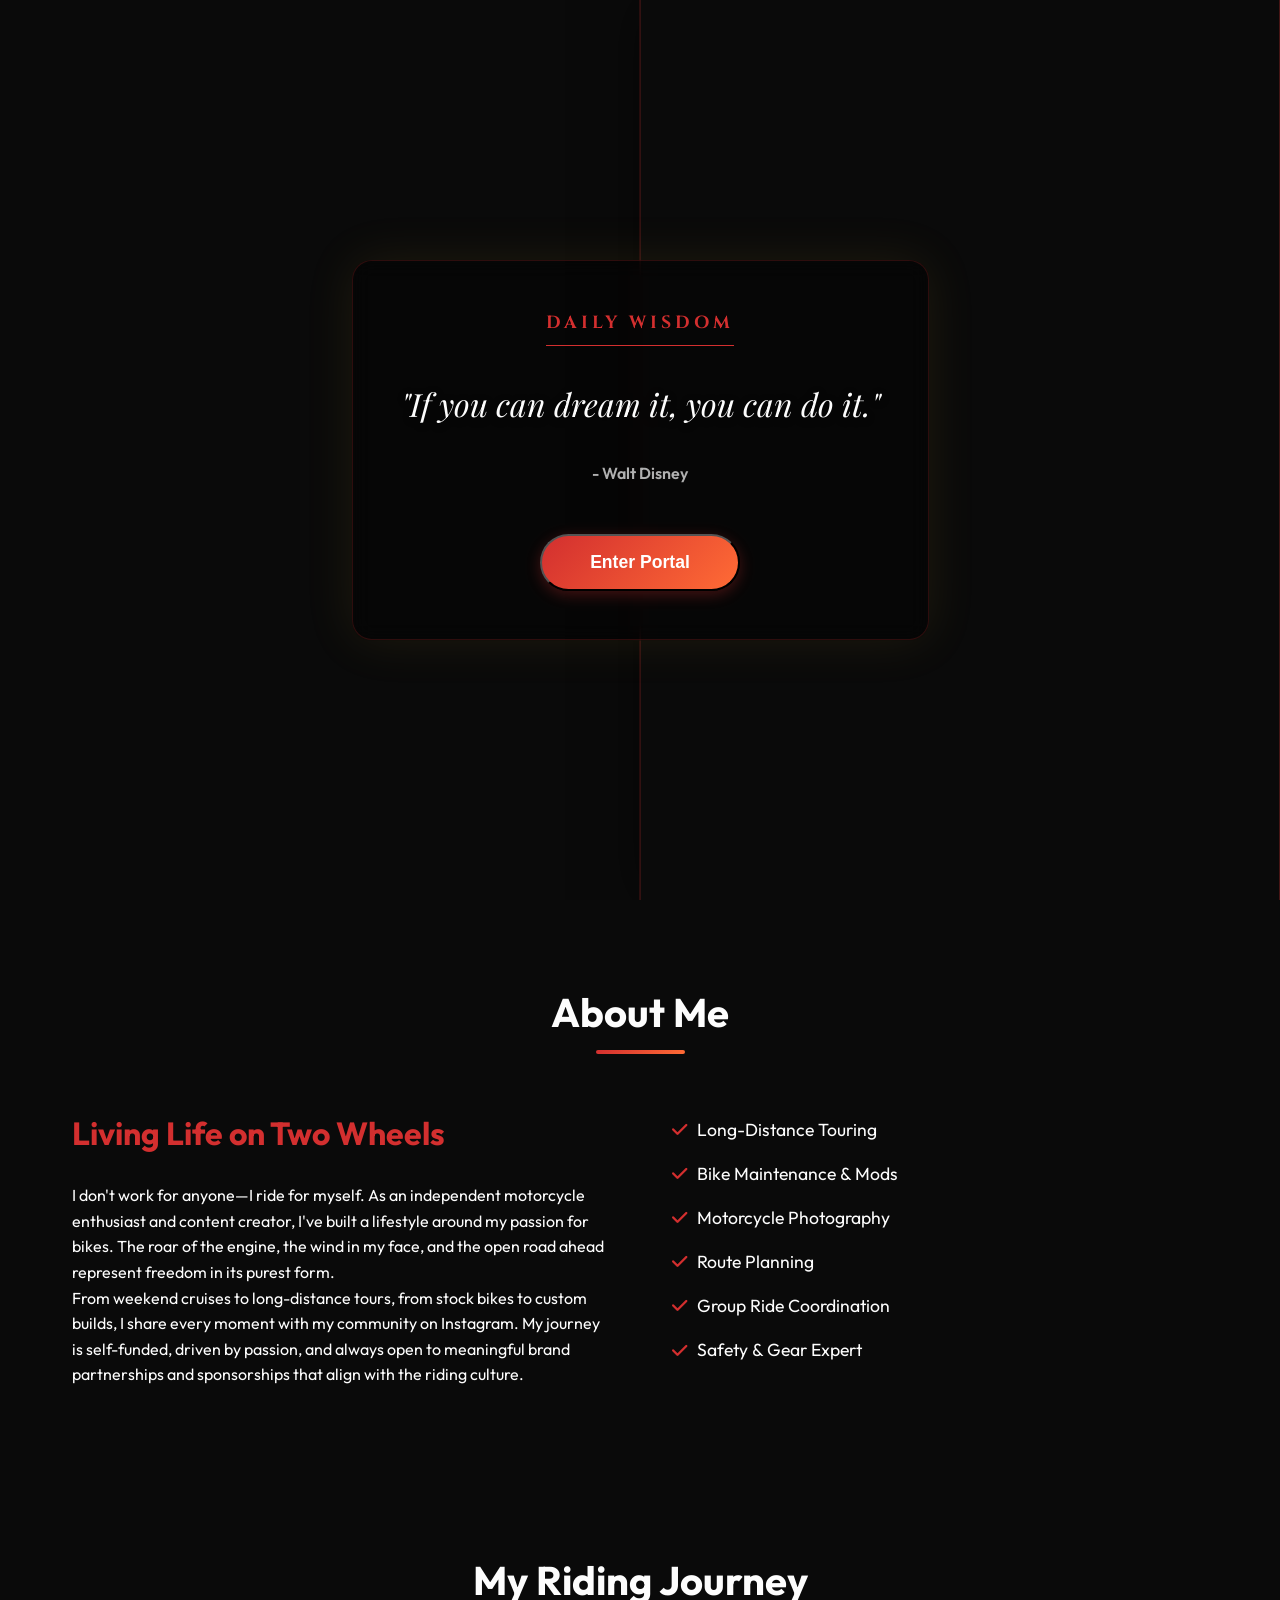
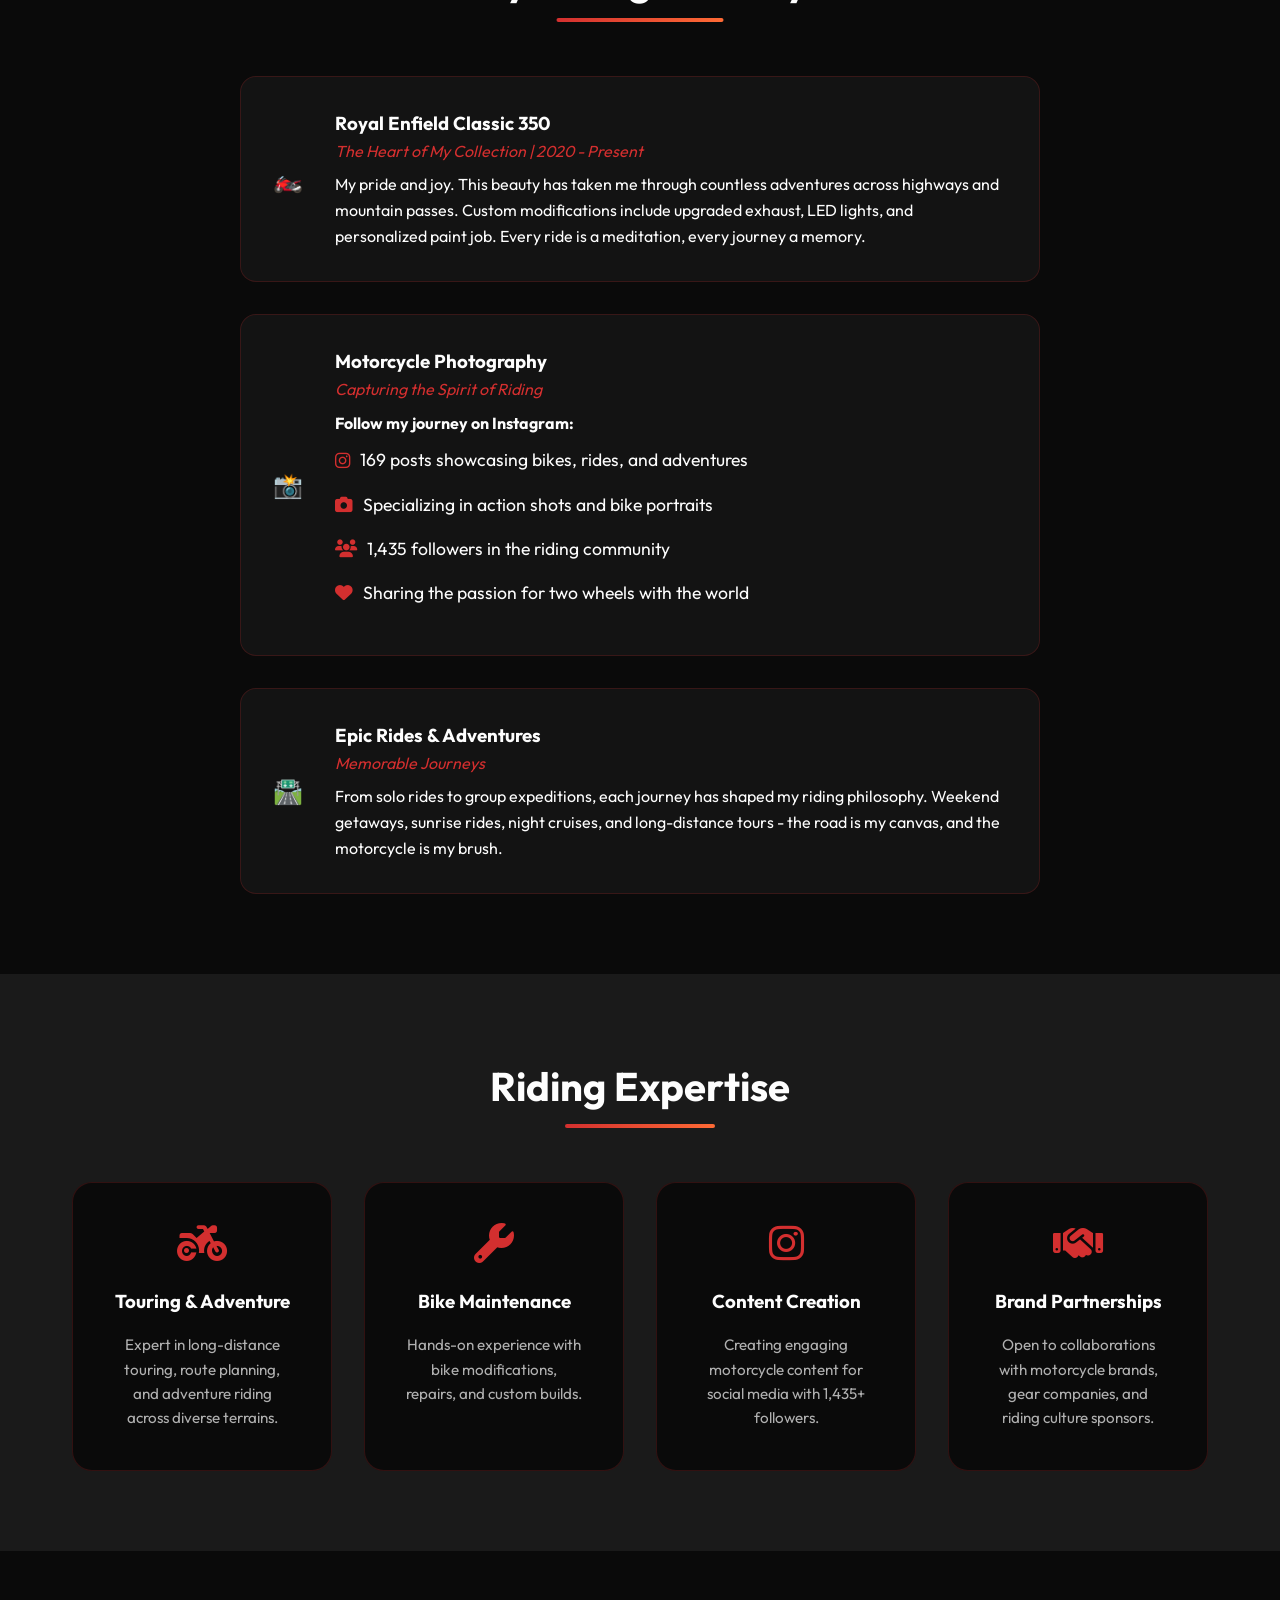
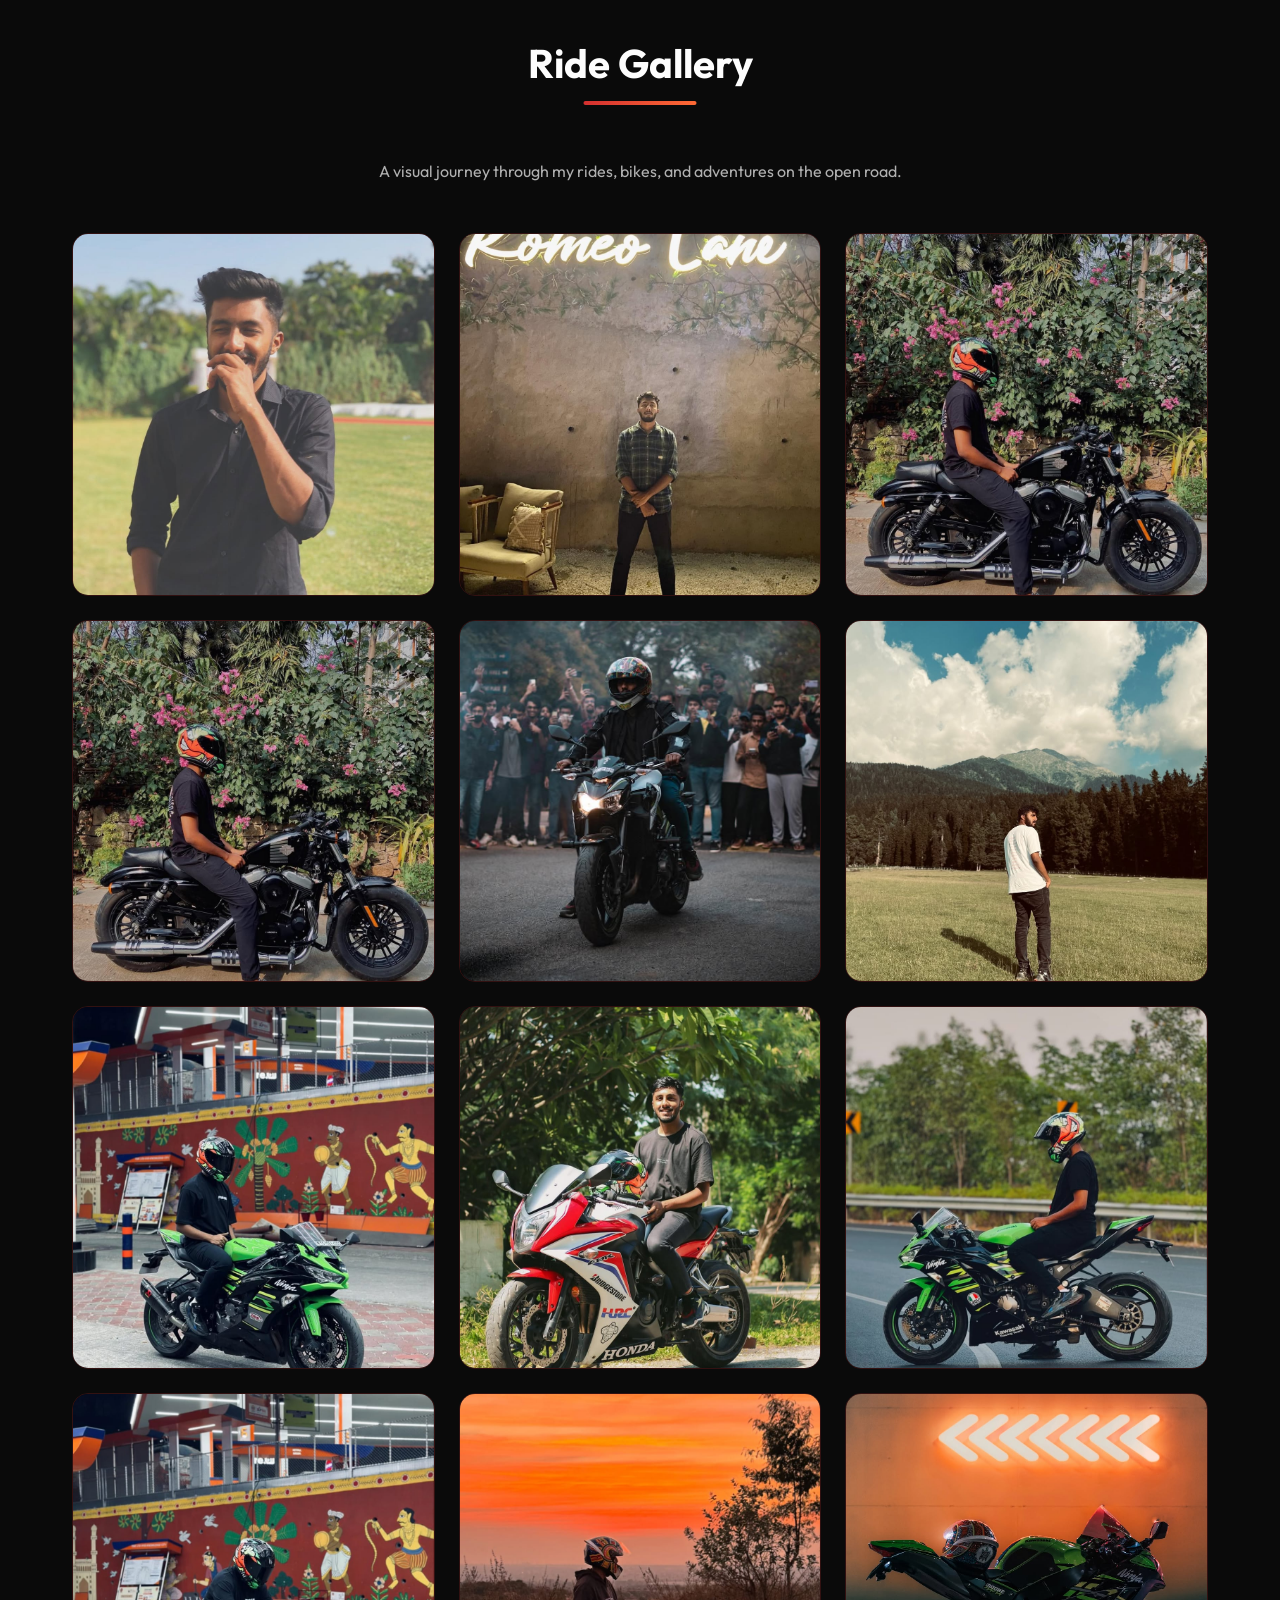
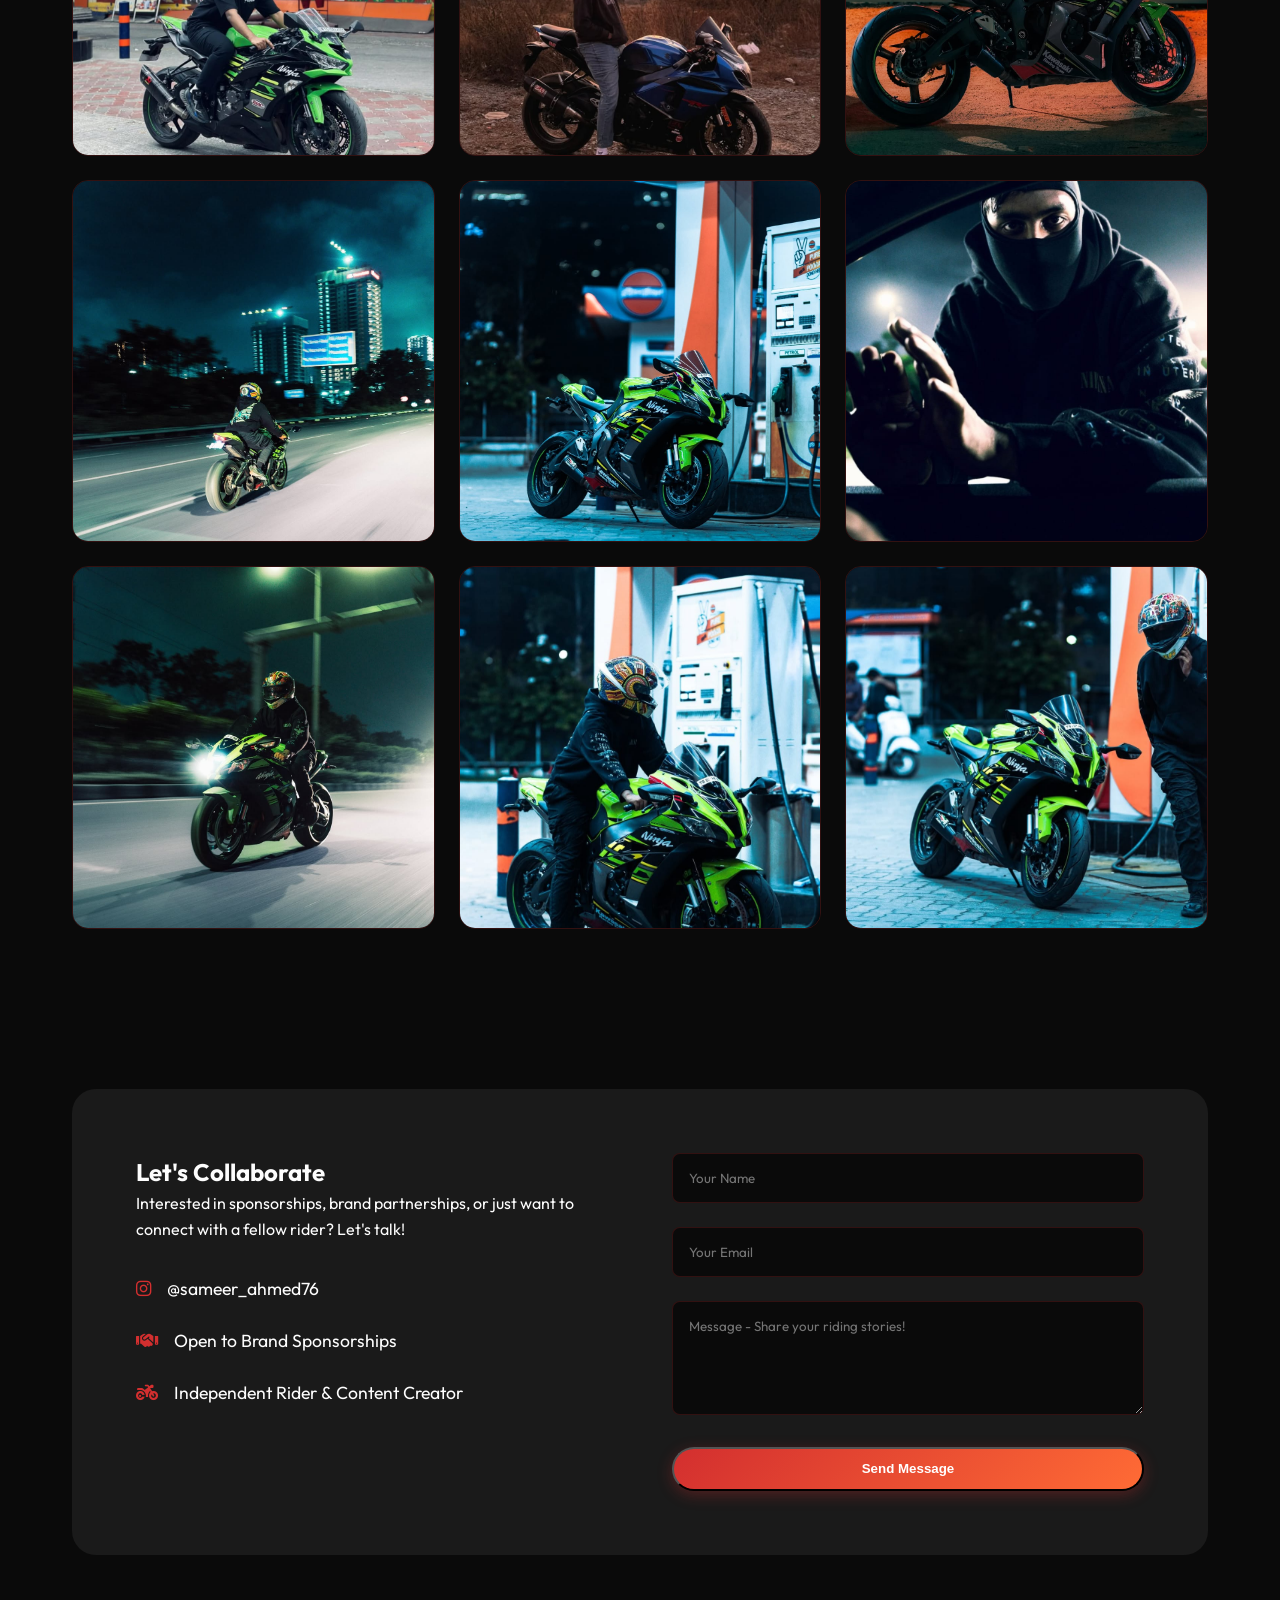
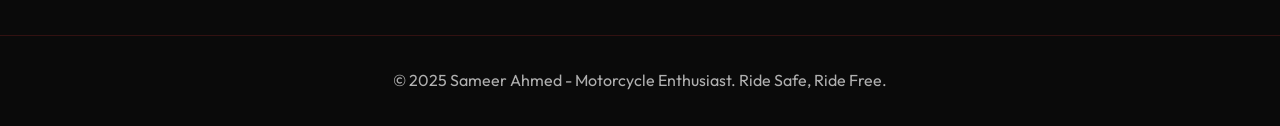
==== index.html @ d1349ab8 "Add bike photo gallery and emphasize independent rider with sponsorship opportunities" ====
<!DOCTYPE html>
<html lang="en">

<head>
    <meta charset="UTF-8">
    <meta name="viewport" content="width=device-width, initial-scale=1.0">
    <meta name="description" content="Sameer Ahmed - Motorcycle Enthusiast | Royal Enfield Lover | Road Warrior">
    <title>Sameer Ahmed | Motorcycle Enthusiast Portfolio</title>
    <link rel="stylesheet" href="style.css">
    <link rel="stylesheet" href="portal.css">
    <link rel="preconnect" href="https://fonts.googleapis.com">
    <link rel="preconnect" href="https://fonts.gstatic.com" crossorigin>
    <link
        href="https://fonts.googleapis.com/css2?family=Outfit:wght@300;400;500;600;700&family=Playfair+Display:ital,wght@0,400;0,700;1,400&family=Cinzel:wght@400;700&display=swap"
        rel="stylesheet">
    <link rel="stylesheet" href="https://cdnjs.cloudflare.com/ajax/libs/font-awesome/6.4.0/css/all.min.css">
</head>

<body>
    <!-- Background Music -->
    <audio id="theme-audio" src="https://www.soundhelix.com/examples/mp3/SoundHelix-Song-3.mp3" preload="auto"></audio>
    <!-- Note: Swapped to a calmer/piano-style track. User can replace 'src' with any specific MP3 file. -->

    <!-- Portal Entry Overlay -->
    <div id="portal-overlay">
        <div class="portal-door left"></div>
        <div class="portal-door right"></div>
        <div class="quote-container">
            <div class="quote-header">Daily Wisdom</div>
            <blockquote id="daily-quote">"Loading inspiration..."</blockquote>
            <p id="quote-author" class="quote-author"></p>
            <button id="enter-btn" class="btn-primary">Enter Portal</button>
        </div>
    </div>
    <div class="portal-container">
        <!-- 3D Live Clock -->
        <div id="live-clock-container">
            <div class="clock-time">
                <span id="clock-hours">12</span>:<span id="clock-minutes">00</span>:<span id="clock-seconds">00</span>
                <span id="clock-ampm">AM</span>
            </div>
        </div>

        <nav class="navbar">
            <div class="logo">SAMEER AHMED</div>
            <ul class="nav-links">
                <li><a href="#home">Home</a></li>
                <li><a href="#about">About</a></li>
                <li><a href="#bikes">My Rides</a></li>
                <li><a href="#gallery">Gallery</a></li>
                <li><a href="#contact" class="btn-primary">Sponsor Me</a></li>
            </ul>
        </nav>

        <section id="home" class="hero-section">
            <div class="hero-content">
                <span class="badge">🏍️ Independent Rider & Content Creator</span>
                <h1>BORN TO RIDE</h1>
                <h2>Sameer Ahmed - Road Warrior</h2>
                <p>Living life on my own terms, one ride at a time. Independent motorcycle enthusiast sharing the
                    passion for bikes, freedom, and the open road. From Royal Enfield classics to modern beasts,
                    every journey is an adventure worth sharing. Open to brand collaborations and sponsorships.
                </p>
                <div class="cta-group">
                    <a href="#contact" class="btn-primary">Let's Ride Together</a>
                    <a href="#bikes" class="btn-secondary">My Rides</a>
                </div>
            </div>
            <div class="hero-visual">
                <div class="profile-container">
                    <div class="profile-glow"></div>
                    <img src="assets/bikes/bike-1.jpg" alt="SAMEER AHMED" class="profile-img">

                    <div class="glass-card stat-float stat-1">
                        <i class="fa-solid fa-motorcycle"></i>
                        <div>
                            <span class="stat-value">5+ Years</span>
                            <span class="stat-label">Riding</span>
                        </div>
                    </div>
                    <div class="glass-card stat-float stat-2">
                        <i class="fa-solid fa-road"></i>
                        <div>
                            <span class="stat-value">50K+</span>
                            <span class="stat-label">KMs</span>
                        </div>
                    </div>
                    <div class="glass-card stat-float stat-3">
                        <i class="fa-solid fa-heart"></i>
                        <div>
                            <span class="stat-value">∞</span>
                            <span class="stat-label">Passion</span>
                        </div>
                    </div>
                </div>
            </div>
        </section>

        <section id="about" class="section">
            <div class="container">
                <h2 class="section-title">About Me</h2>
                <div class="about-grid">
                    <div class="about-text">
                        <h3>Living Life on Two Wheels</h3>
                        <p>I don't work for anyone—I ride for myself. As an independent motorcycle enthusiast and
                            content creator, I've built a lifestyle around my passion for bikes. The roar of the engine,
                            the wind in my face, and the open road ahead represent freedom in its purest form.</p>
                        <p>From weekend cruises to long-distance tours, from stock bikes to custom builds, I share
                            every moment with my community on Instagram. My journey is self-funded, driven by passion,
                            and always open to meaningful brand partnerships and sponsorships that align with the
                            riding culture.</p>
                    </div>
                    <div class="about-highlight">
                        <ul class="custom-list">
                            <li><i class="fa-solid fa-check"></i> Long-Distance Touring</li>
                            <li><i class="fa-solid fa-check"></i> Bike Maintenance & Mods</li>
                            <li><i class="fa-solid fa-check"></i> Motorcycle Photography</li>
                            <li><i class="fa-solid fa-check"></i> Route Planning</li>
                            <li><i class="fa-solid fa-check"></i> Group Ride Coordination</li>
                            <li><i class="fa-solid fa-check"></i> Safety & Gear Expert</li>
                        </ul>
                    </div>
                </div>
            </div>
        </section>

        <section id="bikes" class="section">
            <div class="container">
                <h2 class="section-title">My Riding Journey</h2>
                <div class="services-list">
                    <div class="service-item">
                        <span class="service-number text-accent">🏍️</span>
                        <div class="service-content">
                            <h3>Royal Enfield Classic 350</h3>
                            <p class="role-title">The Heart of My Collection | 2020 - Present</p>
                            <p>My pride and joy. This beauty has taken me through countless adventures across highways
                                and mountain passes. Custom modifications include upgraded exhaust, LED lights, and
                                personalized paint job. Every ride is a meditation, every journey a memory.</p>
                        </div>
                    </div>
                    <div class="service-item">
                        <span class="service-number text-accent">📸</span>
                        <div class="service-content">
                            <h3>Motorcycle Photography</h3>
                            <p class="role-title">Capturing the Spirit of Riding</p>
                            <p><strong>Follow my journey on Instagram:</strong></p>
                            <ul class="custom-list" style="margin-top: 10px;">
                                <li><i class="fa-brands fa-instagram"></i> 169 posts showcasing bikes, rides, and
                                    adventures</li>
                                <li><i class="fa-solid fa-camera"></i> Specializing in action shots and bike portraits
                                </li>
                                <li><i class="fa-solid fa-users"></i> 1,435 followers in the riding community</li>
                                <li><i class="fa-solid fa-heart"></i> Sharing the passion for two wheels with the world
                                </li>
                            </ul>
                        </div>
                    </div>
                    <div class="service-item">
                        <span class="service-number text-accent">🛣️</span>
                        <div class="service-content">
                            <h3>Epic Rides & Adventures</h3>
                            <p class="role-title">Memorable Journeys</p>
                            <p>From solo rides to group expeditions, each journey has shaped my riding philosophy.
                                Weekend getaways, sunrise rides, night cruises, and long-distance tours - the road
                                is my canvas, and the motorcycle is my brush.</p>
                        </div>
                    </div>
                </div>
            </div>
        </section>

        <section id="expertise" class="section alt-bg">
            <div class="container">
                <h2 class="section-title">Riding Expertise</h2>
                <div class="skills-grid">
                    <div class="skill-card">
                        <i class="fa-solid fa-motorcycle"></i>
                        <h3>Touring & Adventure</h3>
                        <p>Expert in long-distance touring, route planning, and adventure riding across diverse
                            terrains.</p>
                    </div>
                    <div class="skill-card">
                        <i class="fa-solid fa-wrench"></i>
                        <h3>Bike Maintenance</h3>
                        <p>Hands-on experience with bike modifications, repairs, and custom builds.</p>
                    </div>
                    <div class="skill-card">
                        <i class="fa-brands fa-instagram"></i>
                        <h3>Content Creation</h3>
                        <p>Creating engaging motorcycle content for social media with 1,435+ followers.</p>
                    </div>
                    <div class="skill-card">
                        <i class="fa-solid fa-handshake"></i>
                        <h3>Brand Partnerships</h3>
                        <p>Open to collaborations with motorcycle brands, gear companies, and riding culture sponsors.
                        </p>
                    </div>
                </div>
            </div>
        </section>

        <section id="gallery" class="section">
            <div class="container">
                <h2 class="section-title">Ride Gallery</h2>
                <p style="text-align: center; color: var(--text-secondary); margin-bottom: 3rem;">
                    A visual journey through my rides, bikes, and adventures on the open road.
                </p>
                <div class="gallery-grid">
                    <div class="gallery-item">
                        <img src="assets/bikes/bike-1.jpg" alt="Bike Photo 1">
                    </div>
                    <div class="gallery-item">
                        <img src="assets/bikes/bike-2.jpg" alt="Bike Photo 2">
                    </div>
                    <div class="gallery-item">
                        <img src="assets/bikes/bike-3.jpg" alt="Bike Photo 3">
                    </div>
                    <div class="gallery-item">
                        <img src="assets/bikes/bike-4.jpg" alt="Bike Photo 4">
                    </div>
                    <div class="gallery-item">
                        <img src="assets/bikes/bike-5.jpg" alt="Bike Photo 5">
                    </div>
                    <div class="gallery-item">
                        <img src="assets/bikes/bike-6.jpg" alt="Bike Photo 6">
                    </div>
                    <div class="gallery-item">
                        <img src="assets/bikes/bike-7.jpg" alt="Bike Photo 7">
                    </div>
                    <div class="gallery-item">
                        <img src="assets/bikes/bike-8.jpg" alt="Bike Photo 8">
                    </div>
                    <div class="gallery-item">
                        <img src="assets/bikes/bike-9.jpg" alt="Bike Photo 9">
                    </div>
                    <div class="gallery-item">
                        <img src="assets/bikes/bike-10.jpg" alt="Bike Photo 10">
                    </div>
                    <div class="gallery-item">
                        <img src="assets/bikes/bike-11.jpg" alt="Bike Photo 11">
                    </div>
                    <div class="gallery-item">
                        <img src="assets/bikes/bike-12.jpg" alt="Bike Photo 12">
                    </div>
                    <div class="gallery-item">
                        <img src="assets/bikes/bike-13.jpg" alt="Bike Photo 13">
                    </div>
                    <div class="gallery-item">
                        <img src="assets/bikes/bike-14.jpg" alt="Bike Photo 14">
                    </div>
                    <div class="gallery-item">
                        <img src="assets/bikes/bike-15.jpg" alt="Bike Photo 15">
                    </div>
                    <div class="gallery-item">
                        <img src="assets/bikes/bike-16.jpg" alt="Bike Photo 16">
                    </div>
                    <div class="gallery-item">
                        <img src="assets/bikes/bike-17.jpg" alt="Bike Photo 17">
                    </div>
                    <div class="gallery-item">
                        <img src="assets/bikes/bike-18.jpg" alt="Bike Photo 18">
                    </div>
                </div>
            </div>
        </section>

        <section id="contact" class="section contact-section">
            <div class="container">
                <div class="contact-wrapper">
                    <div class="contact-info">
                        <h2>Let's Collaborate</h2>
                        <p>Interested in sponsorships, brand partnerships, or just want to connect with a fellow rider?
                            Let's talk!</p>
                        <ul class="contact-details">
                            <li><i class="fa-brands fa-instagram"></i> <a
                                    href="https://www.instagram.com/sameer_ahmed76/" target="_blank">@sameer_ahmed76</a>
                            </li>
                            <li><i class="fa-solid fa-handshake"></i> Open to Brand Sponsorships</li>
                            <li><i class="fa-solid fa-motorcycle"></i> Independent Rider & Content Creator</li>
                        </ul>
                    </div>
                    <form class="contact-form">
                        <div class="form-group">
                            <input type="text" placeholder="Your Name" required>
                        </div>
                        <div class="form-group">
                            <input type="email" placeholder="Your Email" required>
                        </div>
                        <div class="form-group">
                            <textarea placeholder="Message - Share your riding stories!" rows="5" required></textarea>
                        </div>
                        <button type="submit" class="btn-primary full-width">Send Message</button>
                    </form>
                </div>
            </div>
        </section>

        <footer>
            <div class="container">
                <p>&copy; 2025 Sameer Ahmed - Motorcycle Enthusiast. Ride Safe, Ride Free.</p>
                <!-- Version: 2.2-Final-Fix -->
            </div>
        </footer>
    </div>
    <script src="script.js"></script>
</body>

</html>
---- style.css ----
:root {
    --bg-primary: #0a0a0a;
    --bg-secondary: #1a1a1a;
    --text-primary: #FDFDFD;
    --text-secondary: #b0b0b0;
    --accent: #d32f2f;
    --accent-secondary: #ff6b35;
    --accent-glow: rgba(211, 47, 47, 0.3);
    --glass-bg: rgba(20, 20, 20, 0.9);
    --glass-border: rgba(211, 47, 47, 0.2);
    --gradient-primary: linear-gradient(135deg, #d32f2f 0%, #ff6b35 100%);
    --chrome-silver: #c0c0c0;
}

* {
    margin: 0;
    padding: 0;
    box-sizing: border-box;
}

body {
    font-family: 'Outfit', sans-serif;
    background-color: var(--bg-primary);
    color: var(--text-primary);
    line-height: 1.6;
    overflow-x: hidden;
}

a {
    text-decoration: none;
    color: inherit;
    transition: all 0.3s ease;
}

ul {
    list-style: none;
}

.container {
    max-width: 1200px;
    margin: 0 auto;
    padding: 0 2rem;
}

/* Navbar */
.navbar {
    display: flex;
    justify-content: space-between;
    align-items: center;
    padding: 1.5rem 3rem;
    position: fixed;
    width: 100%;
    top: 0;
    z-index: 1000;
    background: rgba(15, 23, 42, 0.8);
    backdrop-filter: blur(10px);
    border-bottom: 1px solid var(--glass-border);
}

.logo {
    font-size: 1.5rem;
    font-weight: 700;
    background: var(--gradient-primary);
    background-clip: text;
    -webkit-background-clip: text;
    -webkit-text-fill-color: transparent;
}

.nav-links {
    display: flex;
    gap: 2rem;
    align-items: center;
}

.nav-links a {
    font-weight: 500;
    color: var(--text-secondary);
}

.nav-links a:hover {
    color: var(--accent);
}

/* Buttons */
.btn-primary {
    background: var(--gradient-primary);
    color: white !important;
    padding: 0.8rem 1.5rem;
    border-radius: 50px;
    font-weight: 600;
    box-shadow: 0 4px 15px var(--accent-glow);
}

.btn-primary:hover {
    transform: translateY(-2px);
    box-shadow: 0 6px 20px var(--accent-glow);
}

.btn-secondary {
    background: transparent;
    border: 2px solid var(--accent);
    color: var(--accent) !important;
    padding: 0.8rem 1.5rem;
    border-radius: 50px;
    font-weight: 600;
}

.btn-secondary:hover {
    background: rgba(56, 189, 248, 0.1);
}

/* Sections */
section {
    padding: 5rem 0;
}

.section-title {
    font-size: 2.5rem;
    text-align: center;
    margin-bottom: 4rem;
    position: relative;
    display: inline-block;
    left: 50%;
    transform: translateX(-50%);
}

.section-title::after {
    content: '';
    position: absolute;
    bottom: -10px;
    left: 25%;
    width: 50%;
    height: 4px;
    background: var(--gradient-primary);
    border-radius: 2px;
}

/* Hero Section */
.hero-section {
    min-height: 100vh;
    display: flex;
    align-items: center;
    justify-content: space-between;
    padding: 0 5%;
    background: radial-gradient(circle at top right, rgba(56, 189, 248, 0.1), transparent);
}

.hero-content {
    max-width: 600px;
}

.badge {
    background: rgba(59, 130, 246, 0.1);
    color: var(--accent);
    padding: 0.5rem 1rem;
    border-radius: 20px;
    font-size: 0.9rem;
    font-weight: 600;
    border: 1px solid rgba(56, 189, 248, 0.2);
    display: inline-block;
    margin-bottom: 1.5rem;
}

.hero-content h1 {
    font-size: 4rem;
    line-height: 1.1;
    margin-bottom: 1rem;
    background: linear-gradient(to right, #fff, #94a3b8);
    background-clip: text;
    -webkit-background-clip: text;
    -webkit-text-fill-color: transparent;
}

.hero-content h2 {
    font-size: 1.5rem;
    color: var(--text-secondary);
    margin-bottom: 2rem;
    font-weight: 400;
}

.hero-content p {
    color: var(--text-secondary);
    margin-bottom: 2.5rem;
    font-size: 1.1rem;
}

.cta-group {
    display: flex;
    gap: 1rem;
}

.hero-visual {
    position: relative;
}

/* 3D Tilt Hover Effects */
.glass-card,
.skill-card,
.service-item,
.highlight-box {
    transition: all 0.4s cubic-bezier(0.175, 0.885, 0.32, 1.275);
    backface-visibility: hidden;
}

.glass-card:hover,
.skill-card:hover,
.service-item:hover,
.highlight-box:hover {
    transform: translateY(-10px) perspective(1000px) rotateX(4deg) scale(1.02);
    box-shadow: 0 20px 40px rgba(212, 175, 55, 0.15);
    /* Gold Glow */
    border: 1px solid var(--accent);
    z-index: 10;
}

/* 3D Live Clock Styles */
#live-clock-container {
    position: fixed;
    top: 50%;
    left: 20px;
    transform: translateY(-50%);
    z-index: 100;
    writing-mode: vertical-rl;
    /* Vertical orientation for stylish look */
    text-orientation: mixed;
    padding: 15px 10px;
    background: rgba(20, 20, 20, 0.4);
    backdrop-filter: blur(8px);
    border: 1px solid var(--glass-border);
    border-radius: 50px;
    box-shadow: 0 10px 30px rgba(0, 0, 0, 0.3);
    transition: all 0.3s ease;
}

#live-clock-container:hover {
    transform: translateY(-50%) scale(1.05) perspective(1000px) rotateY(10deg);
    border-color: var(--accent);
    box-shadow: 0 0 20px var(--accent-glow);
}

.clock-time {
    font-family: 'Cinzel', serif;
    /* Matching the Quote font */
    font-size: 1.2rem;
    font-weight: 700;
    color: var(--accent);
    text-shadow: 2px 2px 4px rgba(0, 0, 0, 0.8), 0 0 10px var(--accent-glow);
    letter-spacing: 2px;
    text-align: center;
    white-space: nowrap;
}

/* Make it horizontal on mobile */
@media (max-width: 768px) {
    #live-clock-container {
        top: auto;
        bottom: 20px;
        left: 50%;
        transform: translateX(-50%);
        writing-mode: horizontal-tb;
        border-radius: 30px;
        padding: 5px 20px;
    }

    #live-clock-container:hover {
        transform: translateX(-50%) scale(1.05);
    }
}

/* Specific tilt for Floating Stats to prevent them from moving too much */
.stat-float:hover {
    transform: translateY(-5px) scale(1.1);
    animation-play-state: paused;
    /* Stop floating when hovered to focus */
}

.profile-container {
    position: relative;
    width: 400px;
    height: 500px;
    display: flex;
    justify-content: center;
    align-items: center;
}

.profile-img {
    width: 320px;
    height: 420px;
    object-fit: cover;
    border-radius: 20px;
    position: relative;
    z-index: 2;
    border: 2px solid var(--accent);
    box-shadow: 0 0 50px rgba(212, 175, 55, 0.15);
}

.profile-glow {
    position: absolute;
    width: 100%;
    height: 100%;
    background: radial-gradient(circle, var(--accent-glow) 0%, transparent 70%);
    z-index: 1;
    animation: pulse 4s infinite ease-in-out;
}

.stat-float {
    position: absolute;
    z-index: 3;
    padding: 1rem 1.5rem;
    min-width: 160px;
    flex-direction: row;
    gap: 1rem;
    animation: float 6s ease-in-out infinite;
    background: rgba(15, 23, 42, 0.9);
}

.stat-1 {
    top: 40px;
    right: -40px;
    animation-delay: 0s;
}

.stat-2 {
    bottom: 80px;
    left: -40px;
    animation-delay: 2s;
}

.stat-3 {
    top: 50%;
    right: -50px;
    animation-delay: 1s;
}

.stat-value {
    display: block;
    font-size: 1.2rem;
    font-weight: 700;
    color: white;
}

.stat-label {
    font-size: 0.8rem;
    color: var(--text-secondary);
}

@keyframes float {
    0% {
        transform: translateY(0);
    }

    50% {
        transform: translateY(-15px);
    }

    100% {
        transform: translateY(0);
    }
}

@keyframes pulse {
    0% {
        opacity: 0.5;
        transform: scale(0.95);
    }

    50% {
        opacity: 0.8;
        transform: scale(1.05);
    }

    100% {
        opacity: 0.5;
        transform: scale(0.95);
    }
}

.stat-item {
    display: flex;
    align-items: center;
    gap: 1rem;
}

.stat-item i {
    font-size: 2rem;
    color: var(--accent);
    background: rgba(56, 189, 248, 0.1);
    padding: 1rem;
    border-radius: 12px;
}

.stat-item span {
    font-weight: 600;
    font-size: 1.1rem;
}

/* About Section */
.about-grid {
    display: grid;
    grid-template-columns: 1fr 1fr;
    gap: 4rem;
    align-items: center;
}

.about-text h3 {
    font-size: 2rem;
    margin-bottom: 1.5rem;
    color: var(--accent);
}

/* Custom List */
.custom-list {
    list-style: none;
    padding: 0;
}

.custom-list li {
    margin-bottom: 1rem;
    font-size: 1.1rem;
    display: flex;
    align-items: center;
    gap: 10px;
}

.custom-list i {
    color: var(--accent);
}

.text-accent {
    color: var(--accent) !important;
    font-size: 1.5rem !important;
}

.role-title {
    font-style: italic;
    color: var(--accent);
    margin-bottom: 0.5rem;
}

.highlight-box {
    background: var(--bg-secondary);
    padding: 2rem;
    border-radius: 16px;
    margin-bottom: 1.5rem;
    border-left: 4px solid var(--accent);
}

/* Skills Section */
.alt-bg {
    background: var(--bg-secondary);
}

.skills-grid {
    display: grid;
    grid-template-columns: repeat(auto-fit, minmax(250px, 1fr));
    gap: 2rem;
}

.skill-card {
    background: var(--bg-primary);
    padding: 2.5rem;
    border-radius: 20px;
    text-align: center;
    transition: transform 0.3s ease;
    border: 1px solid var(--glass-border);
}

.skill-card:hover {
    transform: translateY(-10px);
    border-color: var(--accent);
}

.skill-card i {
    font-size: 2.5rem;
    color: var(--accent);
    margin-bottom: 1.5rem;
}

.skill-card h3 {
    margin-bottom: 1rem;
}

.skill-card p {
    color: var(--text-secondary);
    font-size: 0.95rem;
}

/* Services Section */
.services-list {
    display: flex;
    flex-direction: column;
    gap: 2rem;
    max-width: 800px;
    margin: 0 auto;
}

.service-item {
    display: flex;
    gap: 2rem;
    background: var(--glass-bg);
    padding: 2rem;
    border-radius: 16px;
    align-items: center;
    border: 1px solid var(--glass-border);
    transition: 0.3s;
}

.service-item:hover {
    background: var(--bg-secondary);
}

.service-number {
    font-size: 3rem;
    font-weight: 700;
    color: rgba(255, 255, 255, 0.05);
}

/* Contact Section */
.contact-wrapper {
    display: grid;
    grid-template-columns: 1fr 1fr;
    gap: 4rem;
    background: var(--bg-secondary);
    padding: 4rem;
    border-radius: 24px;
}

.contact-details {
    margin-top: 2rem;
}

.contact-details li {
    display: flex;
    align-items: center;
    gap: 1rem;
    margin-bottom: 1.5rem;
    font-size: 1.1rem;
}

.contact-details i {
    color: var(--accent);
}

.form-group {
    margin-bottom: 1.5rem;
}

.contact-form input,
.contact-form textarea {
    width: 100%;
    padding: 1rem;
    background: var(--bg-primary);
    border: 1px solid var(--glass-border);
    border-radius: 8px;
    color: white;
    font-family: inherit;
}

.contact-form input:focus,
.contact-form textarea:focus {
    outline: none;
    border-color: var(--accent);
}

.full-width {
    width: 100%;
}

footer {
    text-align: center;
    padding: 2rem;
    color: var(--text-secondary);
    background: var(--bg-primary);
    border-top: 1px solid var(--glass-border);
}

/* Gallery Section */
.gallery-grid {
    display: grid;
    grid-template-columns: repeat(auto-fit, minmax(280px, 1fr));
    gap: 1.5rem;
    margin-top: 2rem;
}

.gallery-item {
    position: relative;
    overflow: hidden;
    border-radius: 16px;
    aspect-ratio: 1;
    cursor: pointer;
    transition: transform 0.3s ease;
    border: 1px solid var(--glass-border);
}

.gallery-item:hover {
    transform: scale(1.05);
    border-color: var(--accent);
    box-shadow: 0 10px 30px var(--accent-glow);
}

.gallery-item img {
    width: 100%;
    height: 100%;
    object-fit: cover;
    transition: transform 0.3s ease;
}

.gallery-item:hover img {
    transform: scale(1.1);
}

.gallery-overlay {
    position: absolute;
    bottom: 0;
    left: 0;
    right: 0;
    background: linear-gradient(to top, rgba(0, 0, 0, 0.8), transparent);
    padding: 1rem;
    transform: translateY(100%);
    transition: transform 0.3s ease;
}

.gallery-item:hover .gallery-overlay {
    transform: translateY(0);
}

.gallery-overlay p {
    color: white;
    font-size: 0.9rem;
    margin: 0;
}


/* Responsive */
@media (max-width: 768px) {
    .hero-section {
        flex-direction: column-reverse;
        justify-content: center;
        text-align: center;
        gap: 3rem;
        padding-top: 8rem;
    }

    .cta-group {
        justify-content: center;
    }

    .about-grid,
    .contact-wrapper {
        grid-template-columns: 1fr;
        padding: 2rem;
    }

    .nav-links {
        display: none;
    }
}
---- portal.css ----
/* Portal Entry Animation */
#portal-overlay {
    position: fixed;
    top: 0;
    left: 0;
    width: 100%;
    height: 100%;
    z-index: 9999;
    display: flex;
    justify-content: center;
    align-items: center;
    overflow: hidden;
}

.portal-door {
    position: absolute;
    top: 0;
    width: 50%;
    height: 100%;
    background: var(--bg-primary);
    z-index: 1;
    transition: transform 1.5s cubic-bezier(0.77, 0, 0.175, 1);
    box-shadow: 0 0 50px rgba(0, 0, 0, 0.5);
    border-right: 1px solid var(--accent-glow);
}

.portal-door.left {
    left: 0;
    transform-origin: left;
    border-right: 1px solid var(--glass-border);
}

.portal-door.right {
    right: 0;
    transform-origin: right;
    border-left: 1px solid var(--glass-border);
}

.quote-container {
    position: relative;
    z-index: 2;
    text-align: center;
    max-width: 600px;
    padding: 3rem;
    color: var(--text-primary);
    background: rgba(0, 0, 0, 0.4);
    backdrop-filter: blur(10px);
    border: 1px solid var(--glass-border);
    border-radius: 20px;
    box-shadow: 0 0 50px rgba(212, 175, 55, 0.1);
    transform: scale(1);
    transition: all 0.5s ease;
    opacity: 1;
}

#daily-quote {
    font-size: 2rem;
    font-family: 'Playfair Display', serif;
    font-weight: 400;
    font-style: italic;
    margin-bottom: 2rem;
    line-height: 1.6;
    color: #FDFDFD;
    text-shadow: 0 2px 10px rgba(0, 0, 0, 0.5);
}

.quote-header {
    font-family: 'Cinzel', serif;
    font-weight: 700;
    font-size: 1.1rem;
    text-transform: uppercase;
    letter-spacing: 4px;
    color: var(--accent);
    margin-bottom: 2rem;
    border-bottom: 1px solid var(--accent);
    display: inline-block;
    padding-bottom: 0.5rem;
}

.quote-author {
    font-size: 1rem;
    color: var(--text-secondary);
    margin-bottom: 3rem;
    font-weight: 600;
}

#enter-btn {
    font-size: 1.1rem;
    padding: 1rem 3rem;
    transition: all 0.3s ease;
    cursor: pointer;
}

/* Animation States */
#portal-overlay.open .portal-door.left {
    transform: translateX(-100%);
}

#portal-overlay.open .portal-door.right {
    transform: translateX(100%);
}

#portal-overlay.open .quote-container {
    opacity: 0;
    transform: scale(0.8);
}

#portal-overlay.open {
    pointer-events: none;
}
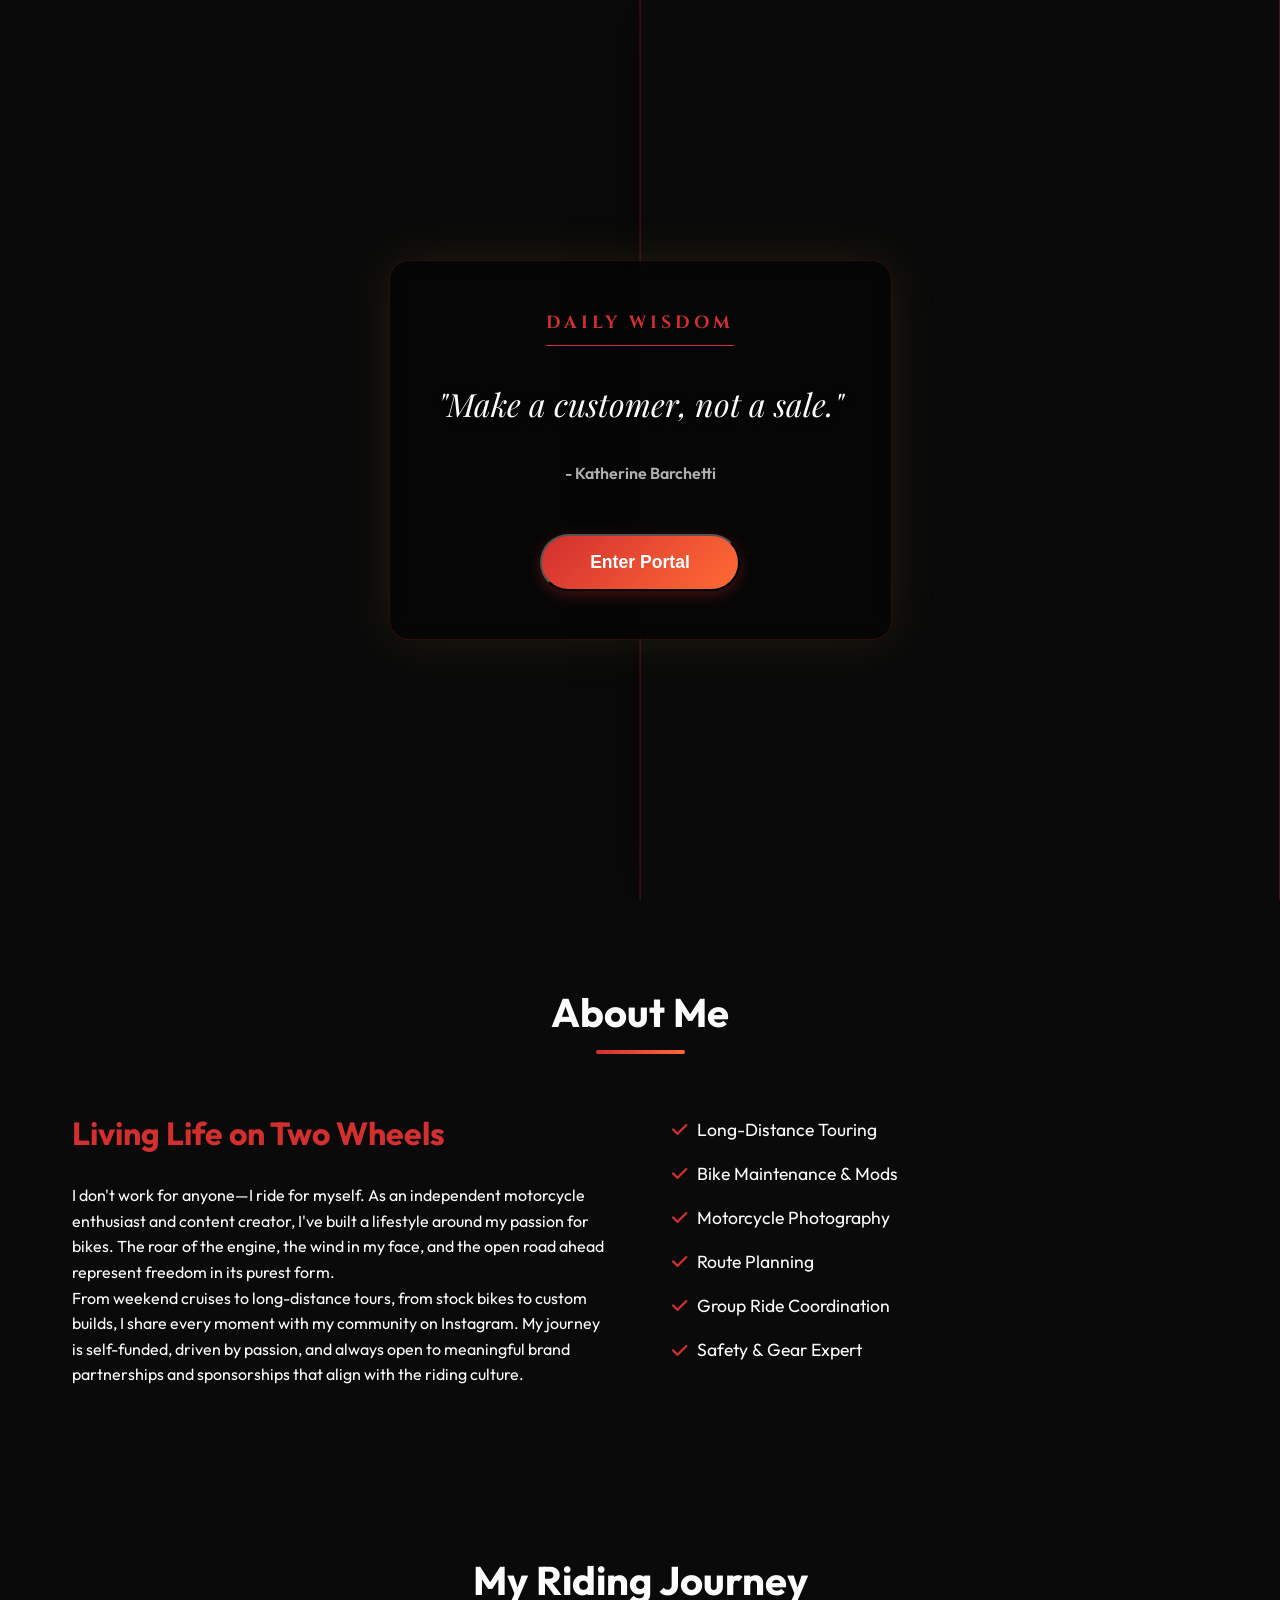
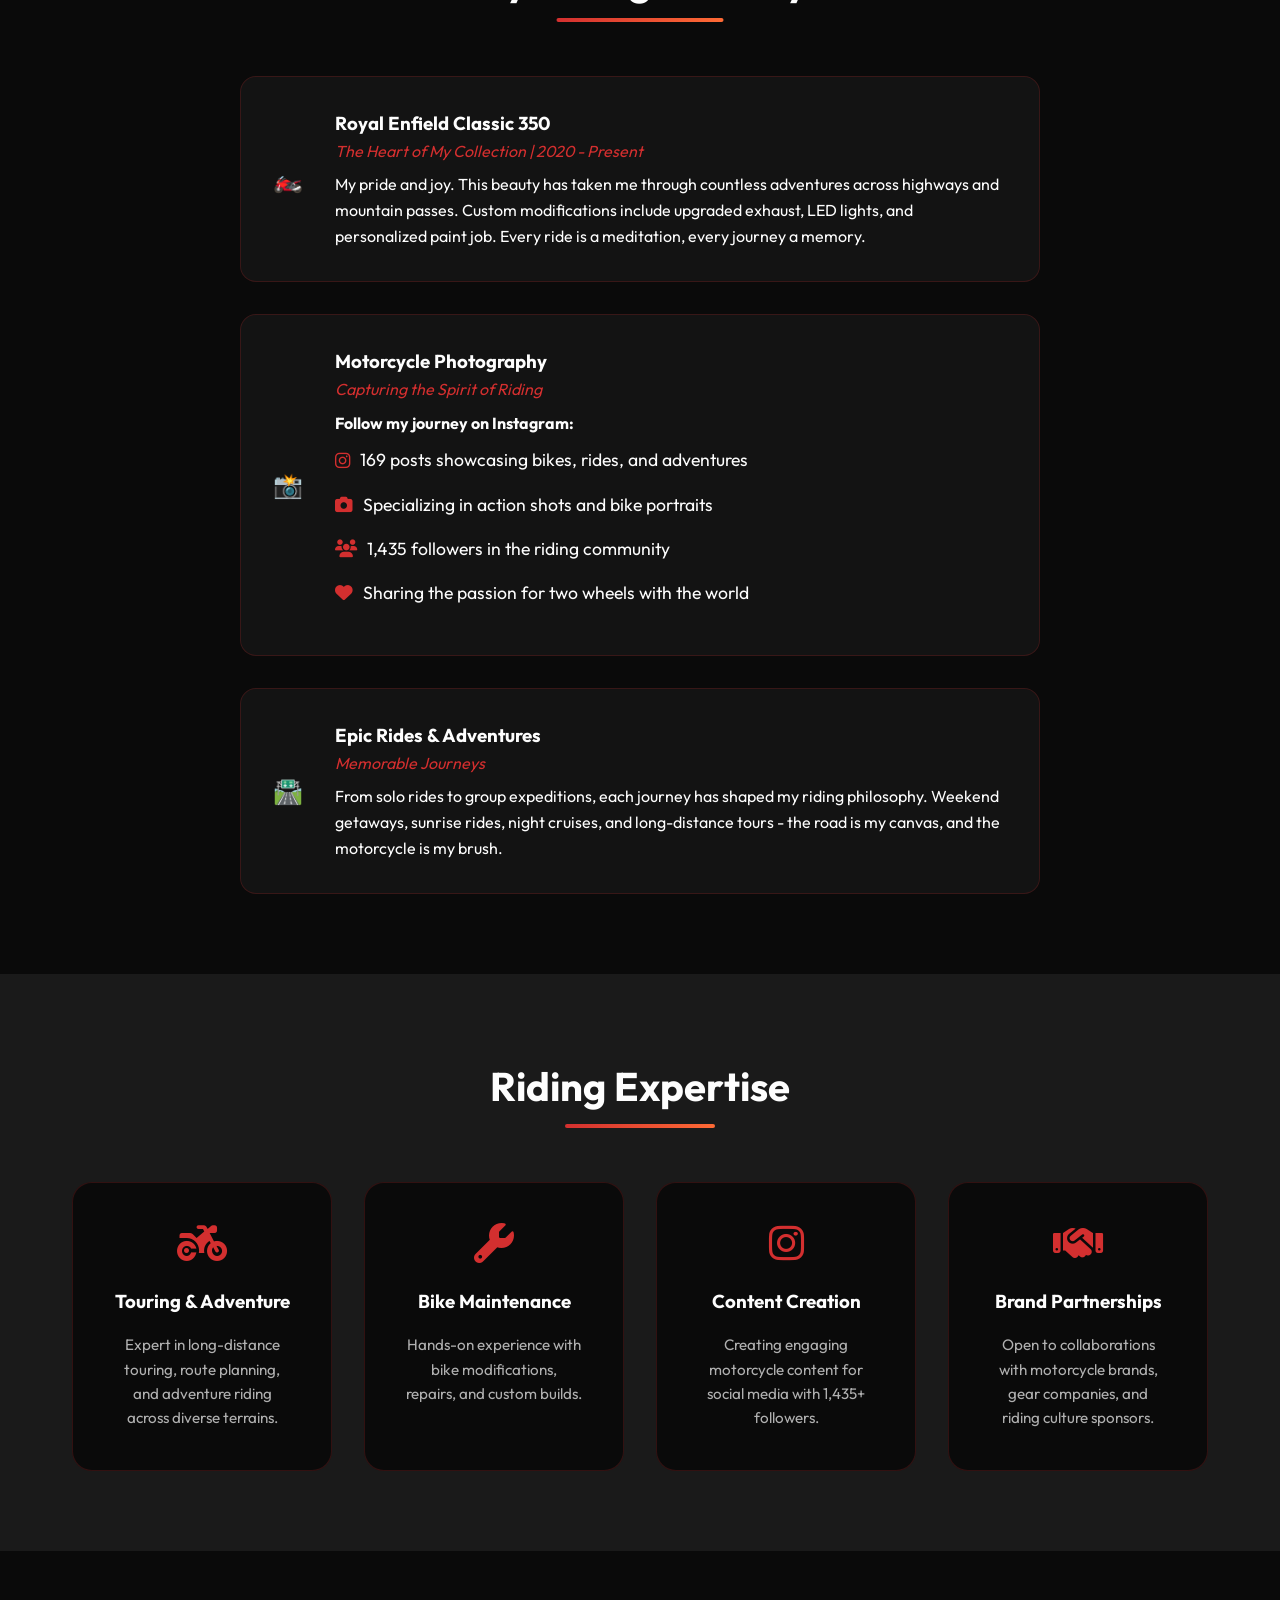
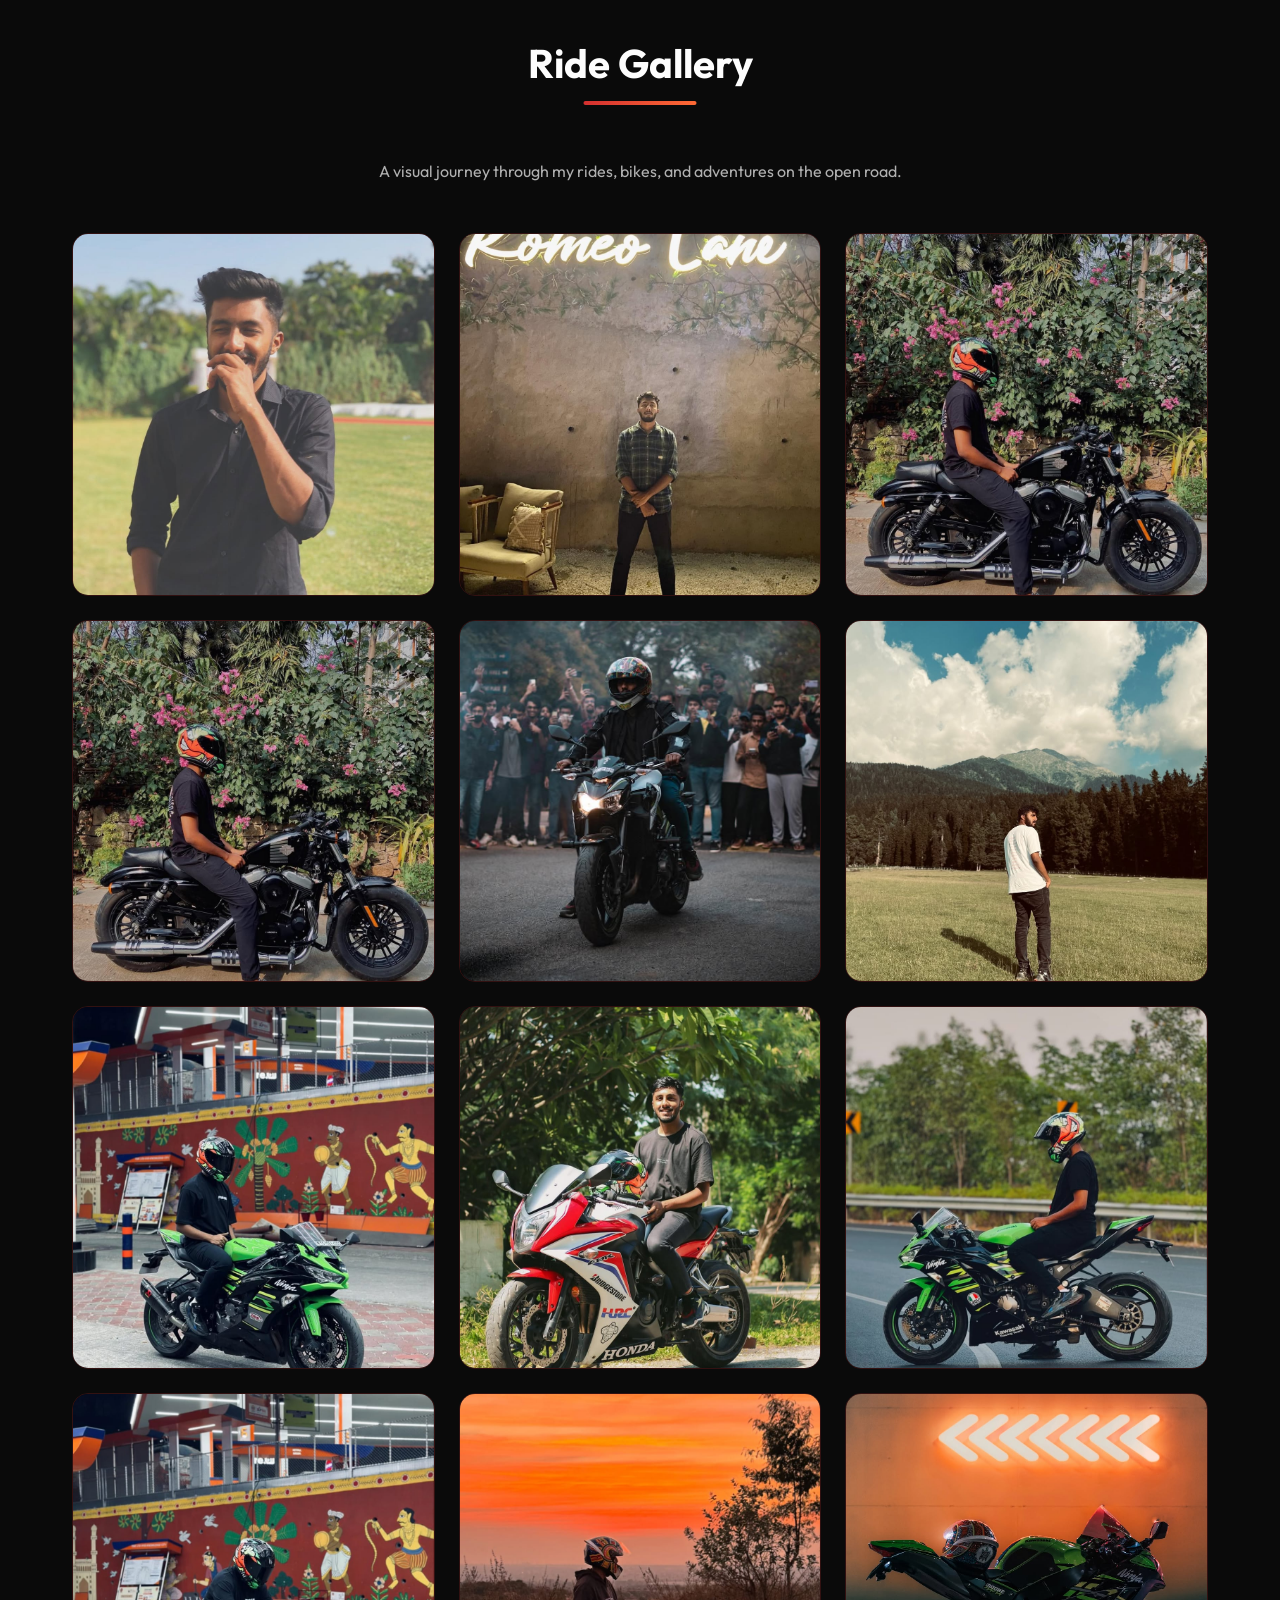
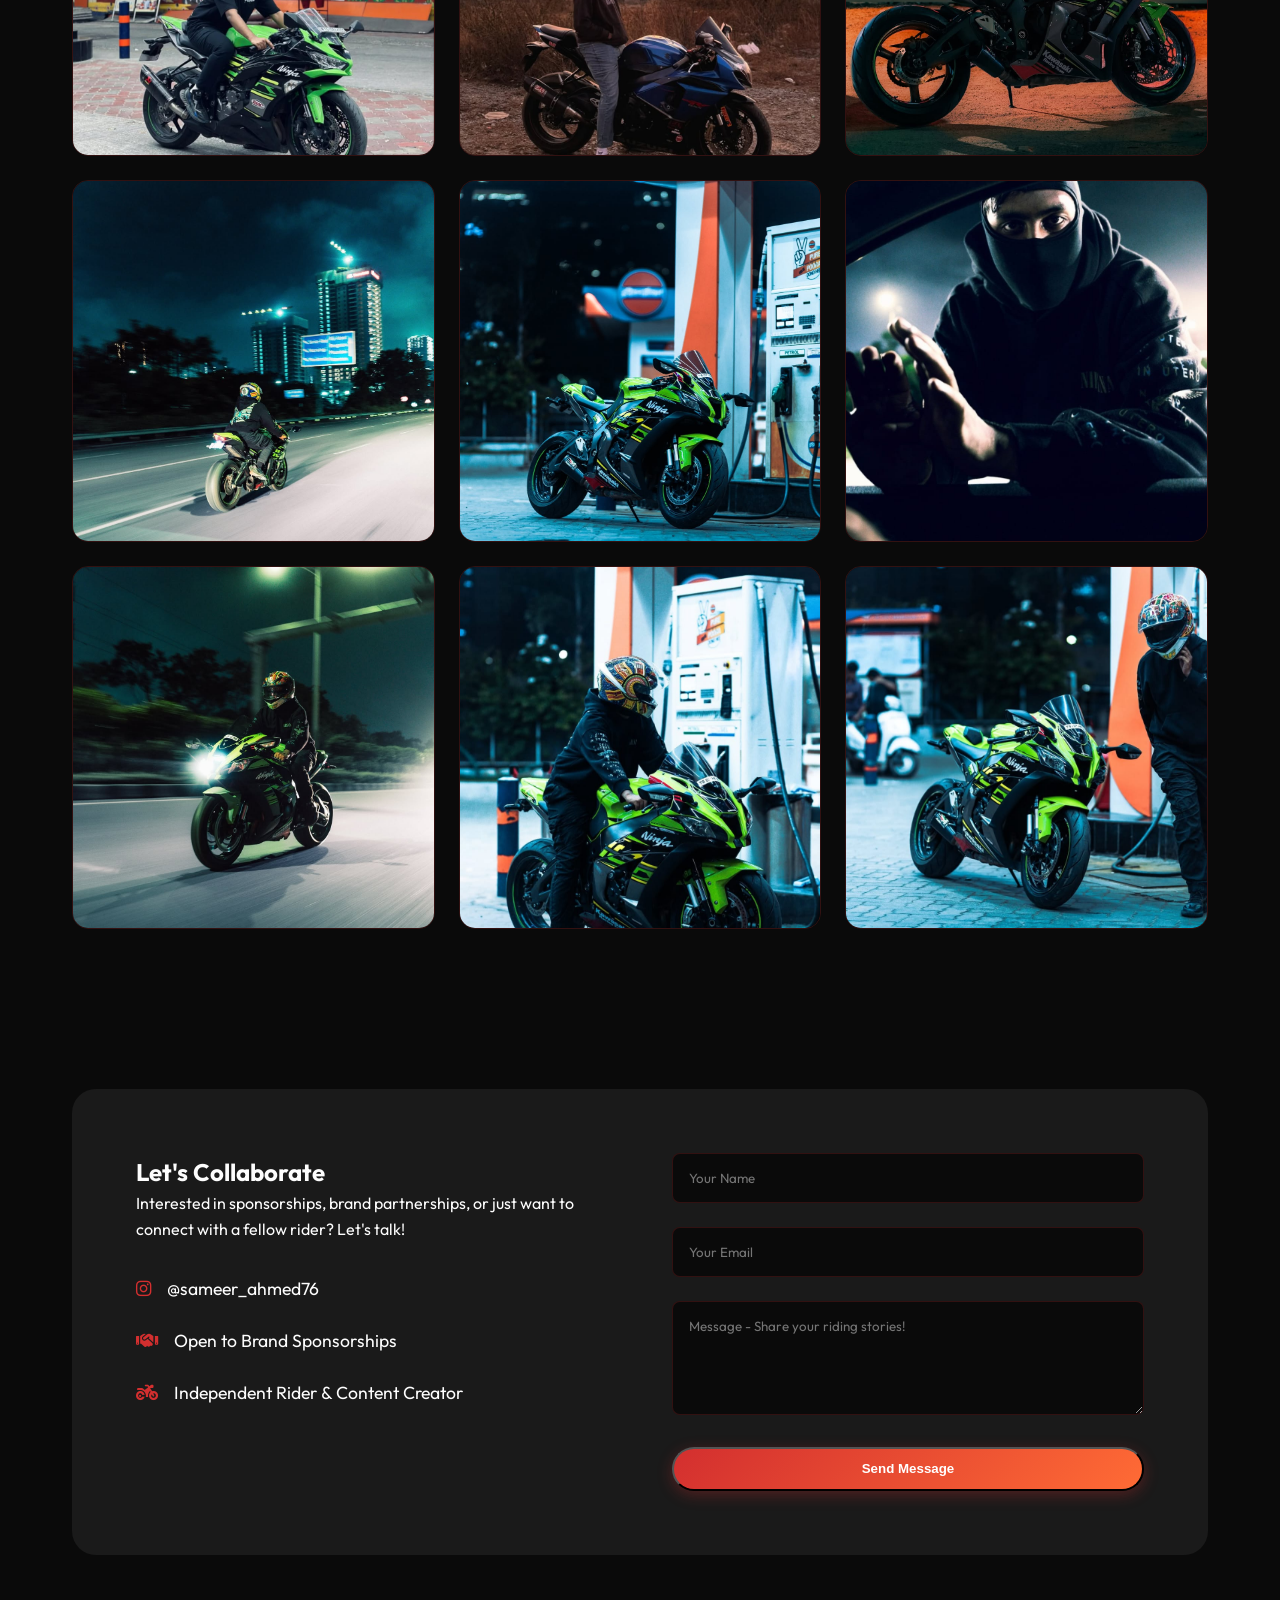
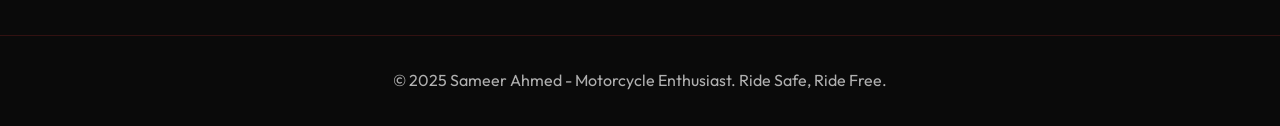
==== commit 634a3ee7: "Add badass hero profile image with animated fire glow effect" ====
--- a/index.html
+++ b/index.html
@@ -69,7 +69,7 @@
             <div class="hero-visual">
                 <div class="profile-container">
                     <div class="profile-glow"></div>
-                    <img src="assets/bikes/bike-1.jpg" alt="SAMEER AHMED" class="profile-img">
+                    <img src="assets/bikes/hero-profile.jpg" alt="SAMEER AHMED" class="profile-img">
 
                     <div class="glass-card stat-float stat-1">
                         <i class="fa-solid fa-motorcycle"></i>
--- a/style.css
+++ b/style.css
@@ -290,17 +290,78 @@
     border-radius: 20px;
     position: relative;
     z-index: 2;
-    border: 2px solid var(--accent);
-    box-shadow: 0 0 50px rgba(212, 175, 55, 0.15);
+    border: 3px solid var(--accent);
+    box-shadow:
+        0 0 20px rgba(211, 47, 47, 0.6),
+        0 0 40px rgba(211, 47, 47, 0.4),
+        0 0 60px rgba(255, 107, 53, 0.3),
+        0 0 80px rgba(211, 47, 47, 0.2),
+        inset 0 0 20px rgba(211, 47, 47, 0.1);
+    animation: fireGlow 2s ease-in-out infinite;
+}
+
+@keyframes fireGlow {
+
+    0%,
+    100% {
+        box-shadow:
+            0 0 20px rgba(211, 47, 47, 0.8),
+            0 0 40px rgba(211, 47, 47, 0.6),
+            0 0 60px rgba(255, 107, 53, 0.4),
+            0 0 80px rgba(211, 47, 47, 0.3),
+            0 0 100px rgba(255, 107, 53, 0.2),
+            inset 0 0 20px rgba(211, 47, 47, 0.15);
+        filter: brightness(1.05);
+    }
+
+    50% {
+        box-shadow:
+            0 0 30px rgba(211, 47, 47, 1),
+            0 0 60px rgba(211, 47, 47, 0.8),
+            0 0 90px rgba(255, 107, 53, 0.6),
+            0 0 120px rgba(211, 47, 47, 0.4),
+            0 0 150px rgba(255, 107, 53, 0.3),
+            inset 0 0 30px rgba(211, 47, 47, 0.2);
+        filter: brightness(1.1);
+    }
 }
 
 .profile-glow {
     position: absolute;
     width: 100%;
     height: 100%;
-    background: radial-gradient(circle, var(--accent-glow) 0%, transparent 70%);
+    background: radial-gradient(circle,
+            rgba(211, 47, 47, 0.4) 0%,
+            rgba(255, 107, 53, 0.3) 30%,
+            rgba(211, 47, 47, 0.2) 50%,
+            transparent 70%);
     z-index: 1;
-    animation: pulse 4s infinite ease-in-out;
+    animation: fireFlicker 3s infinite ease-in-out;
+    filter: blur(20px);
+}
+
+@keyframes fireFlicker {
+
+    0%,
+    100% {
+        opacity: 0.6;
+        transform: scale(0.95);
+    }
+
+    25% {
+        opacity: 0.8;
+        transform: scale(1.05);
+    }
+
+    50% {
+        opacity: 0.7;
+        transform: scale(1);
+    }
+
+    75% {
+        opacity: 0.9;
+        transform: scale(1.08);
+    }
 }
 
 .stat-float {
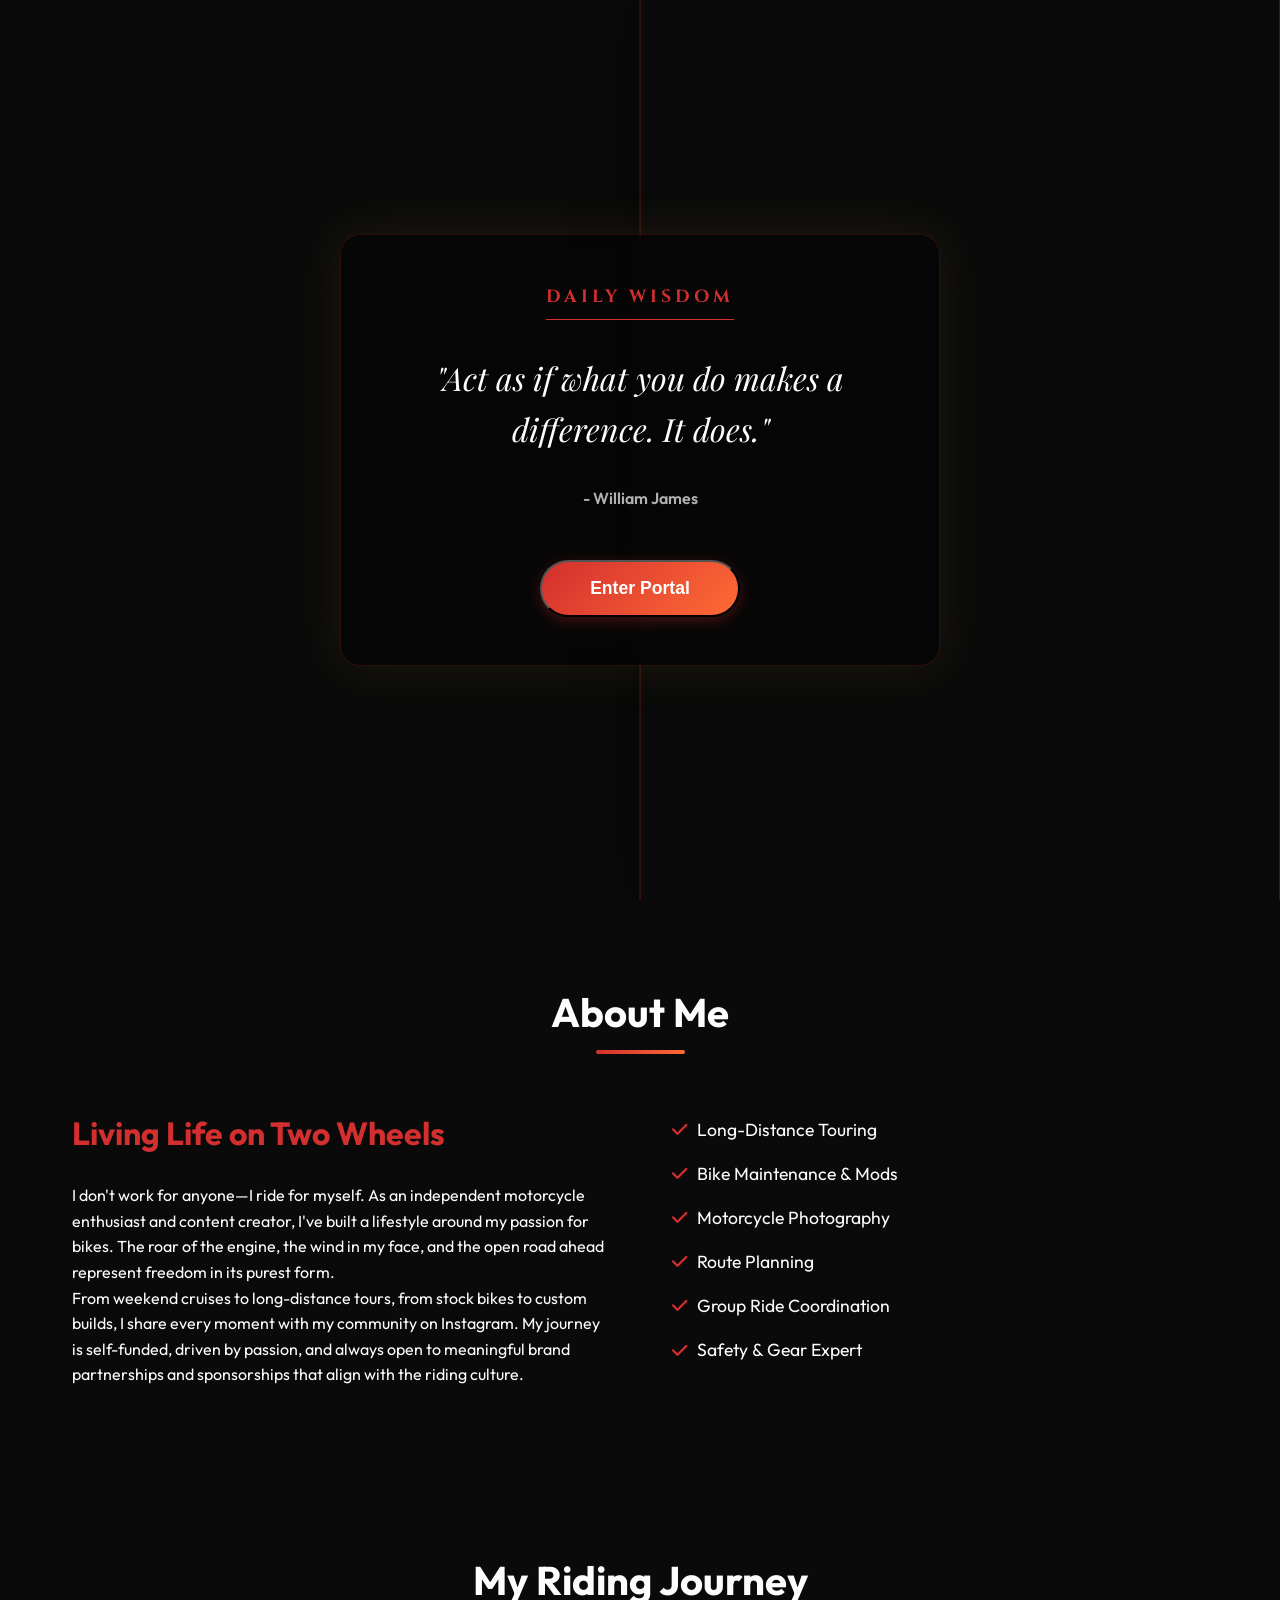
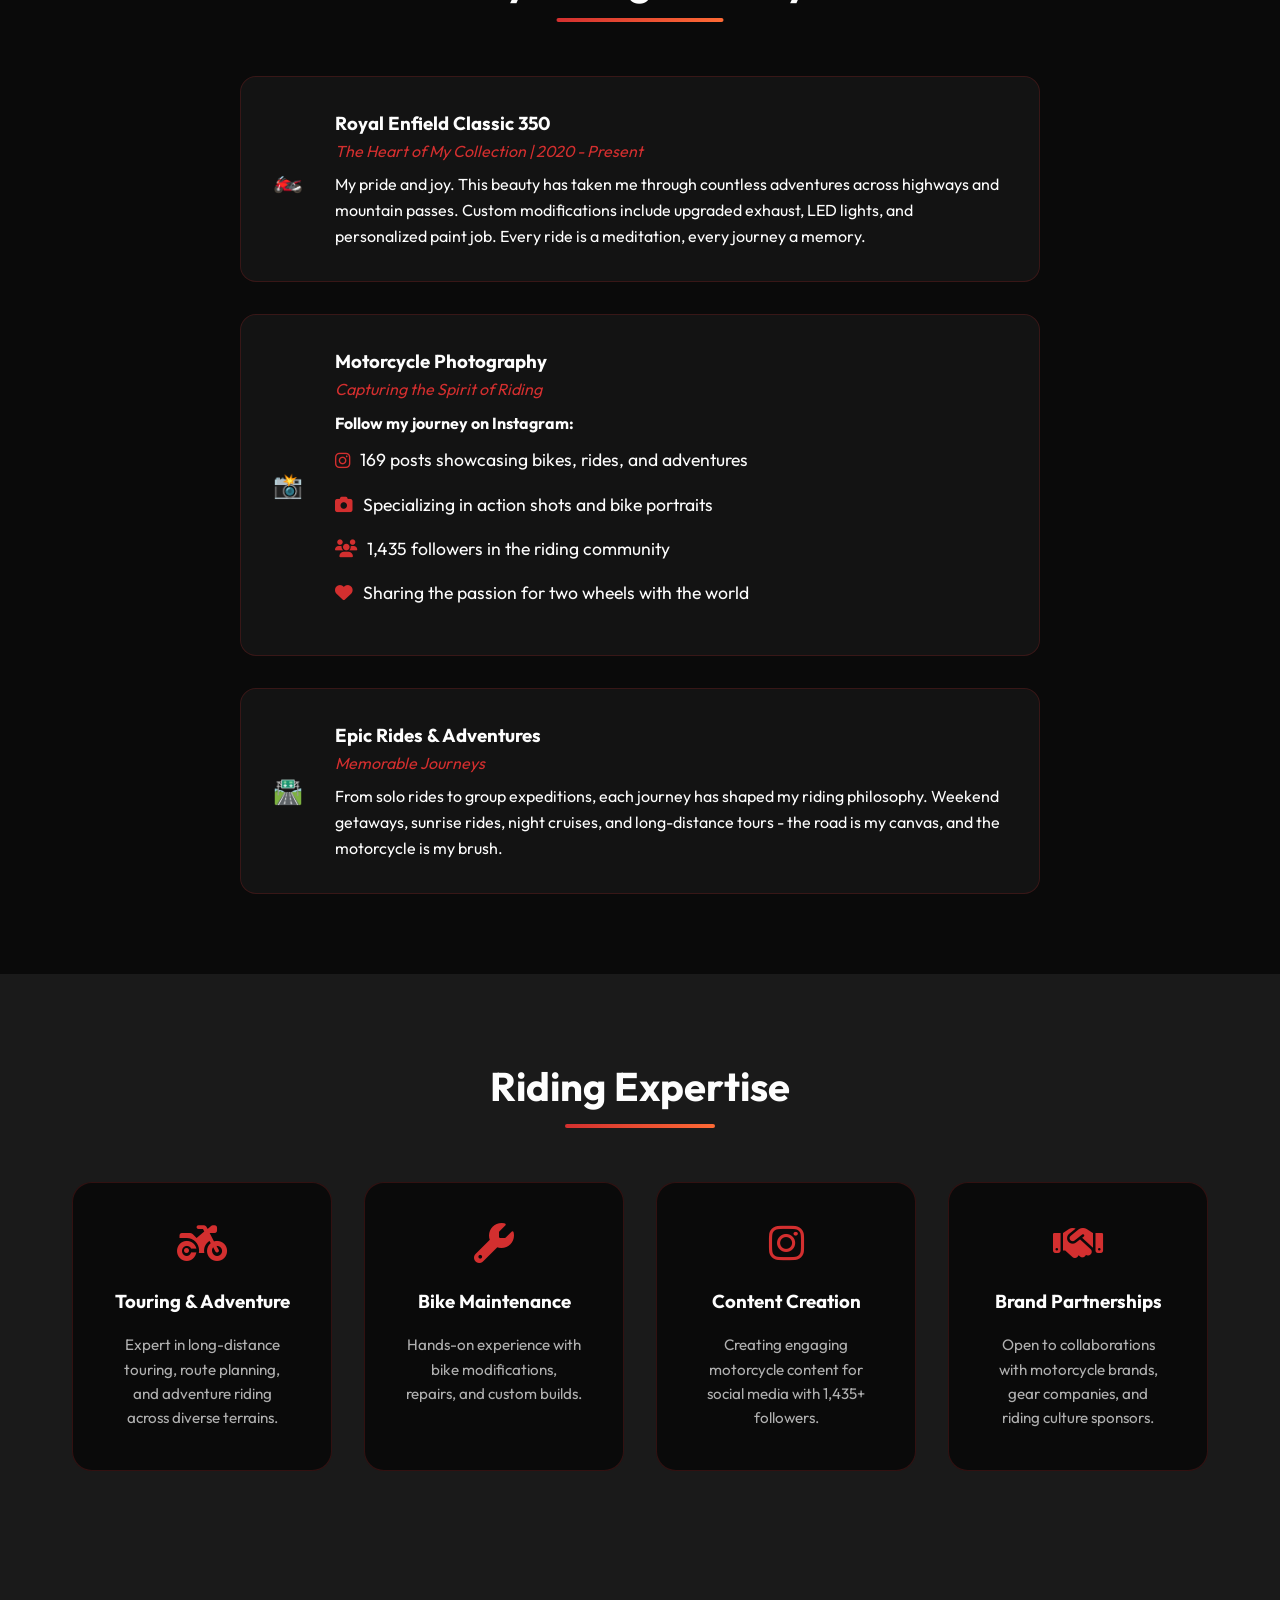
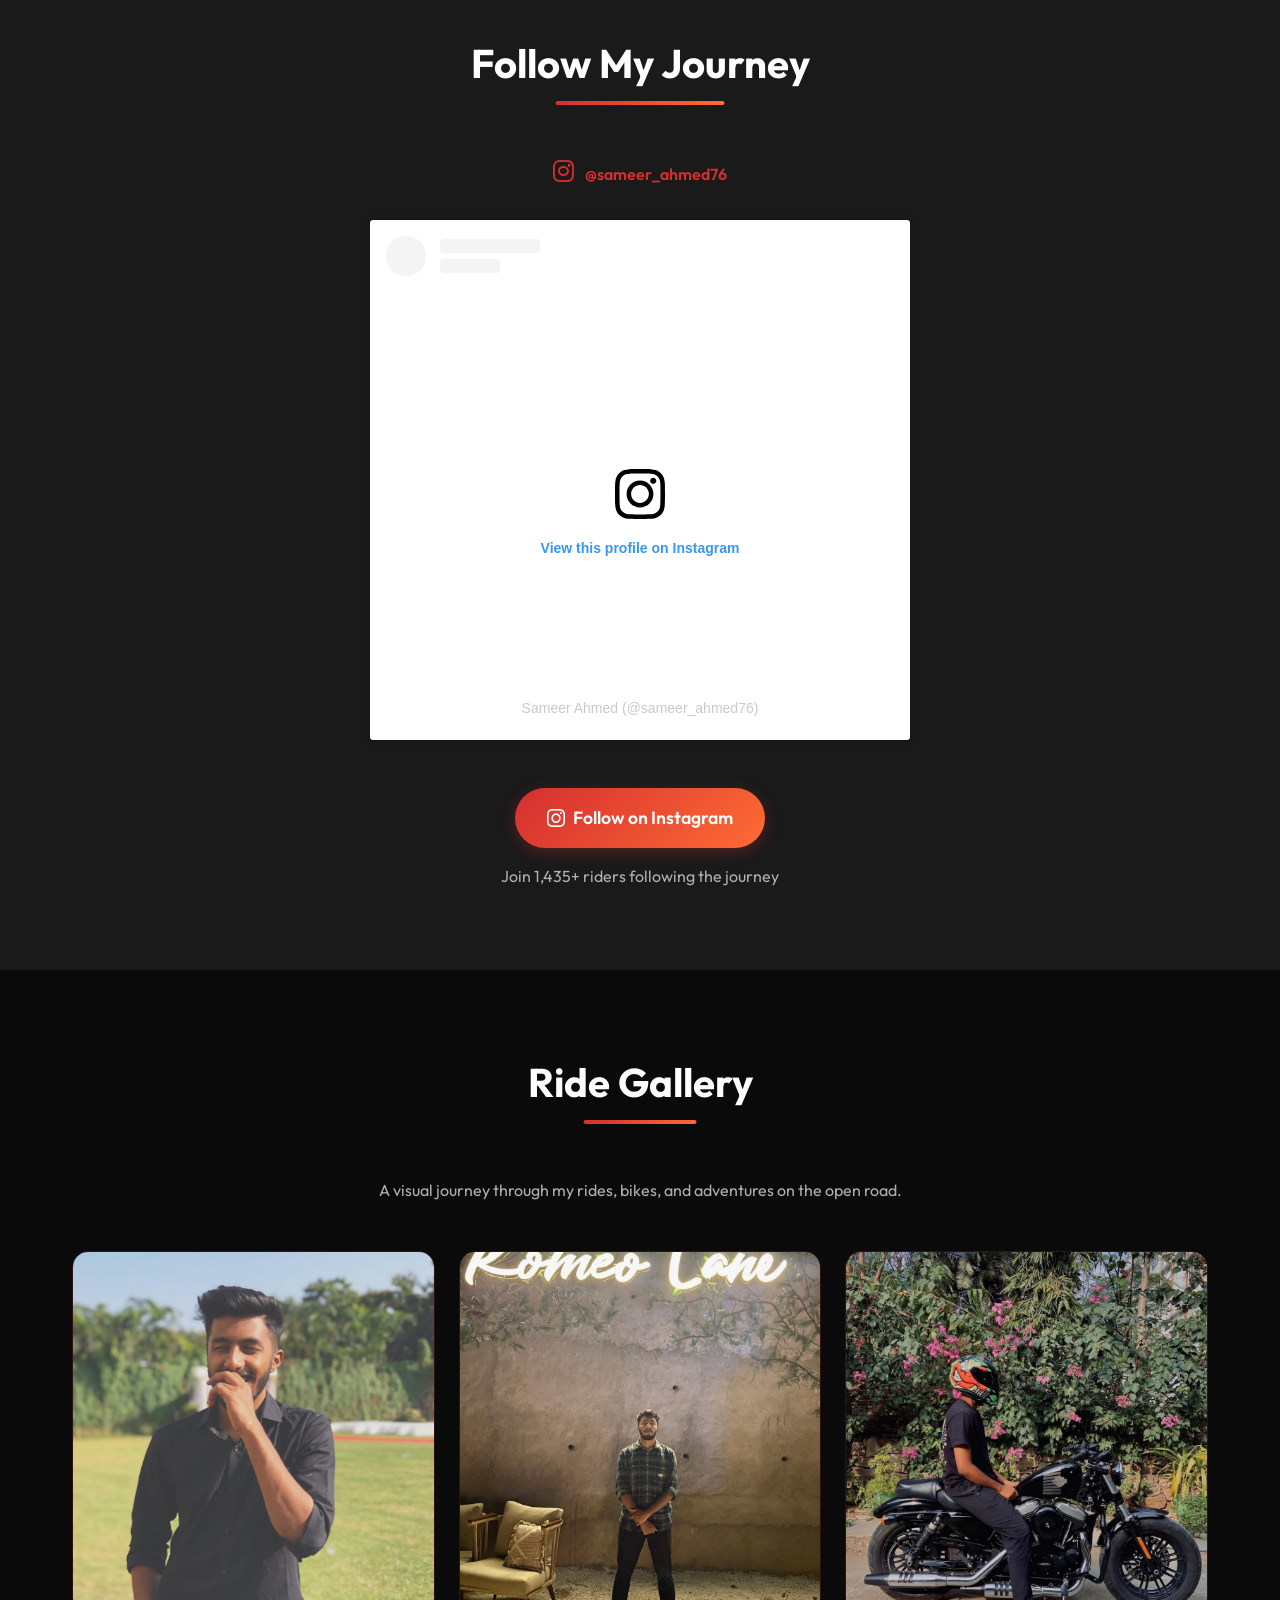
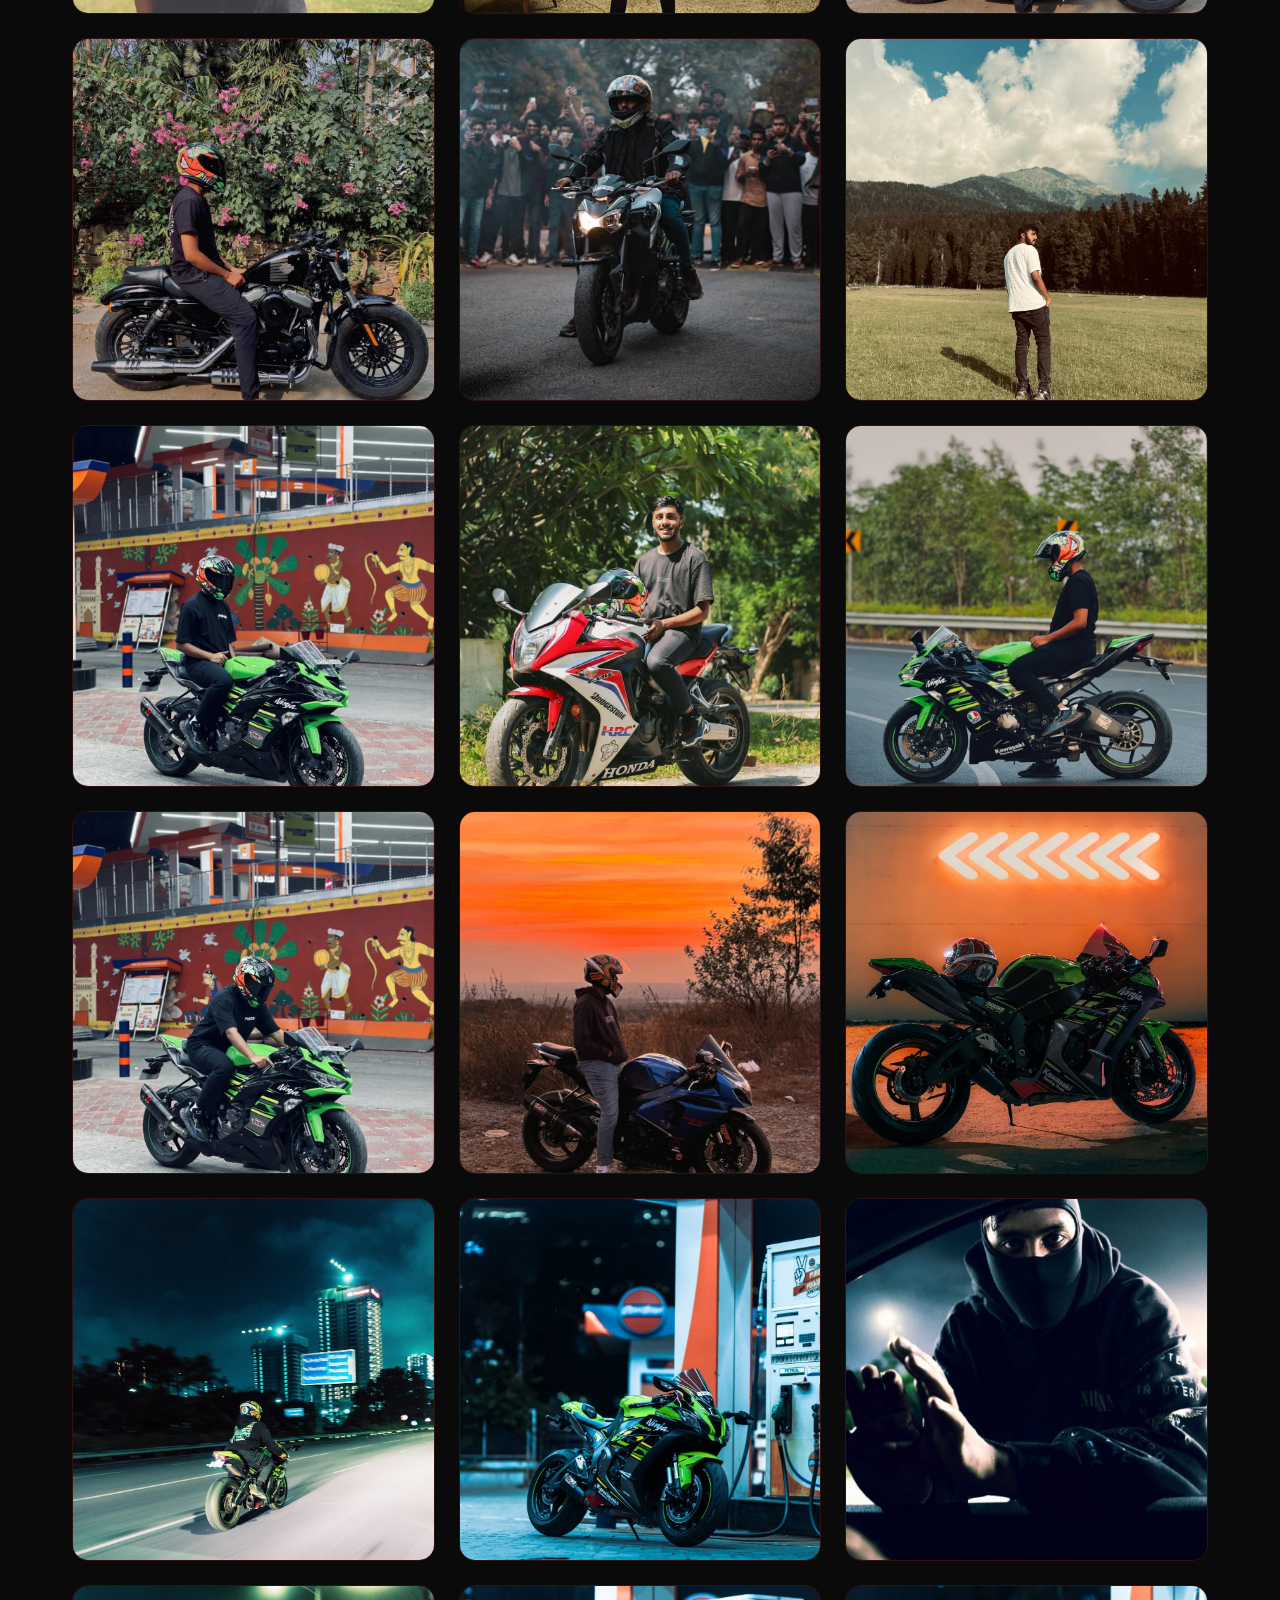
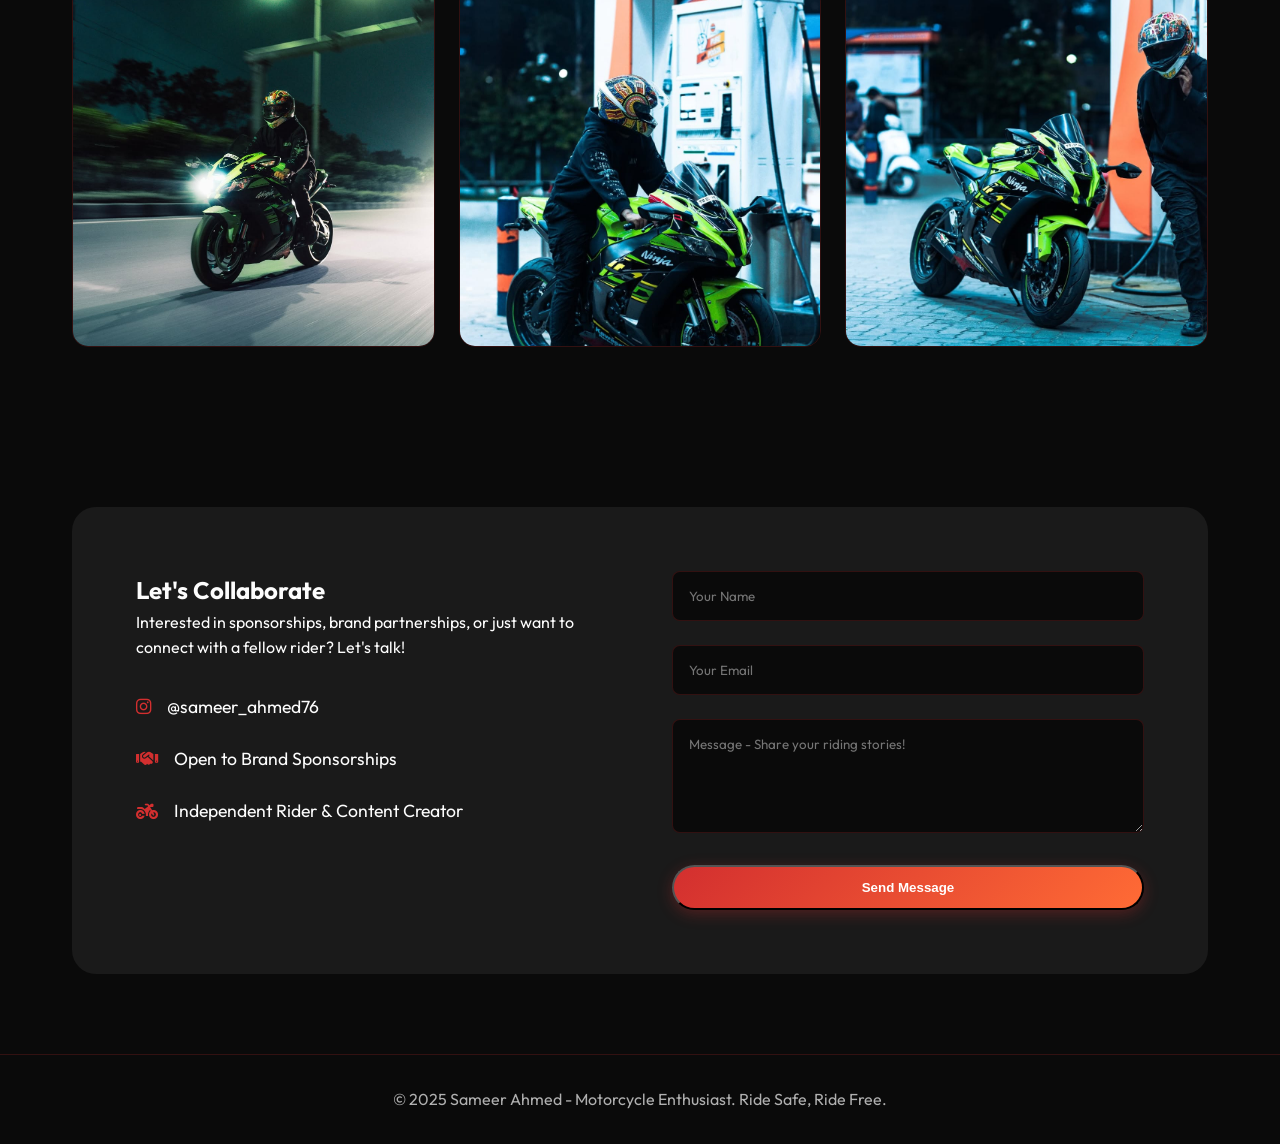
==== commit c754d77b: "Add Instagram feed integration with embed widget" ====
--- a/index.html
+++ b/index.html
@@ -199,6 +199,84 @@
             </div>
         </section>
 
+        <section id="instagram" class="section alt-bg">
+            <div class="container">
+                <h2 class="section-title">Follow My Journey</h2>
+                <p style="text-align: center; color: var(--text-secondary); margin-bottom: 2rem;">
+                    <i class="fa-brands fa-instagram" style="color: var(--accent); font-size: 1.5rem;"></i>
+                    <a href="https://www.instagram.com/sameer_ahmed76/" target="_blank"
+                        style="color: var(--accent); font-weight: 600; margin-left: 0.5rem;">@sameer_ahmed76</a>
+                </p>
+                <div class="instagram-feed-container">
+                    <!-- Instagram Embed Widget -->
+                    <div class="instagram-embed-wrapper">
+                        <blockquote class="instagram-media"
+                            data-instgrm-permalink="https://www.instagram.com/sameer_ahmed76/" data-instgrm-version="14"
+                            style="background:#FFF; border:0; border-radius:3px; box-shadow:0 0 1px 0 rgba(0,0,0,0.5),0 1px 10px 0 rgba(0,0,0,0.15); margin: 1px auto; max-width:540px; min-width:326px; padding:0; width:99.375%; width:-webkit-calc(100% - 2px); width:calc(100% - 2px);">
+                            <div style="padding:16px;">
+                                <a href="https://www.instagram.com/sameer_ahmed76/"
+                                    style="background:#FFFFFF; line-height:0; padding:0 0; text-align:center; text-decoration:none; width:100%;"
+                                    target="_blank">
+                                    <div style="display: flex; flex-direction: row; align-items: center;">
+                                        <div
+                                            style="background-color: #F4F4F4; border-radius: 50%; flex-grow: 0; height: 40px; margin-right: 14px; width: 40px;">
+                                        </div>
+                                        <div
+                                            style="display: flex; flex-direction: column; flex-grow: 1; justify-content: center;">
+                                            <div
+                                                style="background-color: #F4F4F4; border-radius: 4px; flex-grow: 0; height: 14px; margin-bottom: 6px; width: 100px;">
+                                            </div>
+                                            <div
+                                                style="background-color: #F4F4F4; border-radius: 4px; flex-grow: 0; height: 14px; width: 60px;">
+                                            </div>
+                                        </div>
+                                    </div>
+                                    <div style="padding: 19% 0;"></div>
+                                    <div style="display:block; height:50px; margin:0 auto 12px; width:50px;">
+                                        <svg width="50px" height="50px" viewBox="0 0 60 60" version="1.1"
+                                            xmlns="https://www.w3.org/2000/svg">
+                                            <g stroke="none" stroke-width="1" fill="none" fill-rule="evenodd">
+                                                <g transform="translate(-511.000000, -20.000000)" fill="#000000">
+                                                    <g>
+                                                        <path
+                                                            d="M556.869,30.41 C554.814,30.41 553.148,32.076 553.148,34.131 C553.148,36.186 554.814,37.852 556.869,37.852 C558.924,37.852 560.59,36.186 560.59,34.131 C560.59,32.076 558.924,30.41 556.869,30.41 M541,60.657 C535.114,60.657 530.342,55.887 530.342,50 C530.342,44.114 535.114,39.342 541,39.342 C546.887,39.342 551.658,44.114 551.658,50 C551.658,55.887 546.887,60.657 541,60.657 M541,33.886 C532.1,33.886 524.886,41.1 524.886,50 C524.886,58.899 532.1,66.113 541,66.113 C549.9,66.113 557.115,58.899 557.115,50 C557.115,41.1 549.9,33.886 541,33.886 M565.378,62.101 C565.244,65.022 564.756,66.606 564.346,67.663 C563.803,69.06 563.154,70.057 562.106,71.106 C561.058,72.155 560.06,72.803 558.662,73.347 C557.607,73.757 556.021,74.244 553.102,74.378 C549.944,74.521 548.997,74.552 541,74.552 C533.003,74.552 532.056,74.521 528.898,74.378 C525.979,74.244 524.393,73.757 523.338,73.347 C521.94,72.803 520.942,72.155 519.894,71.106 C518.846,70.057 518.197,69.06 517.654,67.663 C517.244,66.606 516.755,65.022 516.623,62.101 C516.479,58.943 516.448,57.996 516.448,50 C516.448,42.003 516.479,41.056 516.623,37.899 C516.755,34.978 517.244,33.391 517.654,32.338 C518.197,30.938 518.846,29.942 519.894,28.894 C520.942,27.846 521.94,27.196 523.338,26.654 C524.393,26.244 525.979,25.756 528.898,25.623 C532.057,25.479 533.004,25.448 541,25.448 C548.997,25.448 549.943,25.479 553.102,25.623 C556.021,25.756 557.607,26.244 558.662,26.654 C560.06,27.196 561.058,27.846 562.106,28.894 C563.154,29.942 563.803,30.938 564.346,32.338 C564.756,33.391 565.244,34.978 565.378,37.899 C565.522,41.056 565.552,42.003 565.552,50 C565.552,57.996 565.522,58.943 565.378,62.101 M570.82,37.631 C570.674,34.438 570.167,32.258 569.425,30.349 C568.659,28.377 567.633,26.702 565.965,25.035 C564.297,23.368 562.623,22.342 560.652,21.575 C558.743,20.834 556.562,20.326 553.369,20.18 C550.169,20.033 549.148,20 541,20 C532.853,20 531.831,20.033 528.631,20.18 C525.438,20.326 523.257,20.834 521.349,21.575 C519.376,22.342 517.703,23.368 516.035,25.035 C514.368,26.702 513.342,28.377 512.574,30.349 C511.834,32.258 511.326,34.438 511.181,37.631 C511.035,40.831 511,41.851 511,50 C511,58.147 511.035,59.17 511.181,62.369 C511.326,65.562 511.834,67.743 512.574,69.651 C513.342,71.625 514.368,73.296 516.035,74.965 C517.703,76.634 519.376,77.658 521.349,78.425 C523.257,79.167 525.438,79.673 528.631,79.82 C531.831,79.965 532.853,80.001 541,80.001 C549.148,80.001 550.169,79.965 553.369,79.82 C556.562,79.673 558.743,79.167 560.652,78.425 C562.623,77.658 564.297,76.634 565.965,74.965 C567.633,73.296 568.659,71.625 569.425,69.651 C570.167,67.743 570.674,65.562 570.82,62.369 C570.966,59.17 571,58.147 571,50 C571,41.851 570.966,40.831 570.82,37.631">
+                                                        </path>
+                                                    </g>
+                                                </g>
+                                            </g>
+                                        </svg>
+                                    </div>
+                                    <div style="padding-top: 8px;">
+                                        <div
+                                            style="color:#3897f0; font-family:Arial,sans-serif; font-size:14px; font-style:normal; font-weight:550; line-height:18px;">
+                                            View this profile on Instagram</div>
+                                    </div>
+                                    <div style="padding: 12.5% 0;"></div>
+                                </a>
+                                <p
+                                    style="color:#c9c8cd; font-family:Arial,sans-serif; font-size:14px; line-height:17px; margin-bottom:0; margin-top:8px; overflow:hidden; padding:8px 0 7px; text-align:center; text-overflow:ellipsis; white-space:nowrap;">
+                                    <a href="https://www.instagram.com/sameer_ahmed76/"
+                                        style="color:#c9c8cd; font-family:Arial,sans-serif; font-size:14px; font-style:normal; font-weight:normal; line-height:17px; text-decoration:none;"
+                                        target="_blank">
+                                        Sameer Ahmed (@sameer_ahmed76)
+                                    </a>
+                                </p>
+                            </div>
+                        </blockquote>
+                    </div>
+
+                    <div class="instagram-cta">
+                        <a href="https://www.instagram.com/sameer_ahmed76/" target="_blank" class="btn-primary">
+                            <i class="fa-brands fa-instagram"></i> Follow on Instagram
+                        </a>
+                        <p style="margin-top: 1rem; color: var(--text-secondary);">
+                            Join 1,435+ riders following the journey
+                        </p>
+                    </div>
+                </div>
+            </div>
+        </section>
+
         <section id="gallery" class="section">
             <div class="container">
                 <h2 class="section-title">Ride Gallery</h2>
@@ -302,6 +380,7 @@
             </div>
         </footer>
     </div>
+    <script async src="//www.instagram.com/embed.js"></script>
     <script src="script.js"></script>
 </body>
 
--- a/style.css
+++ b/style.css
@@ -627,6 +627,43 @@
     width: 100%;
 }
 
+/* Instagram Feed Section */
+.instagram-feed-container {
+    display: flex;
+    flex-direction: column;
+    align-items: center;
+    gap: 3rem;
+    max-width: 800px;
+    margin: 0 auto;
+}
+
+.instagram-embed-wrapper {
+    width: 100%;
+    display: flex;
+    justify-content: center;
+}
+
+.instagram-media {
+    margin: 0 auto !important;
+}
+
+.instagram-cta {
+    text-align: center;
+}
+
+.instagram-cta .btn-primary {
+    display: inline-flex;
+    align-items: center;
+    gap: 0.5rem;
+    font-size: 1.1rem;
+    padding: 1rem 2rem;
+}
+
+.instagram-cta .btn-primary i {
+    font-size: 1.3rem;
+}
+
+
 footer {
     text-align: center;
     padding: 2rem;
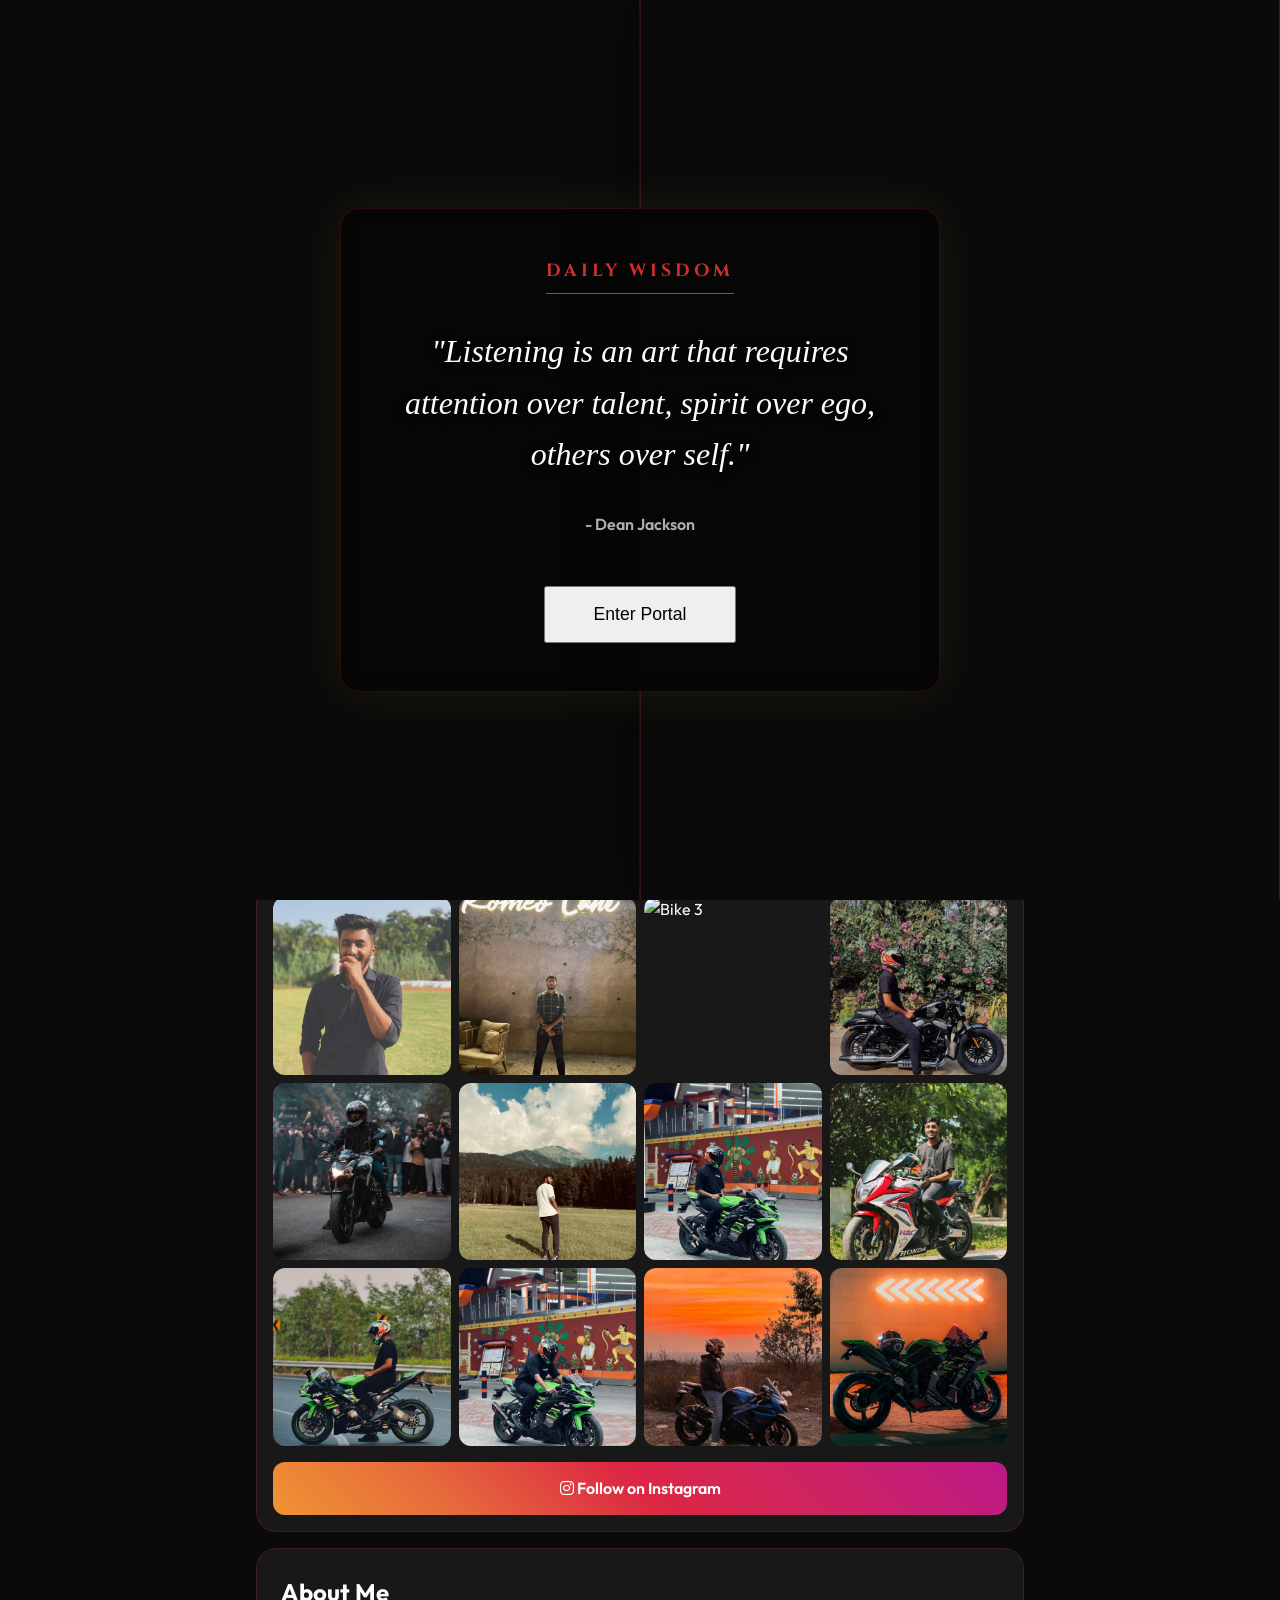
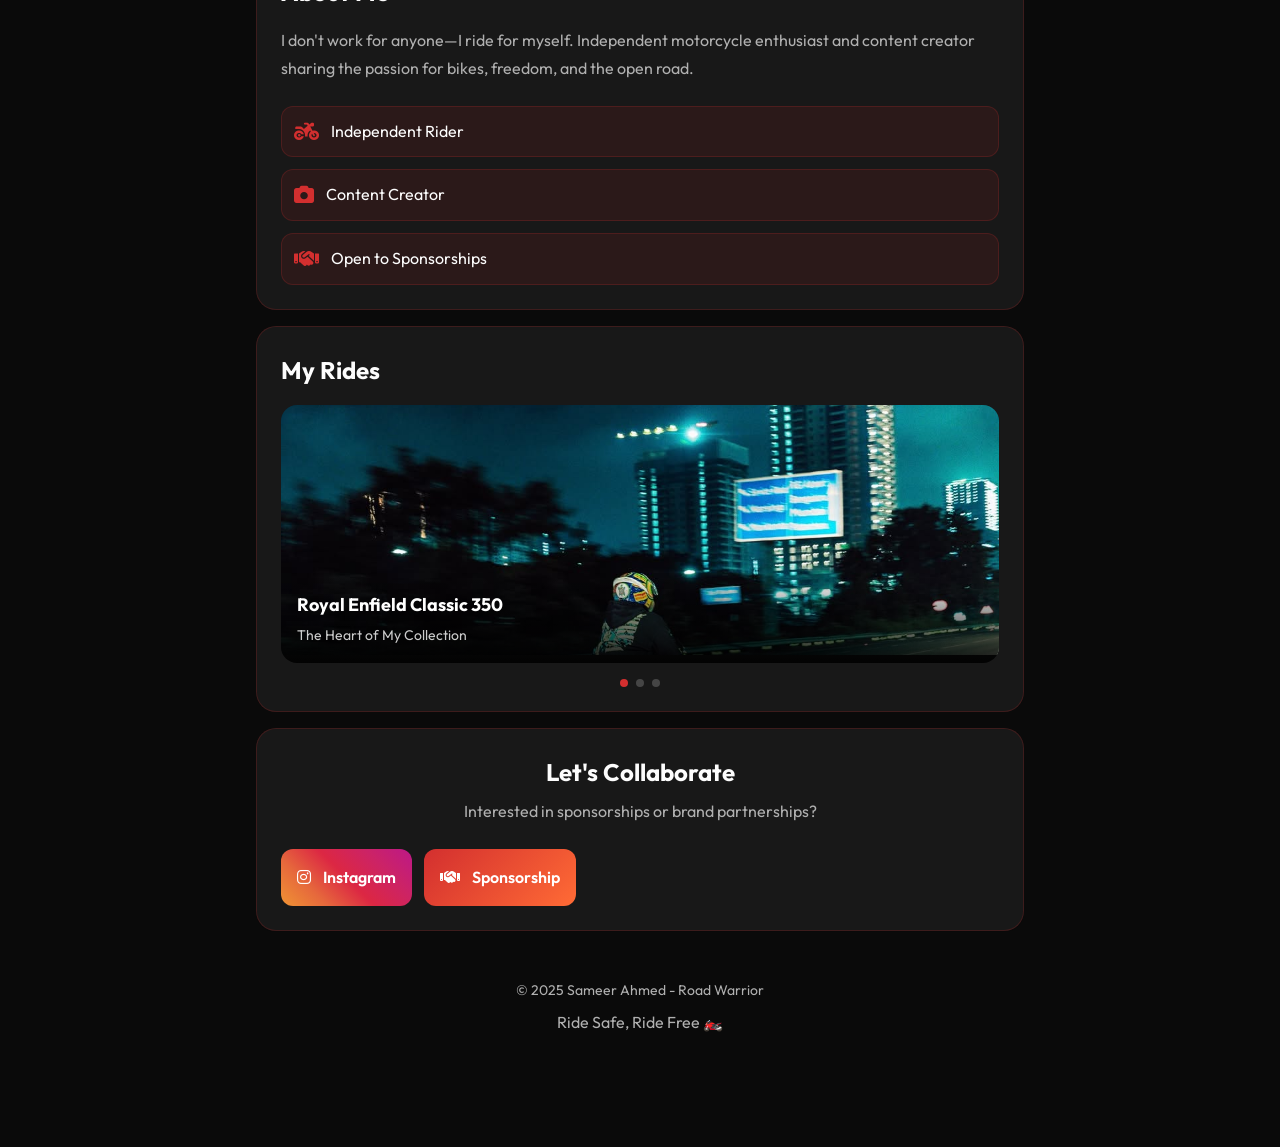
==== commit 854bc15e: "Complete mobile-first redesign with Instagram feed and bottom navigation" ====
--- a/index.html
+++ b/index.html
@@ -3,23 +3,23 @@
 
 <head>
     <meta charset="UTF-8">
-    <meta name="viewport" content="width=device-width, initial-scale=1.0">
-    <meta name="description" content="Sameer Ahmed - Motorcycle Enthusiast | Royal Enfield Lover | Road Warrior">
-    <title>Sameer Ahmed | Motorcycle Enthusiast Portfolio</title>
+    <meta name="viewport" content="width=device-width, initial-scale=1.0, maximum-scale=1.0, user-scalable=no">
+    <meta name="description" content="Sameer Ahmed - Independent Rider & Content Creator | Open to Brand Sponsorships">
+    <meta name="theme-color" content="#0a0a0a">
+    <title>Sameer Ahmed | Road Warrior</title>
     <link rel="stylesheet" href="style.css">
     <link rel="stylesheet" href="portal.css">
     <link rel="preconnect" href="https://fonts.googleapis.com">
     <link rel="preconnect" href="https://fonts.gstatic.com" crossorigin>
     <link
-        href="https://fonts.googleapis.com/css2?family=Outfit:wght@300;400;500;600;700&family=Playfair+Display:ital,wght@0,400;0,700;1,400&family=Cinzel:wght@400;700&display=swap"
+        href="https://fonts.googleapis.com/css2?family=Outfit:wght@300;400;500;600;700&family=Cinzel:wght@400;700&display=swap"
         rel="stylesheet">
     <link rel="stylesheet" href="https://cdnjs.cloudflare.com/ajax/libs/font-awesome/6.4.0/css/all.min.css">
 </head>
 
-<body>
+<body class="mobile-first">
     <!-- Background Music -->
     <audio id="theme-audio" src="https://www.soundhelix.com/examples/mp3/SoundHelix-Song-3.mp3" preload="auto"></audio>
-    <!-- Note: Swapped to a calmer/piano-style track. User can replace 'src' with any specific MP3 file. -->
 
     <!-- Portal Entry Overlay -->
     <div id="portal-overlay">
@@ -32,356 +32,224 @@
             <button id="enter-btn" class="btn-primary">Enter Portal</button>
         </div>
     </div>
-    <div class="portal-container">
-        <!-- 3D Live Clock -->
-        <div id="live-clock-container">
-            <div class="clock-time">
-                <span id="clock-hours">12</span>:<span id="clock-minutes">00</span>:<span id="clock-seconds">00</span>
-                <span id="clock-ampm">AM</span>
-            </div>
-        </div>
-
-        <nav class="navbar">
-            <div class="logo">SAMEER AHMED</div>
-            <ul class="nav-links">
-                <li><a href="#home">Home</a></li>
-                <li><a href="#about">About</a></li>
-                <li><a href="#bikes">My Rides</a></li>
-                <li><a href="#gallery">Gallery</a></li>
-                <li><a href="#contact" class="btn-primary">Sponsor Me</a></li>
-            </ul>
-        </nav>
-
-        <section id="home" class="hero-section">
-            <div class="hero-content">
-                <span class="badge">🏍️ Independent Rider & Content Creator</span>
-                <h1>BORN TO RIDE</h1>
-                <h2>Sameer Ahmed - Road Warrior</h2>
-                <p>Living life on my own terms, one ride at a time. Independent motorcycle enthusiast sharing the
-                    passion for bikes, freedom, and the open road. From Royal Enfield classics to modern beasts,
-                    every journey is an adventure worth sharing. Open to brand collaborations and sponsorships.
-                </p>
-                <div class="cta-group">
-                    <a href="#contact" class="btn-primary">Let's Ride Together</a>
-                    <a href="#bikes" class="btn-secondary">My Rides</a>
-                </div>
-            </div>
-            <div class="hero-visual">
-                <div class="profile-container">
-                    <div class="profile-glow"></div>
-                    <img src="assets/bikes/hero-profile.jpg" alt="SAMEER AHMED" class="profile-img">
-
-                    <div class="glass-card stat-float stat-1">
-                        <i class="fa-solid fa-motorcycle"></i>
-                        <div>
-                            <span class="stat-value">5+ Years</span>
-                            <span class="stat-label">Riding</span>
-                        </div>
-                    </div>
-                    <div class="glass-card stat-float stat-2">
-                        <i class="fa-solid fa-road"></i>
-                        <div>
-                            <span class="stat-value">50K+</span>
-                            <span class="stat-label">KMs</span>
-                        </div>
-                    </div>
-                    <div class="glass-card stat-float stat-3">
-                        <i class="fa-solid fa-heart"></i>
-                        <div>
-                            <span class="stat-value">∞</span>
-                            <span class="stat-label">Passion</span>
-                        </div>
-                    </div>
-                </div>
-            </div>
-        </section>
-
-        <section id="about" class="section">
-            <div class="container">
-                <h2 class="section-title">About Me</h2>
-                <div class="about-grid">
-                    <div class="about-text">
-                        <h3>Living Life on Two Wheels</h3>
-                        <p>I don't work for anyone—I ride for myself. As an independent motorcycle enthusiast and
-                            content creator, I've built a lifestyle around my passion for bikes. The roar of the engine,
-                            the wind in my face, and the open road ahead represent freedom in its purest form.</p>
-                        <p>From weekend cruises to long-distance tours, from stock bikes to custom builds, I share
-                            every moment with my community on Instagram. My journey is self-funded, driven by passion,
-                            and always open to meaningful brand partnerships and sponsorships that align with the
-                            riding culture.</p>
-                    </div>
-                    <div class="about-highlight">
-                        <ul class="custom-list">
-                            <li><i class="fa-solid fa-check"></i> Long-Distance Touring</li>
-                            <li><i class="fa-solid fa-check"></i> Bike Maintenance & Mods</li>
-                            <li><i class="fa-solid fa-check"></i> Motorcycle Photography</li>
-                            <li><i class="fa-solid fa-check"></i> Route Planning</li>
-                            <li><i class="fa-solid fa-check"></i> Group Ride Coordination</li>
-                            <li><i class="fa-solid fa-check"></i> Safety & Gear Expert</li>
-                        </ul>
-                    </div>
-                </div>
-            </div>
-        </section>
-
-        <section id="bikes" class="section">
-            <div class="container">
-                <h2 class="section-title">My Riding Journey</h2>
-                <div class="services-list">
-                    <div class="service-item">
-                        <span class="service-number text-accent">🏍️</span>
-                        <div class="service-content">
-                            <h3>Royal Enfield Classic 350</h3>
-                            <p class="role-title">The Heart of My Collection | 2020 - Present</p>
-                            <p>My pride and joy. This beauty has taken me through countless adventures across highways
-                                and mountain passes. Custom modifications include upgraded exhaust, LED lights, and
-                                personalized paint job. Every ride is a meditation, every journey a memory.</p>
-                        </div>
-                    </div>
-                    <div class="service-item">
-                        <span class="service-number text-accent">📸</span>
-                        <div class="service-content">
-                            <h3>Motorcycle Photography</h3>
-                            <p class="role-title">Capturing the Spirit of Riding</p>
-                            <p><strong>Follow my journey on Instagram:</strong></p>
-                            <ul class="custom-list" style="margin-top: 10px;">
-                                <li><i class="fa-brands fa-instagram"></i> 169 posts showcasing bikes, rides, and
-                                    adventures</li>
-                                <li><i class="fa-solid fa-camera"></i> Specializing in action shots and bike portraits
-                                </li>
-                                <li><i class="fa-solid fa-users"></i> 1,435 followers in the riding community</li>
-                                <li><i class="fa-solid fa-heart"></i> Sharing the passion for two wheels with the world
-                                </li>
-                            </ul>
-                        </div>
-                    </div>
-                    <div class="service-item">
-                        <span class="service-number text-accent">🛣️</span>
-                        <div class="service-content">
-                            <h3>Epic Rides & Adventures</h3>
-                            <p class="role-title">Memorable Journeys</p>
-                            <p>From solo rides to group expeditions, each journey has shaped my riding philosophy.
-                                Weekend getaways, sunrise rides, night cruises, and long-distance tours - the road
-                                is my canvas, and the motorcycle is my brush.</p>
-                        </div>
-                    </div>
-                </div>
-            </div>
-        </section>
-
-        <section id="expertise" class="section alt-bg">
-            <div class="container">
-                <h2 class="section-title">Riding Expertise</h2>
-                <div class="skills-grid">
-                    <div class="skill-card">
-                        <i class="fa-solid fa-motorcycle"></i>
-                        <h3>Touring & Adventure</h3>
-                        <p>Expert in long-distance touring, route planning, and adventure riding across diverse
-                            terrains.</p>
-                    </div>
-                    <div class="skill-card">
-                        <i class="fa-solid fa-wrench"></i>
-                        <h3>Bike Maintenance</h3>
-                        <p>Hands-on experience with bike modifications, repairs, and custom builds.</p>
-                    </div>
-                    <div class="skill-card">
-                        <i class="fa-brands fa-instagram"></i>
-                        <h3>Content Creation</h3>
-                        <p>Creating engaging motorcycle content for social media with 1,435+ followers.</p>
-                    </div>
-                    <div class="skill-card">
-                        <i class="fa-solid fa-handshake"></i>
-                        <h3>Brand Partnerships</h3>
-                        <p>Open to collaborations with motorcycle brands, gear companies, and riding culture sponsors.
-                        </p>
-                    </div>
-                </div>
-            </div>
-        </section>
-
-        <section id="instagram" class="section alt-bg">
-            <div class="container">
-                <h2 class="section-title">Follow My Journey</h2>
-                <p style="text-align: center; color: var(--text-secondary); margin-bottom: 2rem;">
-                    <i class="fa-brands fa-instagram" style="color: var(--accent); font-size: 1.5rem;"></i>
-                    <a href="https://www.instagram.com/sameer_ahmed76/" target="_blank"
-                        style="color: var(--accent); font-weight: 600; margin-left: 0.5rem;">@sameer_ahmed76</a>
-                </p>
-                <div class="instagram-feed-container">
-                    <!-- Instagram Embed Widget -->
-                    <div class="instagram-embed-wrapper">
-                        <blockquote class="instagram-media"
-                            data-instgrm-permalink="https://www.instagram.com/sameer_ahmed76/" data-instgrm-version="14"
-                            style="background:#FFF; border:0; border-radius:3px; box-shadow:0 0 1px 0 rgba(0,0,0,0.5),0 1px 10px 0 rgba(0,0,0,0.15); margin: 1px auto; max-width:540px; min-width:326px; padding:0; width:99.375%; width:-webkit-calc(100% - 2px); width:calc(100% - 2px);">
-                            <div style="padding:16px;">
-                                <a href="https://www.instagram.com/sameer_ahmed76/"
-                                    style="background:#FFFFFF; line-height:0; padding:0 0; text-align:center; text-decoration:none; width:100%;"
-                                    target="_blank">
-                                    <div style="display: flex; flex-direction: row; align-items: center;">
-                                        <div
-                                            style="background-color: #F4F4F4; border-radius: 50%; flex-grow: 0; height: 40px; margin-right: 14px; width: 40px;">
-                                        </div>
-                                        <div
-                                            style="display: flex; flex-direction: column; flex-grow: 1; justify-content: center;">
-                                            <div
-                                                style="background-color: #F4F4F4; border-radius: 4px; flex-grow: 0; height: 14px; margin-bottom: 6px; width: 100px;">
-                                            </div>
-                                            <div
-                                                style="background-color: #F4F4F4; border-radius: 4px; flex-grow: 0; height: 14px; width: 60px;">
-                                            </div>
-                                        </div>
-                                    </div>
-                                    <div style="padding: 19% 0;"></div>
-                                    <div style="display:block; height:50px; margin:0 auto 12px; width:50px;">
-                                        <svg width="50px" height="50px" viewBox="0 0 60 60" version="1.1"
-                                            xmlns="https://www.w3.org/2000/svg">
-                                            <g stroke="none" stroke-width="1" fill="none" fill-rule="evenodd">
-                                                <g transform="translate(-511.000000, -20.000000)" fill="#000000">
-                                                    <g>
-                                                        <path
-                                                            d="M556.869,30.41 C554.814,30.41 553.148,32.076 553.148,34.131 C553.148,36.186 554.814,37.852 556.869,37.852 C558.924,37.852 560.59,36.186 560.59,34.131 C560.59,32.076 558.924,30.41 556.869,30.41 M541,60.657 C535.114,60.657 530.342,55.887 530.342,50 C530.342,44.114 535.114,39.342 541,39.342 C546.887,39.342 551.658,44.114 551.658,50 C551.658,55.887 546.887,60.657 541,60.657 M541,33.886 C532.1,33.886 524.886,41.1 524.886,50 C524.886,58.899 532.1,66.113 541,66.113 C549.9,66.113 557.115,58.899 557.115,50 C557.115,41.1 549.9,33.886 541,33.886 M565.378,62.101 C565.244,65.022 564.756,66.606 564.346,67.663 C563.803,69.06 563.154,70.057 562.106,71.106 C561.058,72.155 560.06,72.803 558.662,73.347 C557.607,73.757 556.021,74.244 553.102,74.378 C549.944,74.521 548.997,74.552 541,74.552 C533.003,74.552 532.056,74.521 528.898,74.378 C525.979,74.244 524.393,73.757 523.338,73.347 C521.94,72.803 520.942,72.155 519.894,71.106 C518.846,70.057 518.197,69.06 517.654,67.663 C517.244,66.606 516.755,65.022 516.623,62.101 C516.479,58.943 516.448,57.996 516.448,50 C516.448,42.003 516.479,41.056 516.623,37.899 C516.755,34.978 517.244,33.391 517.654,32.338 C518.197,30.938 518.846,29.942 519.894,28.894 C520.942,27.846 521.94,27.196 523.338,26.654 C524.393,26.244 525.979,25.756 528.898,25.623 C532.057,25.479 533.004,25.448 541,25.448 C548.997,25.448 549.943,25.479 553.102,25.623 C556.021,25.756 557.607,26.244 558.662,26.654 C560.06,27.196 561.058,27.846 562.106,28.894 C563.154,29.942 563.803,30.938 564.346,32.338 C564.756,33.391 565.244,34.978 565.378,37.899 C565.522,41.056 565.552,42.003 565.552,50 C565.552,57.996 565.522,58.943 565.378,62.101 M570.82,37.631 C570.674,34.438 570.167,32.258 569.425,30.349 C568.659,28.377 567.633,26.702 565.965,25.035 C564.297,23.368 562.623,22.342 560.652,21.575 C558.743,20.834 556.562,20.326 553.369,20.18 C550.169,20.033 549.148,20 541,20 C532.853,20 531.831,20.033 528.631,20.18 C525.438,20.326 523.257,20.834 521.349,21.575 C519.376,22.342 517.703,23.368 516.035,25.035 C514.368,26.702 513.342,28.377 512.574,30.349 C511.834,32.258 511.326,34.438 511.181,37.631 C511.035,40.831 511,41.851 511,50 C511,58.147 511.035,59.17 511.181,62.369 C511.326,65.562 511.834,67.743 512.574,69.651 C513.342,71.625 514.368,73.296 516.035,74.965 C517.703,76.634 519.376,77.658 521.349,78.425 C523.257,79.167 525.438,79.673 528.631,79.82 C531.831,79.965 532.853,80.001 541,80.001 C549.148,80.001 550.169,79.965 553.369,79.82 C556.562,79.673 558.743,79.167 560.652,78.425 C562.623,77.658 564.297,76.634 565.965,74.965 C567.633,73.296 568.659,71.625 569.425,69.651 C570.167,67.743 570.674,65.562 570.82,62.369 C570.966,59.17 571,58.147 571,50 C571,41.851 570.966,40.831 570.82,37.631">
-                                                        </path>
-                                                    </g>
-                                                </g>
-                                            </g>
-                                        </svg>
-                                    </div>
-                                    <div style="padding-top: 8px;">
-                                        <div
-                                            style="color:#3897f0; font-family:Arial,sans-serif; font-size:14px; font-style:normal; font-weight:550; line-height:18px;">
-                                            View this profile on Instagram</div>
-                                    </div>
-                                    <div style="padding: 12.5% 0;"></div>
-                                </a>
-                                <p
-                                    style="color:#c9c8cd; font-family:Arial,sans-serif; font-size:14px; line-height:17px; margin-bottom:0; margin-top:8px; overflow:hidden; padding:8px 0 7px; text-align:center; text-overflow:ellipsis; white-space:nowrap;">
-                                    <a href="https://www.instagram.com/sameer_ahmed76/"
-                                        style="color:#c9c8cd; font-family:Arial,sans-serif; font-size:14px; font-style:normal; font-weight:normal; line-height:17px; text-decoration:none;"
-                                        target="_blank">
-                                        Sameer Ahmed (@sameer_ahmed76)
-                                    </a>
-                                </p>
-                            </div>
-                        </blockquote>
-                    </div>
-
-                    <div class="instagram-cta">
-                        <a href="https://www.instagram.com/sameer_ahmed76/" target="_blank" class="btn-primary">
-                            <i class="fa-brands fa-instagram"></i> Follow on Instagram
-                        </a>
-                        <p style="margin-top: 1rem; color: var(--text-secondary);">
-                            Join 1,435+ riders following the journey
-                        </p>
-                    </div>
-                </div>
-            </div>
-        </section>
-
-        <section id="gallery" class="section">
-            <div class="container">
-                <h2 class="section-title">Ride Gallery</h2>
-                <p style="text-align: center; color: var(--text-secondary); margin-bottom: 3rem;">
-                    A visual journey through my rides, bikes, and adventures on the open road.
-                </p>
-                <div class="gallery-grid">
-                    <div class="gallery-item">
-                        <img src="assets/bikes/bike-1.jpg" alt="Bike Photo 1">
-                    </div>
-                    <div class="gallery-item">
-                        <img src="assets/bikes/bike-2.jpg" alt="Bike Photo 2">
-                    </div>
-                    <div class="gallery-item">
-                        <img src="assets/bikes/bike-3.jpg" alt="Bike Photo 3">
-                    </div>
-                    <div class="gallery-item">
-                        <img src="assets/bikes/bike-4.jpg" alt="Bike Photo 4">
-                    </div>
-                    <div class="gallery-item">
-                        <img src="assets/bikes/bike-5.jpg" alt="Bike Photo 5">
-                    </div>
-                    <div class="gallery-item">
-                        <img src="assets/bikes/bike-6.jpg" alt="Bike Photo 6">
-                    </div>
-                    <div class="gallery-item">
-                        <img src="assets/bikes/bike-7.jpg" alt="Bike Photo 7">
-                    </div>
-                    <div class="gallery-item">
-                        <img src="assets/bikes/bike-8.jpg" alt="Bike Photo 8">
-                    </div>
-                    <div class="gallery-item">
-                        <img src="assets/bikes/bike-9.jpg" alt="Bike Photo 9">
-                    </div>
-                    <div class="gallery-item">
-                        <img src="assets/bikes/bike-10.jpg" alt="Bike Photo 10">
-                    </div>
-                    <div class="gallery-item">
-                        <img src="assets/bikes/bike-11.jpg" alt="Bike Photo 11">
-                    </div>
-                    <div class="gallery-item">
-                        <img src="assets/bikes/bike-12.jpg" alt="Bike Photo 12">
-                    </div>
-                    <div class="gallery-item">
-                        <img src="assets/bikes/bike-13.jpg" alt="Bike Photo 13">
-                    </div>
-                    <div class="gallery-item">
-                        <img src="assets/bikes/bike-14.jpg" alt="Bike Photo 14">
-                    </div>
-                    <div class="gallery-item">
-                        <img src="assets/bikes/bike-15.jpg" alt="Bike Photo 15">
-                    </div>
-                    <div class="gallery-item">
-                        <img src="assets/bikes/bike-16.jpg" alt="Bike Photo 16">
-                    </div>
-                    <div class="gallery-item">
-                        <img src="assets/bikes/bike-17.jpg" alt="Bike Photo 17">
-                    </div>
-                    <div class="gallery-item">
-                        <img src="assets/bikes/bike-18.jpg" alt="Bike Photo 18">
-                    </div>
-                </div>
-            </div>
-        </section>
-
-        <section id="contact" class="section contact-section">
-            <div class="container">
-                <div class="contact-wrapper">
-                    <div class="contact-info">
-                        <h2>Let's Collaborate</h2>
-                        <p>Interested in sponsorships, brand partnerships, or just want to connect with a fellow rider?
-                            Let's talk!</p>
-                        <ul class="contact-details">
-                            <li><i class="fa-brands fa-instagram"></i> <a
-                                    href="https://www.instagram.com/sameer_ahmed76/" target="_blank">@sameer_ahmed76</a>
-                            </li>
-                            <li><i class="fa-solid fa-handshake"></i> Open to Brand Sponsorships</li>
-                            <li><i class="fa-solid fa-motorcycle"></i> Independent Rider & Content Creator</li>
-                        </ul>
-                    </div>
-                    <form class="contact-form">
-                        <div class="form-group">
-                            <input type="text" placeholder="Your Name" required>
-                        </div>
-                        <div class="form-group">
-                            <input type="email" placeholder="Your Email" required>
-                        </div>
-                        <div class="form-group">
-                            <textarea placeholder="Message - Share your riding stories!" rows="5" required></textarea>
-                        </div>
-                        <button type="submit" class="btn-primary full-width">Send Message</button>
-                    </form>
-                </div>
-            </div>
-        </section>
-
-        <footer>
-            <div class="container">
-                <p>&copy; 2025 Sameer Ahmed - Motorcycle Enthusiast. Ride Safe, Ride Free.</p>
-                <!-- Version: 2.2-Final-Fix -->
-            </div>
+
+    <!-- Main Mobile Container -->
+    <div class="mobile-container">
+
+        <!-- Hero Card -->
+        <section id="home" class="mobile-card hero-card">
+            <div class="fire-profile-container">
+                <div class="profile-glow"></div>
+                <img src="assets/bikes/hero-profile.jpg" alt="SAMEER AHMED" class="mobile-profile-img">
+            </div>
+            <h1 class="mobile-hero-title">SAMEER AHMED</h1>
+            <p class="mobile-hero-subtitle">Road Warrior | Content Creator</p>
+            <div class="mobile-stats">
+                <div class="stat-pill">
+                    <i class="fa-solid fa-motorcycle"></i>
+                    <span>5+ Years</span>
+                </div>
+                <div class="stat-pill">
+                    <i class="fa-brands fa-instagram"></i>
+                    <span>1.4K+</span>
+                </div>
+                <div class="stat-pill">
+                    <i class="fa-solid fa-fire"></i>
+                    <span>Passion</span>
+                </div>
+            </div>
+            <a href="#contact" class="mobile-cta-btn">
+                <i class="fa-solid fa-handshake"></i> Sponsor Me
+            </a>
+        </section>
+
+        <!-- Instagram Feed Card -->
+        <section id="gallery" class="mobile-card instagram-card">
+            <div class="card-header">
+                <i class="fa-brands fa-instagram"></i>
+                <h2>@sameer_ahmed76</h2>
+            </div>
+            <div class="insta-grid">
+                <div class="insta-post" data-index="1">
+                    <img src="assets/bikes/bike-1.jpg" alt="Bike 1" loading="lazy">
+                    <div class="insta-overlay">
+                        <i class="fa-solid fa-heart"></i> 234
+                    </div>
+                </div>
+                <div class="insta-post" data-index="2">
+                    <img src="assets/bikes/bike-2.jpg" alt="Bike 2" loading="lazy">
+                    <div class="insta-overlay">
+                        <i class="fa-solid fa-heart"></i> 189
+                    </div>
+                </div>
+                <div class="insta-post" data-index="3">
+                    <img src="assets/bikes/bike-3.jpg" alt="Bike 3" loading="lazy">
+                    <div class="insta-overlay">
+                        <i class="fa-solid fa-heart"></i> 312
+                    </div>
+                </div>
+                <div class="insta-post" data-index="4">
+                    <img src="assets/bikes/bike-4.jpg" alt="Bike 4" loading="lazy">
+                    <div class="insta-overlay">
+                        <i class="fa-solid fa-heart"></i> 267
+                    </div>
+                </div>
+                <div class="insta-post" data-index="5">
+                    <img src="assets/bikes/bike-5.jpg" alt="Bike 5" loading="lazy">
+                    <div class="insta-overlay">
+                        <i class="fa-solid fa-heart"></i> 198
+                    </div>
+                </div>
+                <div class="insta-post" data-index="6">
+                    <img src="assets/bikes/bike-6.jpg" alt="Bike 6" loading="lazy">
+                    <div class="insta-overlay">
+                        <i class="fa-solid fa-heart"></i> 245
+                    </div>
+                </div>
+                <div class="insta-post" data-index="7">
+                    <img src="assets/bikes/bike-7.jpg" alt="Bike 7" loading="lazy">
+                    <div class="insta-overlay">
+                        <i class="fa-solid fa-heart"></i> 221
+                    </div>
+                </div>
+                <div class="insta-post" data-index="8">
+                    <img src="assets/bikes/bike-8.jpg" alt="Bike 8" loading="lazy">
+                    <div class="insta-overlay">
+                        <i class="fa-solid fa-heart"></i> 276
+                    </div>
+                </div>
+                <div class="insta-post" data-index="9">
+                    <img src="assets/bikes/bike-9.jpg" alt="Bike 9" loading="lazy">
+                    <div class="insta-overlay">
+                        <i class="fa-solid fa-heart"></i> 203
+                    </div>
+                </div>
+                <div class="insta-post" data-index="10">
+                    <img src="assets/bikes/bike-10.jpg" alt="Bike 10" loading="lazy">
+                    <div class="insta-overlay">
+                        <i class="fa-solid fa-heart"></i> 189
+                    </div>
+                </div>
+                <div class="insta-post" data-index="11">
+                    <img src="assets/bikes/bike-11.jpg" alt="Bike 11" loading="lazy">
+                    <div class="insta-overlay">
+                        <i class="fa-solid fa-heart"></i> 254
+                    </div>
+                </div>
+                <div class="insta-post" data-index="12">
+                    <img src="assets/bikes/bike-12.jpg" alt="Bike 12" loading="lazy">
+                    <div class="insta-overlay">
+                        <i class="fa-solid fa-heart"></i> 298
+                    </div>
+                </div>
+            </div>
+            <a href="https://www.instagram.com/sameer_ahmed76/" target="_blank" class="follow-instagram-btn">
+                <i class="fa-brands fa-instagram"></i> Follow on Instagram
+            </a>
+        </section>
+
+        <!-- About Card -->
+        <section id="about" class="mobile-card about-card">
+            <h2>About Me</h2>
+            <p class="about-text">
+                I don't work for anyone—I ride for myself. Independent motorcycle enthusiast and content creator
+                sharing the passion for bikes, freedom, and the open road.
+            </p>
+            <div class="about-highlights">
+                <div class="highlight-item">
+                    <i class="fa-solid fa-motorcycle"></i>
+                    <span>Independent Rider</span>
+                </div>
+                <div class="highlight-item">
+                    <i class="fa-solid fa-camera"></i>
+                    <span>Content Creator</span>
+                </div>
+                <div class="highlight-item">
+                    <i class="fa-solid fa-handshake"></i>
+                    <span>Open to Sponsorships</span>
+                </div>
+            </div>
+        </section>
+
+        <!-- Bikes Carousel Card -->
+        <section class="mobile-card bikes-card">
+            <h2>My Rides</h2>
+            <div class="bikes-carousel">
+                <div class="bike-slide">
+                    <img src="assets/bikes/bike-13.jpg" alt="Royal Enfield" loading="lazy">
+                    <div class="bike-info">
+                        <h3>Royal Enfield Classic 350</h3>
+                        <p>The Heart of My Collection</p>
+                    </div>
+                </div>
+                <div class="bike-slide">
+                    <img src="assets/bikes/bike-14.jpg" alt="Ride 2" loading="lazy">
+                    <div class="bike-info">
+                        <h3>Epic Adventures</h3>
+                        <p>Every Journey Tells a Story</p>
+                    </div>
+                </div>
+                <div class="bike-slide">
+                    <img src="assets/bikes/bike-15.jpg" alt="Ride 3" loading="lazy">
+                    <div class="bike-info">
+                        <h3>Weekend Rides</h3>
+                        <p>Freedom on Two Wheels</p>
+                    </div>
+                </div>
+            </div>
+            <div class="carousel-dots">
+                <span class="dot active"></span>
+                <span class="dot"></span>
+                <span class="dot"></span>
+            </div>
+        </section>
+
+        <!-- Contact Card -->
+        <section id="contact" class="mobile-card contact-card">
+            <h2>Let's Collaborate</h2>
+            <p>Interested in sponsorships or brand partnerships?</p>
+            <div class="contact-actions">
+                <a href="https://www.instagram.com/sameer_ahmed76/" target="_blank" class="contact-btn instagram-btn">
+                    <i class="fa-brands fa-instagram"></i>
+                    <span>Instagram</span>
+                </a>
+                <a href="#contact" class="contact-btn sponsor-btn">
+                    <i class="fa-solid fa-handshake"></i>
+                    <span>Sponsorship</span>
+                </a>
+            </div>
+        </section>
+
+        <!-- Footer -->
+        <footer class="mobile-footer">
+            <p>&copy; 2025 Sameer Ahmed - Road Warrior</p>
+            <p class="footer-tagline">Ride Safe, Ride Free 🏍️</p>
         </footer>
+
     </div>
-    <script async src="//www.instagram.com/embed.js"></script>
+
+    <!-- Bottom Navigation -->
+    <nav class="bottom-nav">
+        <a href="#home" class="nav-item active">
+            <i class="fa-solid fa-home"></i>
+            <span>Home</span>
+        </a>
+        <a href="#gallery" class="nav-item">
+            <i class="fa-brands fa-instagram"></i>
+            <span>Gallery</span>
+        </a>
+        <a href="#about" class="nav-item">
+            <i class="fa-solid fa-user"></i>
+            <span>About</span>
+        </a>
+        <a href="#contact" class="nav-item">
+            <i class="fa-solid fa-handshake"></i>
+            <span>Sponsor</span>
+        </a>
+    </nav>
+
     <script src="script.js"></script>
+    <script src="mobile.js"></script>
 </body>
 
 </html>
--- a/style.css
+++ b/style.css
@@ -1,6 +1,13 @@
+/* ===================================
+   MOBILE-FIRST PORTFOLIO CSS
+   Optimized for 320px+ screens
+   =================================== */
+
 :root {
+    /* Colors - Dark Biker Theme */
     --bg-primary: #0a0a0a;
     --bg-secondary: #1a1a1a;
+    --bg-card: rgba(26, 26, 26, 0.95);
     --text-primary: #FDFDFD;
     --text-secondary: #b0b0b0;
     --accent: #d32f2f;
@@ -9,13 +16,18 @@
     --glass-bg: rgba(20, 20, 20, 0.9);
     --glass-border: rgba(211, 47, 47, 0.2);
     --gradient-primary: linear-gradient(135deg, #d32f2f 0%, #ff6b35 100%);
-    --chrome-silver: #c0c0c0;
+
+    /* Mobile Spacing */
+    --mobile-padding: 1rem;
+    --card-gap: 1rem;
+    --border-radius: 20px;
 }
 
 * {
     margin: 0;
     padding: 0;
     box-sizing: border-box;
+    -webkit-tap-highlight-color: transparent;
 }
 
 body {
@@ -24,280 +36,84 @@
     color: var(--text-primary);
     line-height: 1.6;
     overflow-x: hidden;
-}
-
-a {
-    text-decoration: none;
-    color: inherit;
-    transition: all 0.3s ease;
-}
-
-ul {
-    list-style: none;
-}
-
-.container {
-    max-width: 1200px;
-    margin: 0 auto;
-    padding: 0 2rem;
-}
-
-/* Navbar */
-.navbar {
-    display: flex;
-    justify-content: space-between;
-    align-items: center;
-    padding: 1.5rem 3rem;
-    position: fixed;
+    -webkit-font-smoothing: antialiased;
+}
+
+/* ===================================
+   MOBILE CONTAINER
+   =================================== */
+
+.mobile-container {
+    padding: 1rem;
+    padding-bottom: 80px;
+    /* Space for bottom nav */
+    max-width: 100%;
+}
+
+/* ===================================
+   MOBILE CARDS
+   =================================== */
+
+.mobile-card {
+    background: var(--bg-card);
+    border-radius: var(--border-radius);
+    padding: 1.5rem;
+    margin-bottom: var(--card-gap);
+    border: 1px solid var(--glass-border);
+    backdrop-filter: blur(10px);
+}
+
+.card-header {
+    display: flex;
+    align-items: center;
+    gap: 0.5rem;
+    margin-bottom: 1rem;
+}
+
+.card-header i {
+    font-size: 1.5rem;
+    color: var(--accent);
+}
+
+.card-header h2 {
+    font-size: 1.25rem;
+    font-weight: 600;
+}
+
+/* ===================================
+   HERO CARD
+   =================================== */
+
+.hero-card {
+    text-align: center;
+    padding: 2rem 1.5rem;
+    min-height: calc(100vh - 100px);
+    display: flex;
+    flex-direction: column;
+    justify-content: center;
+    align-items: center;
+}
+
+.fire-profile-container {
+    position: relative;
+    width: 200px;
+    height: 200px;
+    margin: 0 auto 1.5rem;
+}
+
+.mobile-profile-img {
     width: 100%;
-    top: 0;
-    z-index: 1000;
-    background: rgba(15, 23, 42, 0.8);
-    backdrop-filter: blur(10px);
-    border-bottom: 1px solid var(--glass-border);
-}
-
-.logo {
-    font-size: 1.5rem;
-    font-weight: 700;
-    background: var(--gradient-primary);
-    background-clip: text;
-    -webkit-background-clip: text;
-    -webkit-text-fill-color: transparent;
-}
-
-.nav-links {
-    display: flex;
-    gap: 2rem;
-    align-items: center;
-}
-
-.nav-links a {
-    font-weight: 500;
-    color: var(--text-secondary);
-}
-
-.nav-links a:hover {
-    color: var(--accent);
-}
-
-/* Buttons */
-.btn-primary {
-    background: var(--gradient-primary);
-    color: white !important;
-    padding: 0.8rem 1.5rem;
-    border-radius: 50px;
-    font-weight: 600;
-    box-shadow: 0 4px 15px var(--accent-glow);
-}
-
-.btn-primary:hover {
-    transform: translateY(-2px);
-    box-shadow: 0 6px 20px var(--accent-glow);
-}
-
-.btn-secondary {
-    background: transparent;
-    border: 2px solid var(--accent);
-    color: var(--accent) !important;
-    padding: 0.8rem 1.5rem;
-    border-radius: 50px;
-    font-weight: 600;
-}
-
-.btn-secondary:hover {
-    background: rgba(56, 189, 248, 0.1);
-}
-
-/* Sections */
-section {
-    padding: 5rem 0;
-}
-
-.section-title {
-    font-size: 2.5rem;
-    text-align: center;
-    margin-bottom: 4rem;
-    position: relative;
-    display: inline-block;
-    left: 50%;
-    transform: translateX(-50%);
-}
-
-.section-title::after {
-    content: '';
-    position: absolute;
-    bottom: -10px;
-    left: 25%;
-    width: 50%;
-    height: 4px;
-    background: var(--gradient-primary);
-    border-radius: 2px;
-}
-
-/* Hero Section */
-.hero-section {
-    min-height: 100vh;
-    display: flex;
-    align-items: center;
-    justify-content: space-between;
-    padding: 0 5%;
-    background: radial-gradient(circle at top right, rgba(56, 189, 248, 0.1), transparent);
-}
-
-.hero-content {
-    max-width: 600px;
-}
-
-.badge {
-    background: rgba(59, 130, 246, 0.1);
-    color: var(--accent);
-    padding: 0.5rem 1rem;
-    border-radius: 20px;
-    font-size: 0.9rem;
-    font-weight: 600;
-    border: 1px solid rgba(56, 189, 248, 0.2);
-    display: inline-block;
-    margin-bottom: 1.5rem;
-}
-
-.hero-content h1 {
-    font-size: 4rem;
-    line-height: 1.1;
-    margin-bottom: 1rem;
-    background: linear-gradient(to right, #fff, #94a3b8);
-    background-clip: text;
-    -webkit-background-clip: text;
-    -webkit-text-fill-color: transparent;
-}
-
-.hero-content h2 {
-    font-size: 1.5rem;
-    color: var(--text-secondary);
-    margin-bottom: 2rem;
-    font-weight: 400;
-}
-
-.hero-content p {
-    color: var(--text-secondary);
-    margin-bottom: 2.5rem;
-    font-size: 1.1rem;
-}
-
-.cta-group {
-    display: flex;
-    gap: 1rem;
-}
-
-.hero-visual {
-    position: relative;
-}
-
-/* 3D Tilt Hover Effects */
-.glass-card,
-.skill-card,
-.service-item,
-.highlight-box {
-    transition: all 0.4s cubic-bezier(0.175, 0.885, 0.32, 1.275);
-    backface-visibility: hidden;
-}
-
-.glass-card:hover,
-.skill-card:hover,
-.service-item:hover,
-.highlight-box:hover {
-    transform: translateY(-10px) perspective(1000px) rotateX(4deg) scale(1.02);
-    box-shadow: 0 20px 40px rgba(212, 175, 55, 0.15);
-    /* Gold Glow */
-    border: 1px solid var(--accent);
-    z-index: 10;
-}
-
-/* 3D Live Clock Styles */
-#live-clock-container {
-    position: fixed;
-    top: 50%;
-    left: 20px;
-    transform: translateY(-50%);
-    z-index: 100;
-    writing-mode: vertical-rl;
-    /* Vertical orientation for stylish look */
-    text-orientation: mixed;
-    padding: 15px 10px;
-    background: rgba(20, 20, 20, 0.4);
-    backdrop-filter: blur(8px);
-    border: 1px solid var(--glass-border);
-    border-radius: 50px;
-    box-shadow: 0 10px 30px rgba(0, 0, 0, 0.3);
-    transition: all 0.3s ease;
-}
-
-#live-clock-container:hover {
-    transform: translateY(-50%) scale(1.05) perspective(1000px) rotateY(10deg);
-    border-color: var(--accent);
-    box-shadow: 0 0 20px var(--accent-glow);
-}
-
-.clock-time {
-    font-family: 'Cinzel', serif;
-    /* Matching the Quote font */
-    font-size: 1.2rem;
-    font-weight: 700;
-    color: var(--accent);
-    text-shadow: 2px 2px 4px rgba(0, 0, 0, 0.8), 0 0 10px var(--accent-glow);
-    letter-spacing: 2px;
-    text-align: center;
-    white-space: nowrap;
-}
-
-/* Make it horizontal on mobile */
-@media (max-width: 768px) {
-    #live-clock-container {
-        top: auto;
-        bottom: 20px;
-        left: 50%;
-        transform: translateX(-50%);
-        writing-mode: horizontal-tb;
-        border-radius: 30px;
-        padding: 5px 20px;
-    }
-
-    #live-clock-container:hover {
-        transform: translateX(-50%) scale(1.05);
-    }
-}
-
-/* Specific tilt for Floating Stats to prevent them from moving too much */
-.stat-float:hover {
-    transform: translateY(-5px) scale(1.1);
-    animation-play-state: paused;
-    /* Stop floating when hovered to focus */
-}
-
-.profile-container {
-    position: relative;
-    width: 400px;
-    height: 500px;
-    display: flex;
-    justify-content: center;
-    align-items: center;
-}
-
-.profile-img {
-    width: 320px;
-    height: 420px;
+    height: 100%;
     object-fit: cover;
-    border-radius: 20px;
-    position: relative;
-    z-index: 2;
+    border-radius: 50%;
     border: 3px solid var(--accent);
     box-shadow:
         0 0 20px rgba(211, 47, 47, 0.6),
         0 0 40px rgba(211, 47, 47, 0.4),
-        0 0 60px rgba(255, 107, 53, 0.3),
-        0 0 80px rgba(211, 47, 47, 0.2),
-        inset 0 0 20px rgba(211, 47, 47, 0.1);
+        0 0 60px rgba(255, 107, 53, 0.3);
     animation: fireGlow 2s ease-in-out infinite;
+    position: relative;
+    z-index: 2;
 }
 
 @keyframes fireGlow {
@@ -307,10 +123,7 @@
         box-shadow:
             0 0 20px rgba(211, 47, 47, 0.8),
             0 0 40px rgba(211, 47, 47, 0.6),
-            0 0 60px rgba(255, 107, 53, 0.4),
-            0 0 80px rgba(211, 47, 47, 0.3),
-            0 0 100px rgba(255, 107, 53, 0.2),
-            inset 0 0 20px rgba(211, 47, 47, 0.15);
+            0 0 60px rgba(255, 107, 53, 0.4);
         filter: brightness(1.05);
     }
 
@@ -318,10 +131,7 @@
         box-shadow:
             0 0 30px rgba(211, 47, 47, 1),
             0 0 60px rgba(211, 47, 47, 0.8),
-            0 0 90px rgba(255, 107, 53, 0.6),
-            0 0 120px rgba(211, 47, 47, 0.4),
-            0 0 150px rgba(255, 107, 53, 0.3),
-            inset 0 0 30px rgba(211, 47, 47, 0.2);
+            0 0 90px rgba(255, 107, 53, 0.6);
         filter: brightness(1.1);
     }
 }
@@ -333,7 +143,6 @@
     background: radial-gradient(circle,
             rgba(211, 47, 47, 0.4) 0%,
             rgba(255, 107, 53, 0.3) 30%,
-            rgba(211, 47, 47, 0.2) 50%,
             transparent 70%);
     z-index: 1;
     animation: fireFlicker 3s infinite ease-in-out;
@@ -348,408 +157,392 @@
         transform: scale(0.95);
     }
 
-    25% {
-        opacity: 0.8;
-        transform: scale(1.05);
-    }
-
     50% {
-        opacity: 0.7;
-        transform: scale(1);
-    }
-
-    75% {
         opacity: 0.9;
-        transform: scale(1.08);
-    }
-}
-
-.stat-float {
-    position: absolute;
-    z-index: 3;
-    padding: 1rem 1.5rem;
-    min-width: 160px;
-    flex-direction: row;
-    gap: 1rem;
-    animation: float 6s ease-in-out infinite;
-    background: rgba(15, 23, 42, 0.9);
-}
-
-.stat-1 {
-    top: 40px;
-    right: -40px;
-    animation-delay: 0s;
-}
-
-.stat-2 {
-    bottom: 80px;
-    left: -40px;
-    animation-delay: 2s;
-}
-
-.stat-3 {
-    top: 50%;
-    right: -50px;
-    animation-delay: 1s;
-}
-
-.stat-value {
-    display: block;
-    font-size: 1.2rem;
+        transform: scale(1.1);
+    }
+}
+
+.mobile-hero-title {
+    font-size: 2rem;
     font-weight: 700;
+    margin-bottom: 0.5rem;
+    background: var(--gradient-primary);
+    background-clip: text;
+    -webkit-background-clip: text;
+    -webkit-text-fill-color: transparent;
+}
+
+.mobile-hero-subtitle {
+    font-size: 1rem;
+    color: var(--text-secondary);
+    margin-bottom: 1.5rem;
+}
+
+.mobile-stats {
+    display: flex;
+    gap: 0.75rem;
+    justify-content: center;
+    flex-wrap: wrap;
+    margin-bottom: 1.5rem;
+}
+
+.stat-pill {
+    background: rgba(211, 47, 47, 0.1);
+    border: 1px solid var(--glass-border);
+    border-radius: 20px;
+    padding: 0.5rem 1rem;
+    display: flex;
+    align-items: center;
+    gap: 0.5rem;
+    font-size: 0.875rem;
+}
+
+.stat-pill i {
+    color: var(--accent);
+}
+
+.mobile-cta-btn {
+    background: var(--gradient-primary);
     color: white;
-}
-
-.stat-label {
-    font-size: 0.8rem;
-    color: var(--text-secondary);
-}
-
-@keyframes float {
-    0% {
-        transform: translateY(0);
-    }
-
-    50% {
-        transform: translateY(-15px);
-    }
-
-    100% {
-        transform: translateY(0);
-    }
-}
-
-@keyframes pulse {
-    0% {
-        opacity: 0.5;
-        transform: scale(0.95);
-    }
-
-    50% {
-        opacity: 0.8;
-        transform: scale(1.05);
-    }
-
-    100% {
-        opacity: 0.5;
-        transform: scale(0.95);
-    }
-}
-
-.stat-item {
-    display: flex;
-    align-items: center;
-    gap: 1rem;
-}
-
-.stat-item i {
-    font-size: 2rem;
-    color: var(--accent);
-    background: rgba(56, 189, 248, 0.1);
+    padding: 1rem 2rem;
+    border-radius: 50px;
+    text-decoration: none;
+    font-weight: 600;
+    display: inline-flex;
+    align-items: center;
+    gap: 0.5rem;
+    box-shadow: 0 4px 15px var(--accent-glow);
+    transition: transform 0.2s;
+}
+
+.mobile-cta-btn:active {
+    transform: scale(0.95);
+}
+
+/* ===================================
+   INSTAGRAM FEED CARD
+   =================================== */
+
+.instagram-card {
     padding: 1rem;
+}
+
+.insta-grid {
+    display: grid;
+    grid-template-columns: repeat(2, 1fr);
+    gap: 0.5rem;
+    margin-bottom: 1rem;
+}
+
+.insta-post {
+    position: relative;
+    aspect-ratio: 1;
+    overflow: hidden;
     border-radius: 12px;
-}
-
-.stat-item span {
-    font-weight: 600;
-    font-size: 1.1rem;
-}
-
-/* About Section */
-.about-grid {
-    display: grid;
-    grid-template-columns: 1fr 1fr;
-    gap: 4rem;
-    align-items: center;
-}
-
-.about-text h3 {
-    font-size: 2rem;
-    margin-bottom: 1.5rem;
-    color: var(--accent);
-}
-
-/* Custom List */
-.custom-list {
-    list-style: none;
-    padding: 0;
-}
-
-.custom-list li {
-    margin-bottom: 1rem;
-    font-size: 1.1rem;
-    display: flex;
-    align-items: center;
-    gap: 10px;
-}
-
-.custom-list i {
-    color: var(--accent);
-}
-
-.text-accent {
-    color: var(--accent) !important;
-    font-size: 1.5rem !important;
-}
-
-.role-title {
-    font-style: italic;
-    color: var(--accent);
-    margin-bottom: 0.5rem;
-}
-
-.highlight-box {
-    background: var(--bg-secondary);
-    padding: 2rem;
-    border-radius: 16px;
-    margin-bottom: 1.5rem;
-    border-left: 4px solid var(--accent);
-}
-
-/* Skills Section */
-.alt-bg {
-    background: var(--bg-secondary);
-}
-
-.skills-grid {
-    display: grid;
-    grid-template-columns: repeat(auto-fit, minmax(250px, 1fr));
-    gap: 2rem;
-}
-
-.skill-card {
-    background: var(--bg-primary);
-    padding: 2.5rem;
-    border-radius: 20px;
-    text-align: center;
-    transition: transform 0.3s ease;
-    border: 1px solid var(--glass-border);
-}
-
-.skill-card:hover {
-    transform: translateY(-10px);
-    border-color: var(--accent);
-}
-
-.skill-card i {
-    font-size: 2.5rem;
-    color: var(--accent);
-    margin-bottom: 1.5rem;
-}
-
-.skill-card h3 {
-    margin-bottom: 1rem;
-}
-
-.skill-card p {
-    color: var(--text-secondary);
-    font-size: 0.95rem;
-}
-
-/* Services Section */
-.services-list {
-    display: flex;
-    flex-direction: column;
-    gap: 2rem;
-    max-width: 800px;
-    margin: 0 auto;
-}
-
-.service-item {
-    display: flex;
-    gap: 2rem;
-    background: var(--glass-bg);
-    padding: 2rem;
-    border-radius: 16px;
-    align-items: center;
-    border: 1px solid var(--glass-border);
-    transition: 0.3s;
-}
-
-.service-item:hover {
-    background: var(--bg-secondary);
-}
-
-.service-number {
-    font-size: 3rem;
-    font-weight: 700;
-    color: rgba(255, 255, 255, 0.05);
-}
-
-/* Contact Section */
-.contact-wrapper {
-    display: grid;
-    grid-template-columns: 1fr 1fr;
-    gap: 4rem;
-    background: var(--bg-secondary);
-    padding: 4rem;
-    border-radius: 24px;
-}
-
-.contact-details {
-    margin-top: 2rem;
-}
-
-.contact-details li {
-    display: flex;
-    align-items: center;
-    gap: 1rem;
-    margin-bottom: 1.5rem;
-    font-size: 1.1rem;
-}
-
-.contact-details i {
-    color: var(--accent);
-}
-
-.form-group {
-    margin-bottom: 1.5rem;
-}
-
-.contact-form input,
-.contact-form textarea {
-    width: 100%;
-    padding: 1rem;
-    background: var(--bg-primary);
-    border: 1px solid var(--glass-border);
-    border-radius: 8px;
-    color: white;
-    font-family: inherit;
-}
-
-.contact-form input:focus,
-.contact-form textarea:focus {
-    outline: none;
-    border-color: var(--accent);
-}
-
-.full-width {
-    width: 100%;
-}
-
-/* Instagram Feed Section */
-.instagram-feed-container {
-    display: flex;
-    flex-direction: column;
-    align-items: center;
-    gap: 3rem;
-    max-width: 800px;
-    margin: 0 auto;
-}
-
-.instagram-embed-wrapper {
-    width: 100%;
-    display: flex;
-    justify-content: center;
-}
-
-.instagram-media {
-    margin: 0 auto !important;
-}
-
-.instagram-cta {
-    text-align: center;
-}
-
-.instagram-cta .btn-primary {
-    display: inline-flex;
-    align-items: center;
-    gap: 0.5rem;
-    font-size: 1.1rem;
-    padding: 1rem 2rem;
-}
-
-.instagram-cta .btn-primary i {
-    font-size: 1.3rem;
-}
-
-
-footer {
-    text-align: center;
-    padding: 2rem;
-    color: var(--text-secondary);
-    background: var(--bg-primary);
-    border-top: 1px solid var(--glass-border);
-}
-
-/* Gallery Section */
-.gallery-grid {
-    display: grid;
-    grid-template-columns: repeat(auto-fit, minmax(280px, 1fr));
-    gap: 1.5rem;
-    margin-top: 2rem;
-}
-
-.gallery-item {
-    position: relative;
-    overflow: hidden;
-    border-radius: 16px;
-    aspect-ratio: 1;
     cursor: pointer;
-    transition: transform 0.3s ease;
-    border: 1px solid var(--glass-border);
-}
-
-.gallery-item:hover {
-    transform: scale(1.05);
-    border-color: var(--accent);
-    box-shadow: 0 10px 30px var(--accent-glow);
-}
-
-.gallery-item img {
+    transition: transform 0.2s;
+}
+
+.insta-post:active {
+    transform: scale(0.95);
+}
+
+.insta-post img {
     width: 100%;
     height: 100%;
     object-fit: cover;
-    transition: transform 0.3s ease;
-}
-
-.gallery-item:hover img {
-    transform: scale(1.1);
-}
-
-.gallery-overlay {
+}
+
+.insta-overlay {
     position: absolute;
     bottom: 0;
     left: 0;
     right: 0;
-    background: linear-gradient(to top, rgba(0, 0, 0, 0.8), transparent);
+    background: linear-gradient(to top, rgba(0, 0, 0, 0.7), transparent);
+    padding: 0.5rem;
+    color: white;
+    font-size: 0.875rem;
+    display: flex;
+    align-items: center;
+    gap: 0.25rem;
+    opacity: 0;
+    transition: opacity 0.3s;
+}
+
+.insta-post:active .insta-overlay {
+    opacity: 1;
+}
+
+.follow-instagram-btn {
+    display: block;
+    background: linear-gradient(45deg, #f09433 0%, #e6683c 25%, #dc2743 50%, #cc2366 75%, #bc1888 100%);
+    color: white;
+    text-align: center;
+    padding: 0.875rem;
+    border-radius: 12px;
+    text-decoration: none;
+    font-weight: 600;
+    transition: transform 0.2s;
+}
+
+.follow-instagram-btn:active {
+    transform: scale(0.98);
+}
+
+/* ===================================
+   ABOUT CARD
+   =================================== */
+
+.about-card h2 {
+    margin-bottom: 1rem;
+    font-size: 1.5rem;
+}
+
+.about-text {
+    color: var(--text-secondary);
+    margin-bottom: 1.5rem;
+    line-height: 1.7;
+}
+
+.about-highlights {
+    display: flex;
+    flex-direction: column;
+    gap: 0.75rem;
+}
+
+.highlight-item {
+    display: flex;
+    align-items: center;
+    gap: 0.75rem;
+    padding: 0.75rem;
+    background: rgba(211, 47, 47, 0.1);
+    border-radius: 12px;
+    border: 1px solid var(--glass-border);
+}
+
+.highlight-item i {
+    color: var(--accent);
+    font-size: 1.25rem;
+}
+
+/* ===================================
+   BIKES CAROUSEL CARD
+   =================================== */
+
+.bikes-card h2 {
+    margin-bottom: 1rem;
+}
+
+.bikes-carousel {
+    display: flex;
+    overflow-x: auto;
+    scroll-snap-type: x mandatory;
+    gap: 1rem;
+    margin-bottom: 1rem;
+    -webkit-overflow-scrolling: touch;
+    scrollbar-width: none;
+}
+
+.bikes-carousel::-webkit-scrollbar {
+    display: none;
+}
+
+.bike-slide {
+    flex: 0 0 100%;
+    scroll-snap-align: start;
+    border-radius: 16px;
+    overflow: hidden;
+    position: relative;
+}
+
+.bike-slide img {
+    width: 100%;
+    height: 250px;
+    object-fit: cover;
+}
+
+.bike-info {
+    position: absolute;
+    bottom: 0;
+    left: 0;
+    right: 0;
+    background: linear-gradient(to top, rgba(0, 0, 0, 0.9), transparent);
     padding: 1rem;
-    transform: translateY(100%);
-    transition: transform 0.3s ease;
-}
-
-.gallery-item:hover .gallery-overlay {
-    transform: translateY(0);
-}
-
-.gallery-overlay p {
     color: white;
-    font-size: 0.9rem;
-    margin: 0;
-}
-
-
-/* Responsive */
-@media (max-width: 768px) {
-    .hero-section {
-        flex-direction: column-reverse;
-        justify-content: center;
-        text-align: center;
-        gap: 3rem;
-        padding-top: 8rem;
-    }
-
-    .cta-group {
-        justify-content: center;
-    }
-
-    .about-grid,
-    .contact-wrapper {
-        grid-template-columns: 1fr;
-        padding: 2rem;
-    }
-
-    .nav-links {
-        display: none;
+}
+
+.bike-info h3 {
+    font-size: 1.125rem;
+    margin-bottom: 0.25rem;
+}
+
+.bike-info p {
+    font-size: 0.875rem;
+    color: rgba(255, 255, 255, 0.8);
+}
+
+.carousel-dots {
+    display: flex;
+    justify-content: center;
+    gap: 0.5rem;
+}
+
+.dot {
+    width: 8px;
+    height: 8px;
+    border-radius: 50%;
+    background: var(--text-secondary);
+    opacity: 0.3;
+    transition: opacity 0.3s;
+}
+
+.dot.active {
+    opacity: 1;
+    background: var(--accent);
+}
+
+/* ===================================
+   CONTACT CARD
+   =================================== */
+
+.contact-card {
+    text-align: center;
+}
+
+.contact-card h2 {
+    margin-bottom: 0.5rem;
+}
+
+.contact-card p {
+    color: var(--text-secondary);
+    margin-bottom: 1.5rem;
+}
+
+.contact-actions {
+    display: flex;
+    flex-direction: column;
+    gap: 0.75rem;
+}
+
+.contact-btn {
+    display: flex;
+    align-items: center;
+    justify-content: center;
+    gap: 0.75rem;
+    padding: 1rem;
+    border-radius: 12px;
+    text-decoration: none;
+    font-weight: 600;
+    transition: transform 0.2s;
+}
+
+.contact-btn:active {
+    transform: scale(0.98);
+}
+
+.instagram-btn {
+    background: linear-gradient(45deg, #f09433 0%, #e6683c 25%, #dc2743 50%, #cc2366 75%, #bc1888 100%);
+    color: white;
+}
+
+.sponsor-btn {
+    background: var(--gradient-primary);
+    color: white;
+}
+
+/* ===================================
+   FOOTER
+   =================================== */
+
+.mobile-footer {
+    text-align: center;
+    padding: 2rem 1rem;
+    color: var(--text-secondary);
+    font-size: 0.875rem;
+}
+
+.footer-tagline {
+    margin-top: 0.5rem;
+    font-size: 1rem;
+}
+
+/* ===================================
+   BOTTOM NAVIGATION
+   =================================== */
+
+.bottom-nav {
+    position: fixed;
+    bottom: 0;
+    left: 0;
+    right: 0;
+    background: var(--bg-card);
+    border-top: 1px solid var(--glass-border);
+    display: flex;
+    justify-content: space-around;
+    padding: 0.75rem 0;
+    z-index: 1000;
+    backdrop-filter: blur(10px);
+}
+
+.nav-item {
+    display: flex;
+    flex-direction: column;
+    align-items: center;
+    gap: 0.25rem;
+    text-decoration: none;
+    color: var(--text-secondary);
+    font-size: 0.75rem;
+    padding: 0.5rem;
+    transition: color 0.3s;
+    min-width: 60px;
+}
+
+.nav-item i {
+    font-size: 1.25rem;
+}
+
+.nav-item.active {
+    color: var(--accent);
+}
+
+.nav-item:active {
+    transform: scale(0.95);
+}
+
+/* ===================================
+   TABLET OPTIMIZATIONS (768px+)
+   =================================== */
+
+@media (min-width: 768px) {
+    .mobile-container {
+        max-width: 600px;
+        margin: 0 auto;
+    }
+
+    .insta-grid {
+        grid-template-columns: repeat(3, 1fr);
+    }
+
+    .mobile-hero-title {
+        font-size: 2.5rem;
+    }
+
+    .contact-actions {
+        flex-direction: row;
+    }
+}
+
+/* ===================================
+   DESKTOP FALLBACK (1024px+)
+   =================================== */
+
+@media (min-width: 1024px) {
+    .mobile-container {
+        max-width: 800px;
+    }
+
+    .insta-grid {
+        grid-template-columns: repeat(4, 1fr);
     }
 }
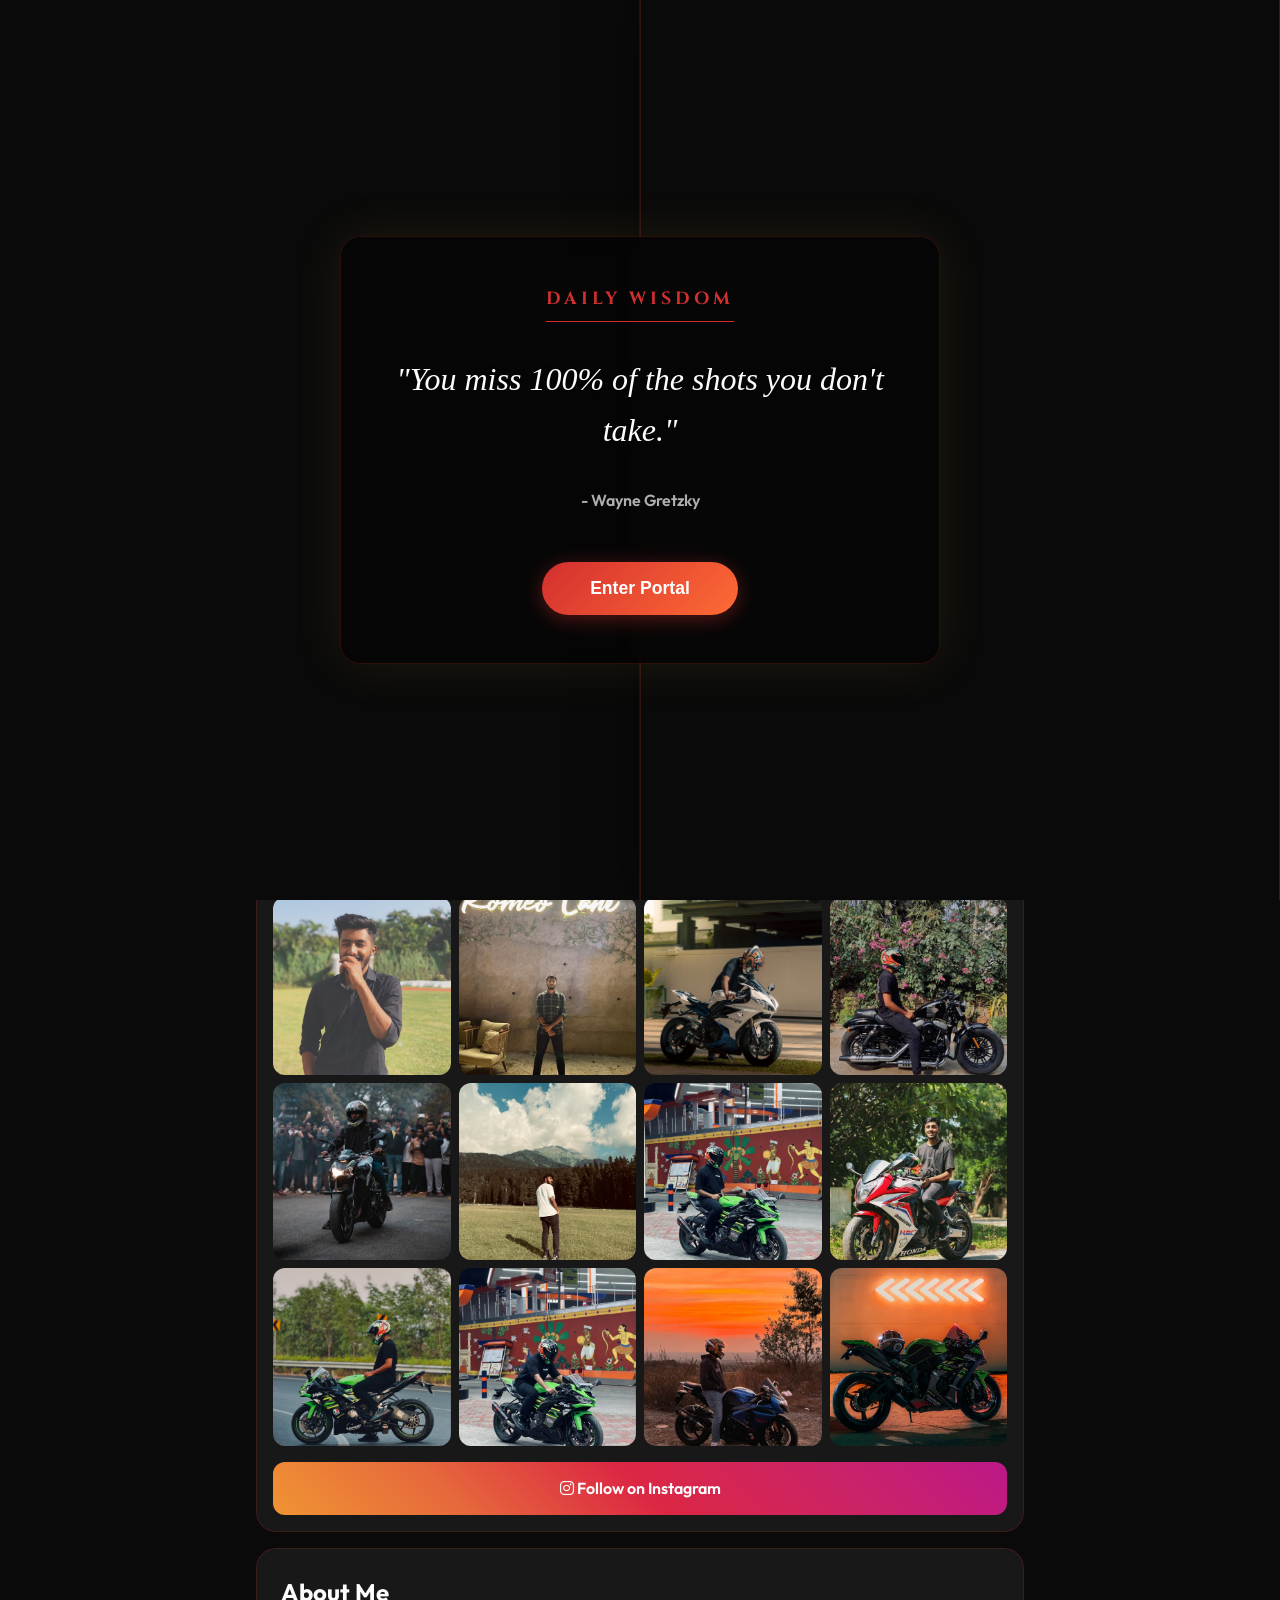
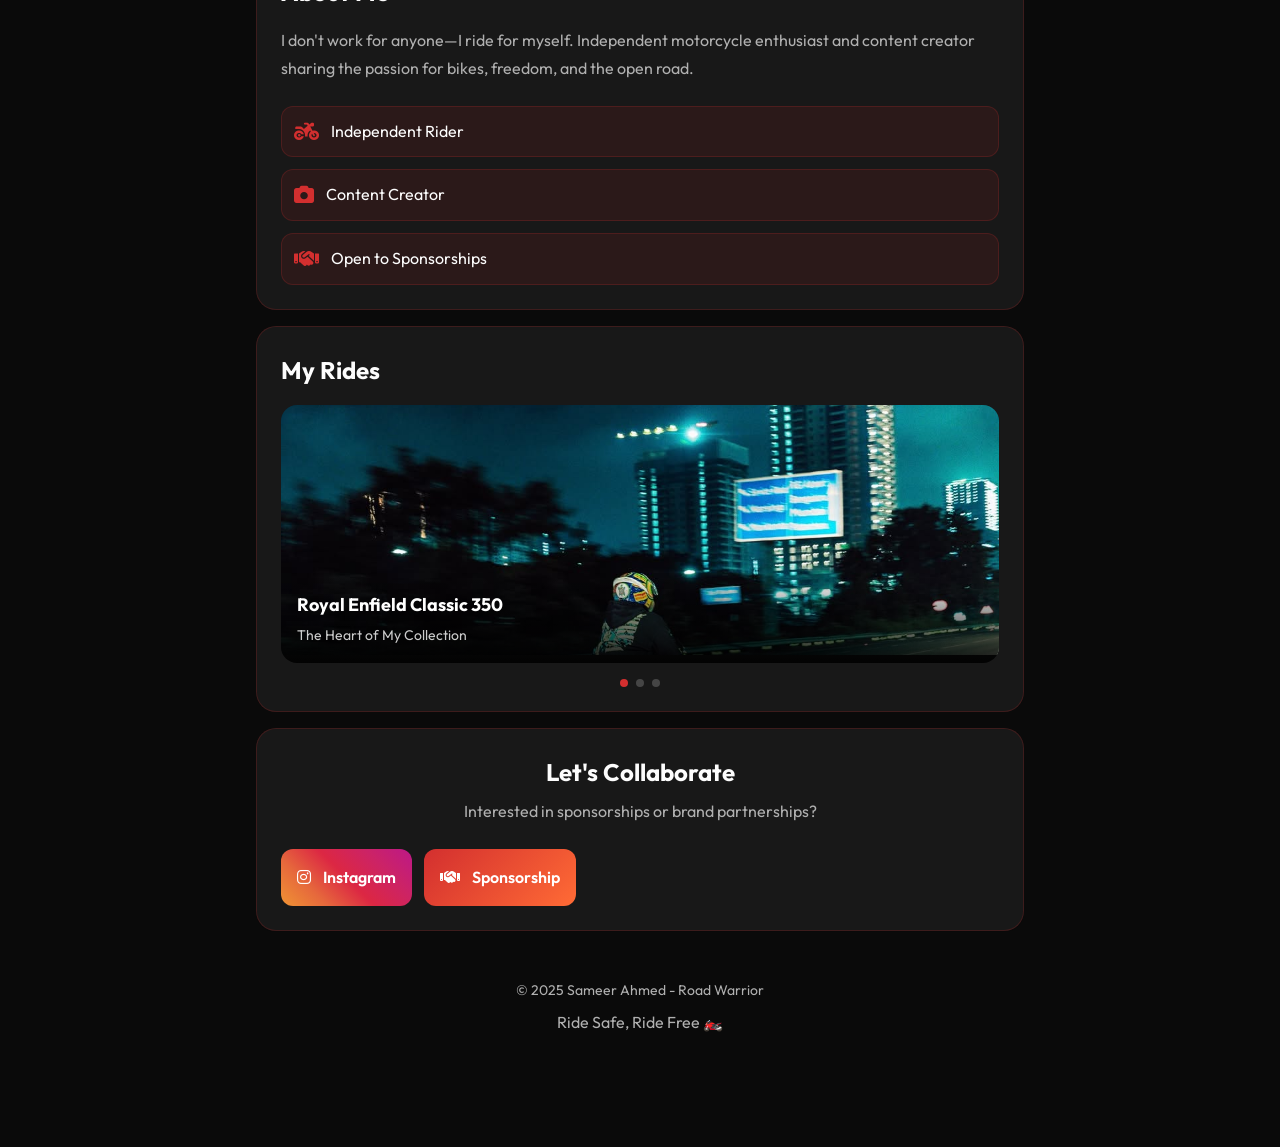
==== commit b66cd700: "Add bike engine sound to portal and fix Enter button to red gradient" ====
--- a/index.html
+++ b/index.html
@@ -20,6 +20,8 @@
 <body class="mobile-first">
     <!-- Background Music -->
     <audio id="theme-audio" src="https://www.soundhelix.com/examples/mp3/SoundHelix-Song-3.mp3" preload="auto"></audio>
+    <!-- Bike Sound for Portal -->
+    <audio id="portal-sound" src="assets/bike sound/bike-sound.mp3" preload="auto"></audio>
 
     <!-- Portal Entry Overlay -->
     <div id="portal-overlay">
--- a/portal.css
+++ b/portal.css
@@ -89,6 +89,21 @@
     padding: 1rem 3rem;
     transition: all 0.3s ease;
     cursor: pointer;
+    background: linear-gradient(135deg, #d32f2f 0%, #ff6b35 100%);
+    border: none;
+    color: white;
+    border-radius: 50px;
+    font-weight: 600;
+    box-shadow: 0 4px 20px rgba(211, 47, 47, 0.4);
+}
+
+#enter-btn:hover {
+    transform: translateY(-2px);
+    box-shadow: 0 6px 30px rgba(211, 47, 47, 0.6);
+}
+
+#enter-btn:active {
+    transform: translateY(0);
 }
 
 /* Animation States */
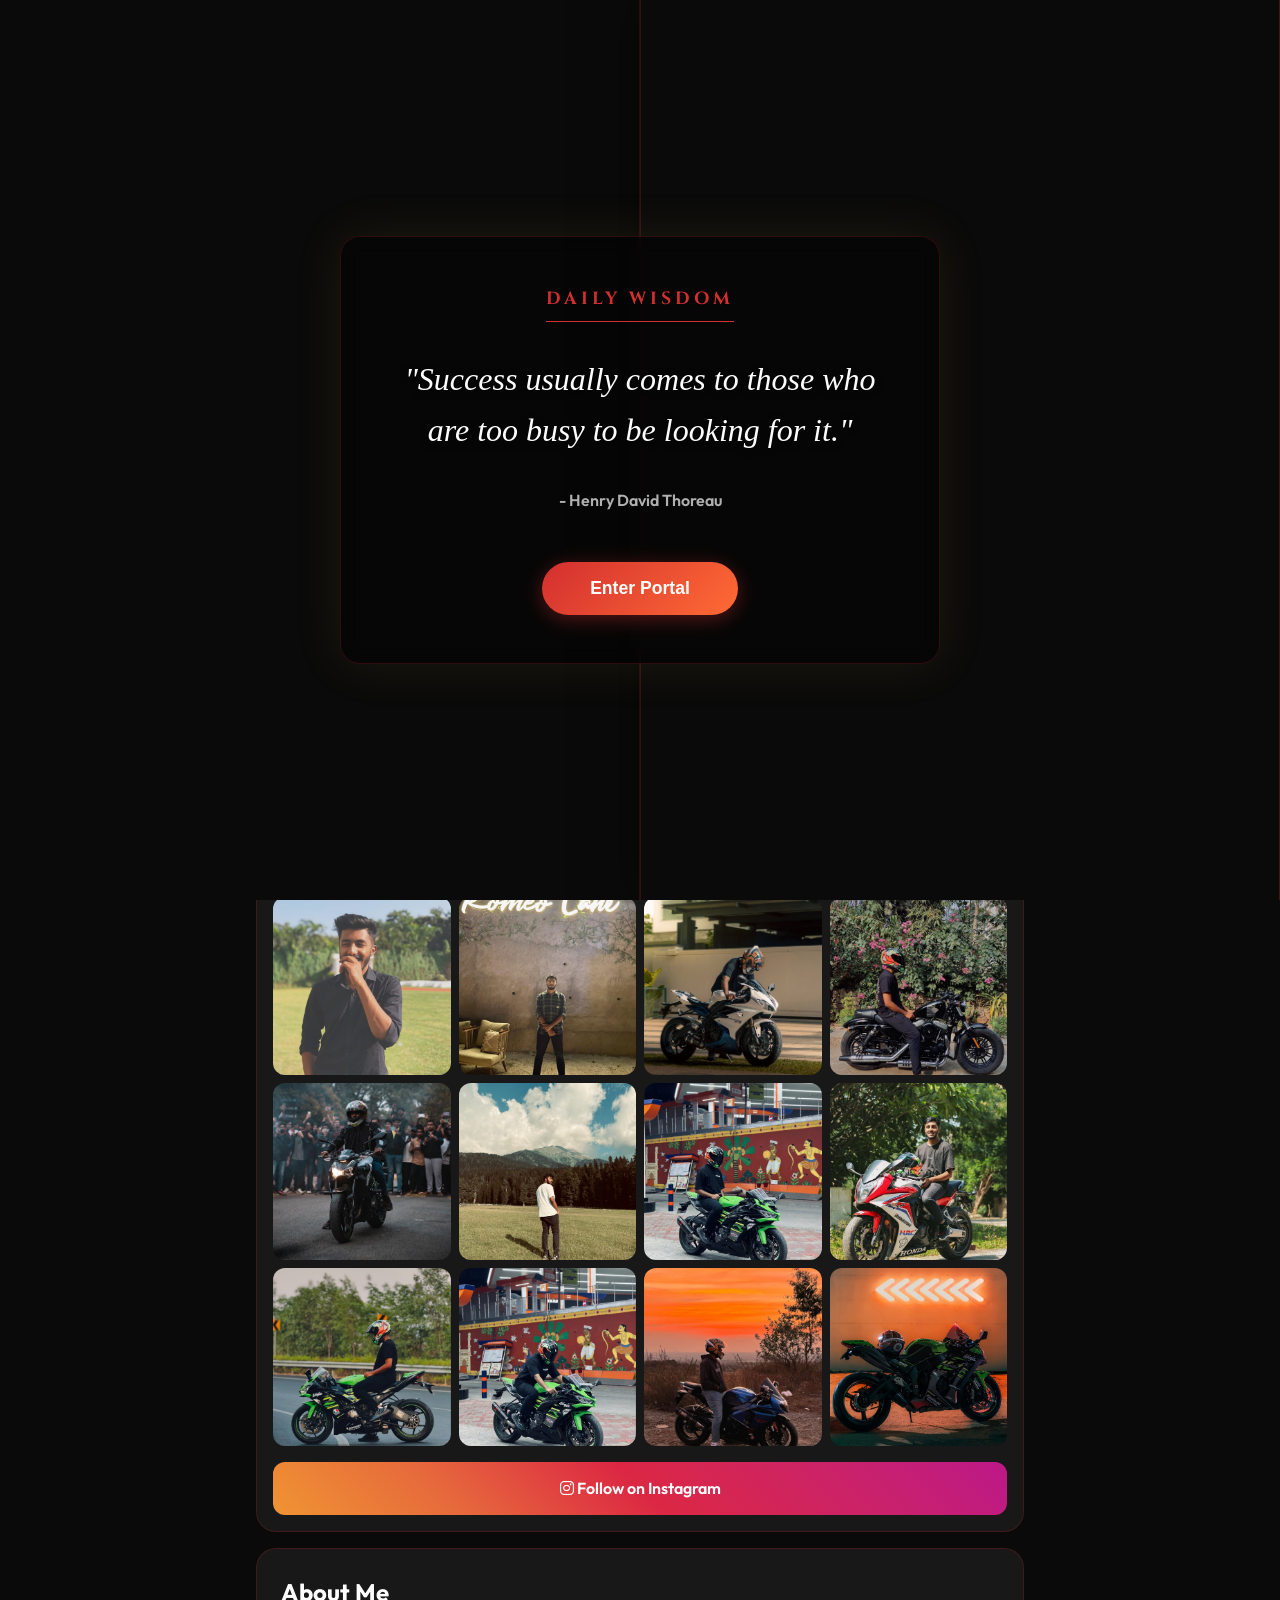
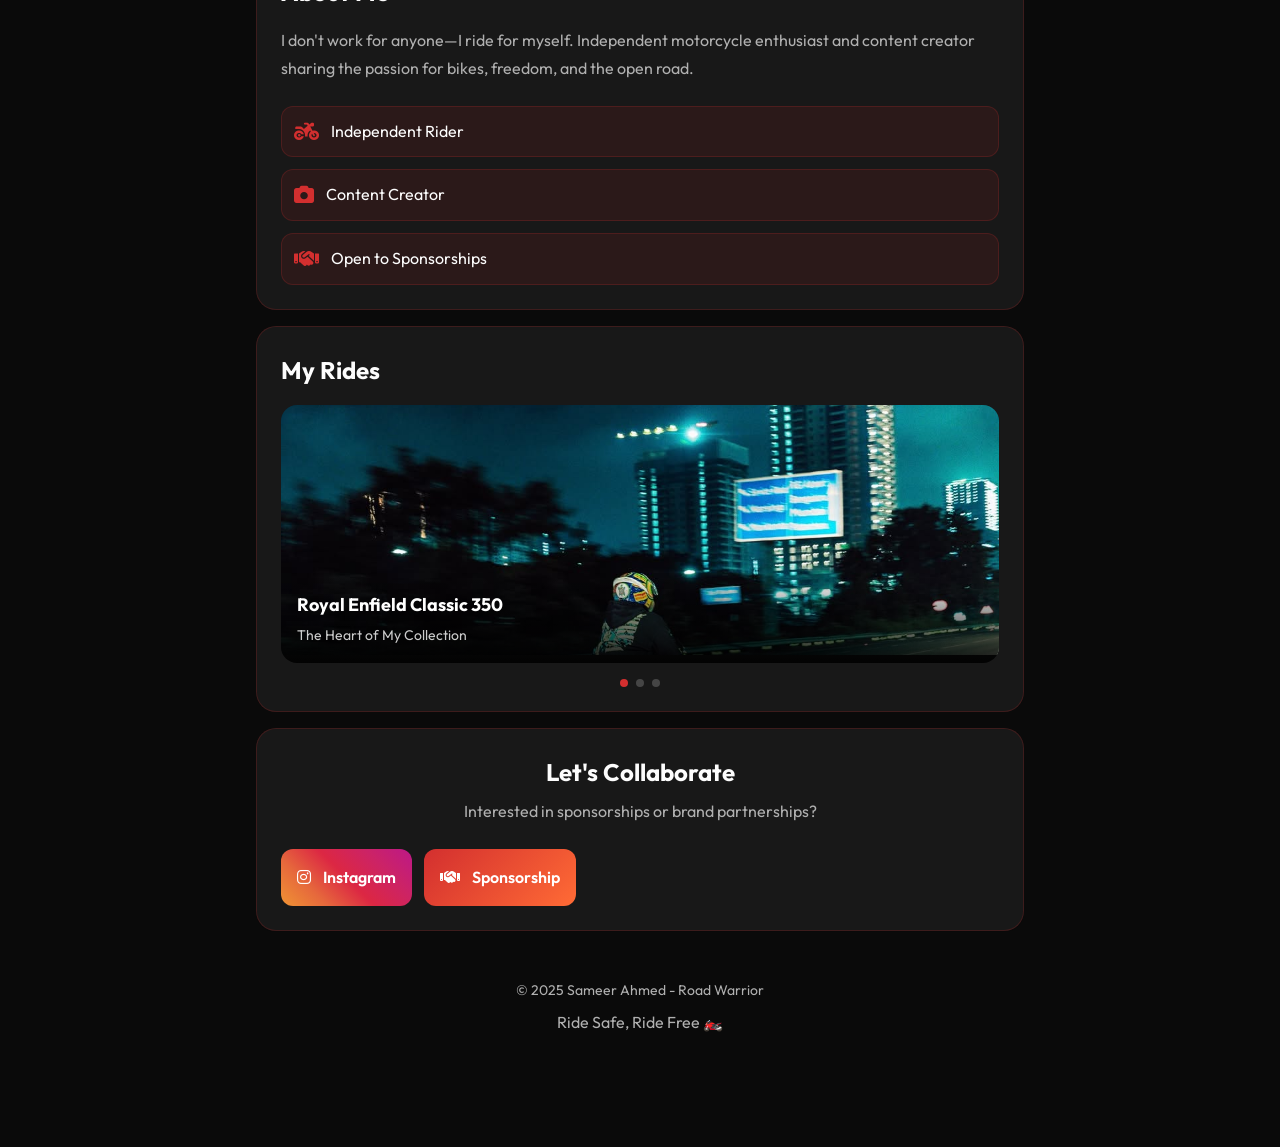
==== commit 1d13b780: "Add sticky header with liquid glass effect and profile icon" ====
--- a/index.html
+++ b/index.html
@@ -35,6 +35,14 @@
         </div>
     </div>
 
+    <!-- Sticky Header (appears on scroll) -->
+    <header class="sticky-header" id="sticky-header">
+        <div class="sticky-header-content">
+            <img src="assets/bikes/hero-profile.jpg" alt="Sameer Ahmed" class="sticky-profile-icon">
+            <span class="sticky-name">SAMEER AHMED</span>
+        </div>
+    </header>
+
     <!-- Main Mobile Container -->
     <div class="mobile-container">
 
--- a/style.css
+++ b/style.css
@@ -40,6 +40,88 @@
 }
 
 /* ===================================
+   STICKY HEADER (Liquid Glass Effect)
+   =================================== */
+
+.sticky-header {
+    position: fixed;
+    top: -80px;
+    left: 0;
+    right: 0;
+    z-index: 999;
+    padding: 0.75rem 1rem;
+    background: rgba(26, 26, 26, 0.7);
+    backdrop-filter: blur(20px) saturate(180%);
+    -webkit-backdrop-filter: blur(20px) saturate(180%);
+    border-bottom: 1px solid rgba(211, 47, 47, 0.2);
+    box-shadow: 0 4px 30px rgba(0, 0, 0, 0.3);
+    transition: transform 0.3s cubic-bezier(0.4, 0, 0.2, 1),
+        background 0.3s ease;
+}
+
+.sticky-header.visible {
+    transform: translateY(80px);
+}
+
+.sticky-header::before {
+    content: '';
+    position: absolute;
+    top: 0;
+    left: 0;
+    right: 0;
+    bottom: 0;
+    background: linear-gradient(135deg,
+            rgba(211, 47, 47, 0.1) 0%,
+            rgba(255, 107, 53, 0.05) 50%,
+            rgba(211, 47, 47, 0.1) 100%);
+    opacity: 0.5;
+    z-index: -1;
+    animation: liquidFlow 8s ease-in-out infinite;
+}
+
+@keyframes liquidFlow {
+
+    0%,
+    100% {
+        background-position: 0% 50%;
+        opacity: 0.5;
+    }
+
+    50% {
+        background-position: 100% 50%;
+        opacity: 0.7;
+    }
+}
+
+.sticky-header-content {
+    display: flex;
+    align-items: center;
+    gap: 0.75rem;
+    max-width: 600px;
+    margin: 0 auto;
+}
+
+.sticky-profile-icon {
+    width: 40px;
+    height: 40px;
+    border-radius: 50%;
+    object-fit: cover;
+    border: 2px solid var(--accent);
+    box-shadow: 0 0 15px rgba(211, 47, 47, 0.5);
+}
+
+.sticky-name {
+    font-size: 1rem;
+    font-weight: 700;
+    background: var(--gradient-primary);
+    background-clip: text;
+    -webkit-background-clip: text;
+    -webkit-text-fill-color: transparent;
+    letter-spacing: 1px;
+}
+
+
+/* ===================================
    MOBILE CONTAINER
    =================================== */
 
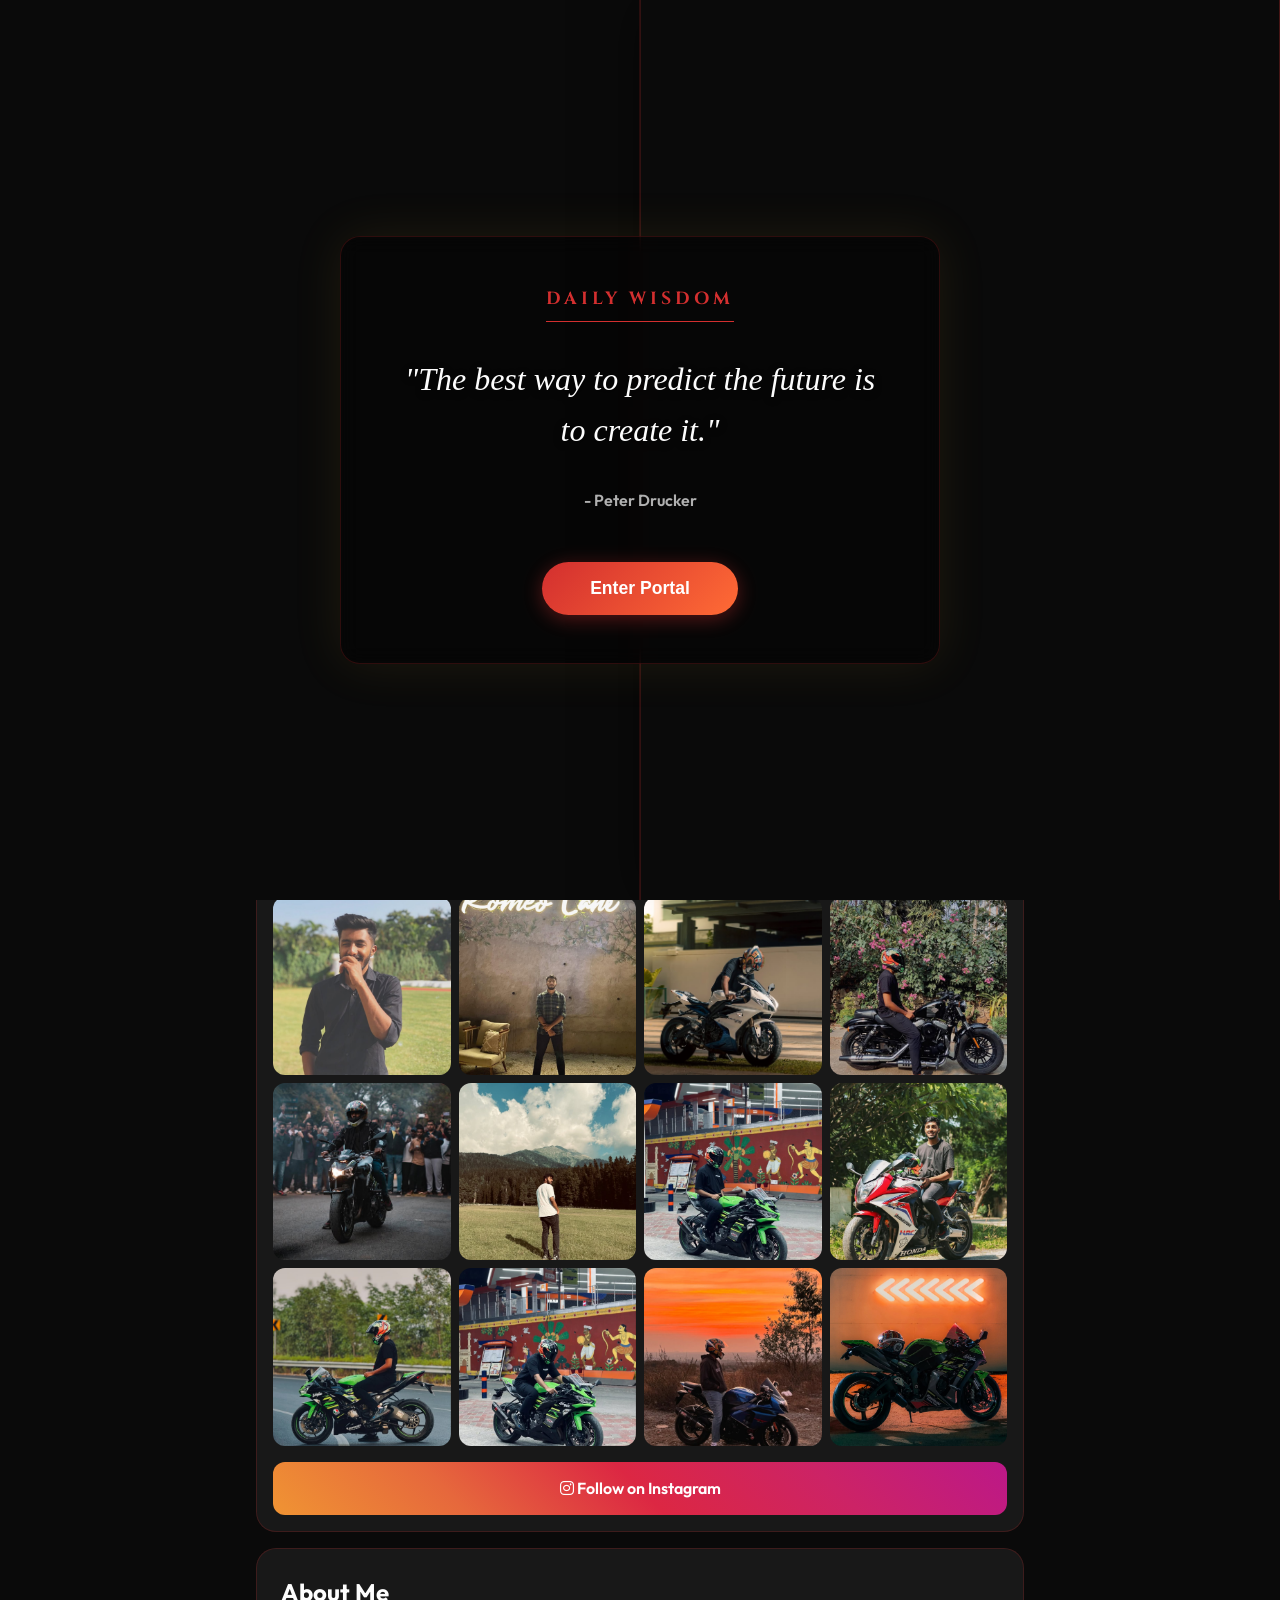
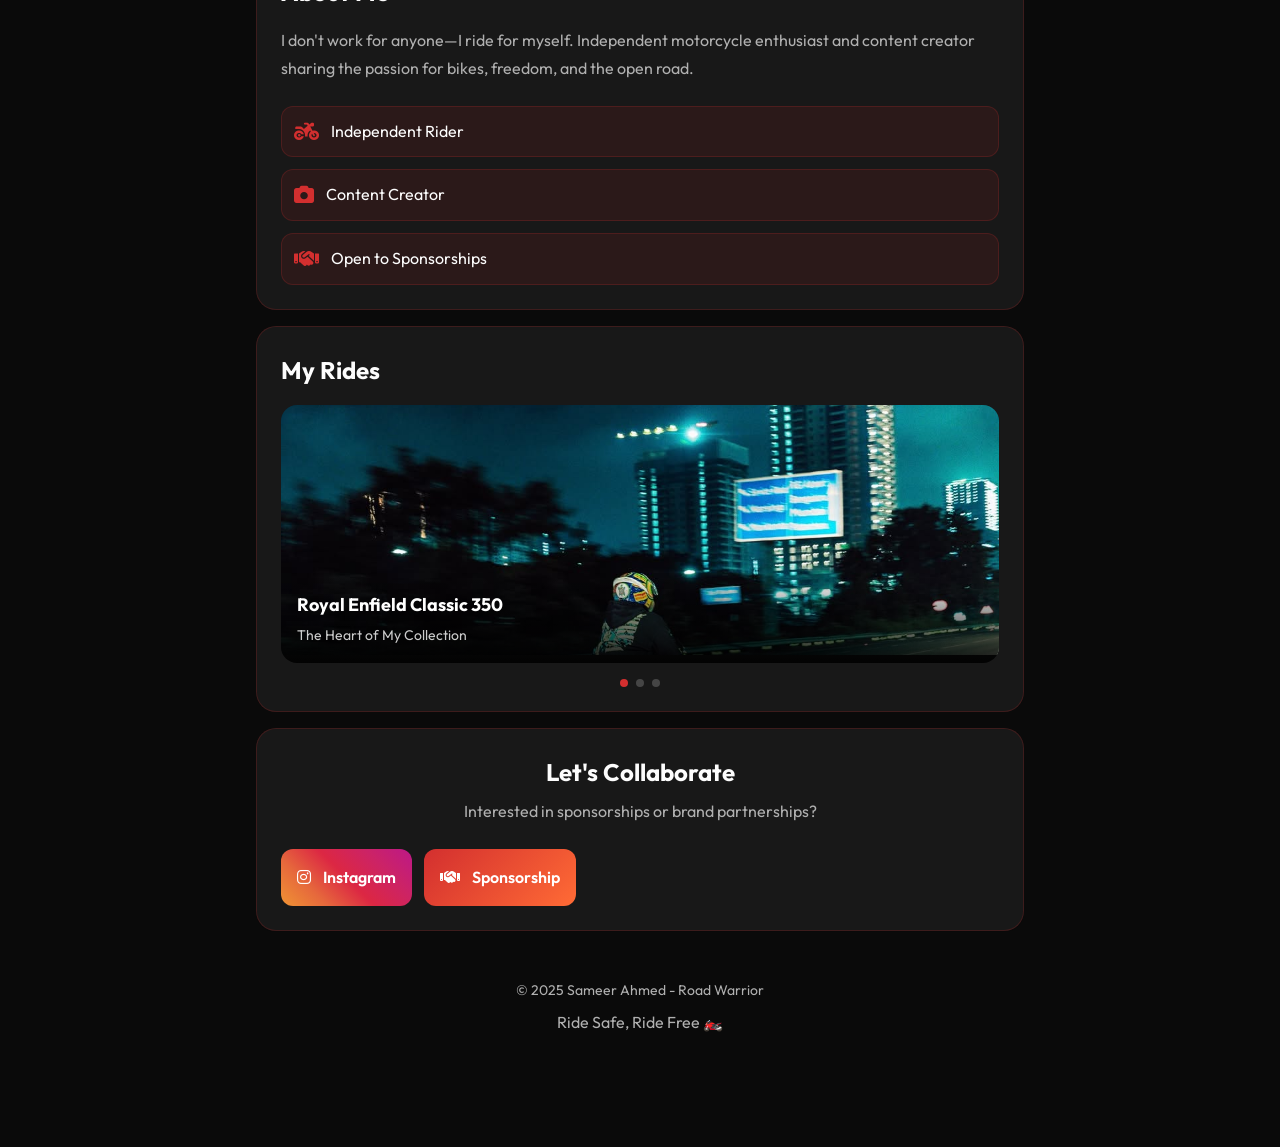
==== commit 30b62980: "Update hero and sticky header to use bike-12.jpg as main profile image" ====
--- a/index.html
+++ b/index.html
@@ -38,7 +38,7 @@
     <!-- Sticky Header (appears on scroll) -->
     <header class="sticky-header" id="sticky-header">
         <div class="sticky-header-content">
-            <img src="assets/bikes/hero-profile.jpg" alt="Sameer Ahmed" class="sticky-profile-icon">
+            <img src="assets/bikes/bike-12.jpg" alt="Sameer Ahmed" class="sticky-profile-icon">
             <span class="sticky-name">SAMEER AHMED</span>
         </div>
     </header>
@@ -50,7 +50,7 @@
         <section id="home" class="mobile-card hero-card">
             <div class="fire-profile-container">
                 <div class="profile-glow"></div>
-                <img src="assets/bikes/hero-profile.jpg" alt="SAMEER AHMED" class="mobile-profile-img">
+                <img src="assets/bikes/bike-12.jpg" alt="SAMEER AHMED" class="mobile-profile-img">
             </div>
             <h1 class="mobile-hero-title">SAMEER AHMED</h1>
             <p class="mobile-hero-subtitle">Road Warrior | Content Creator</p>
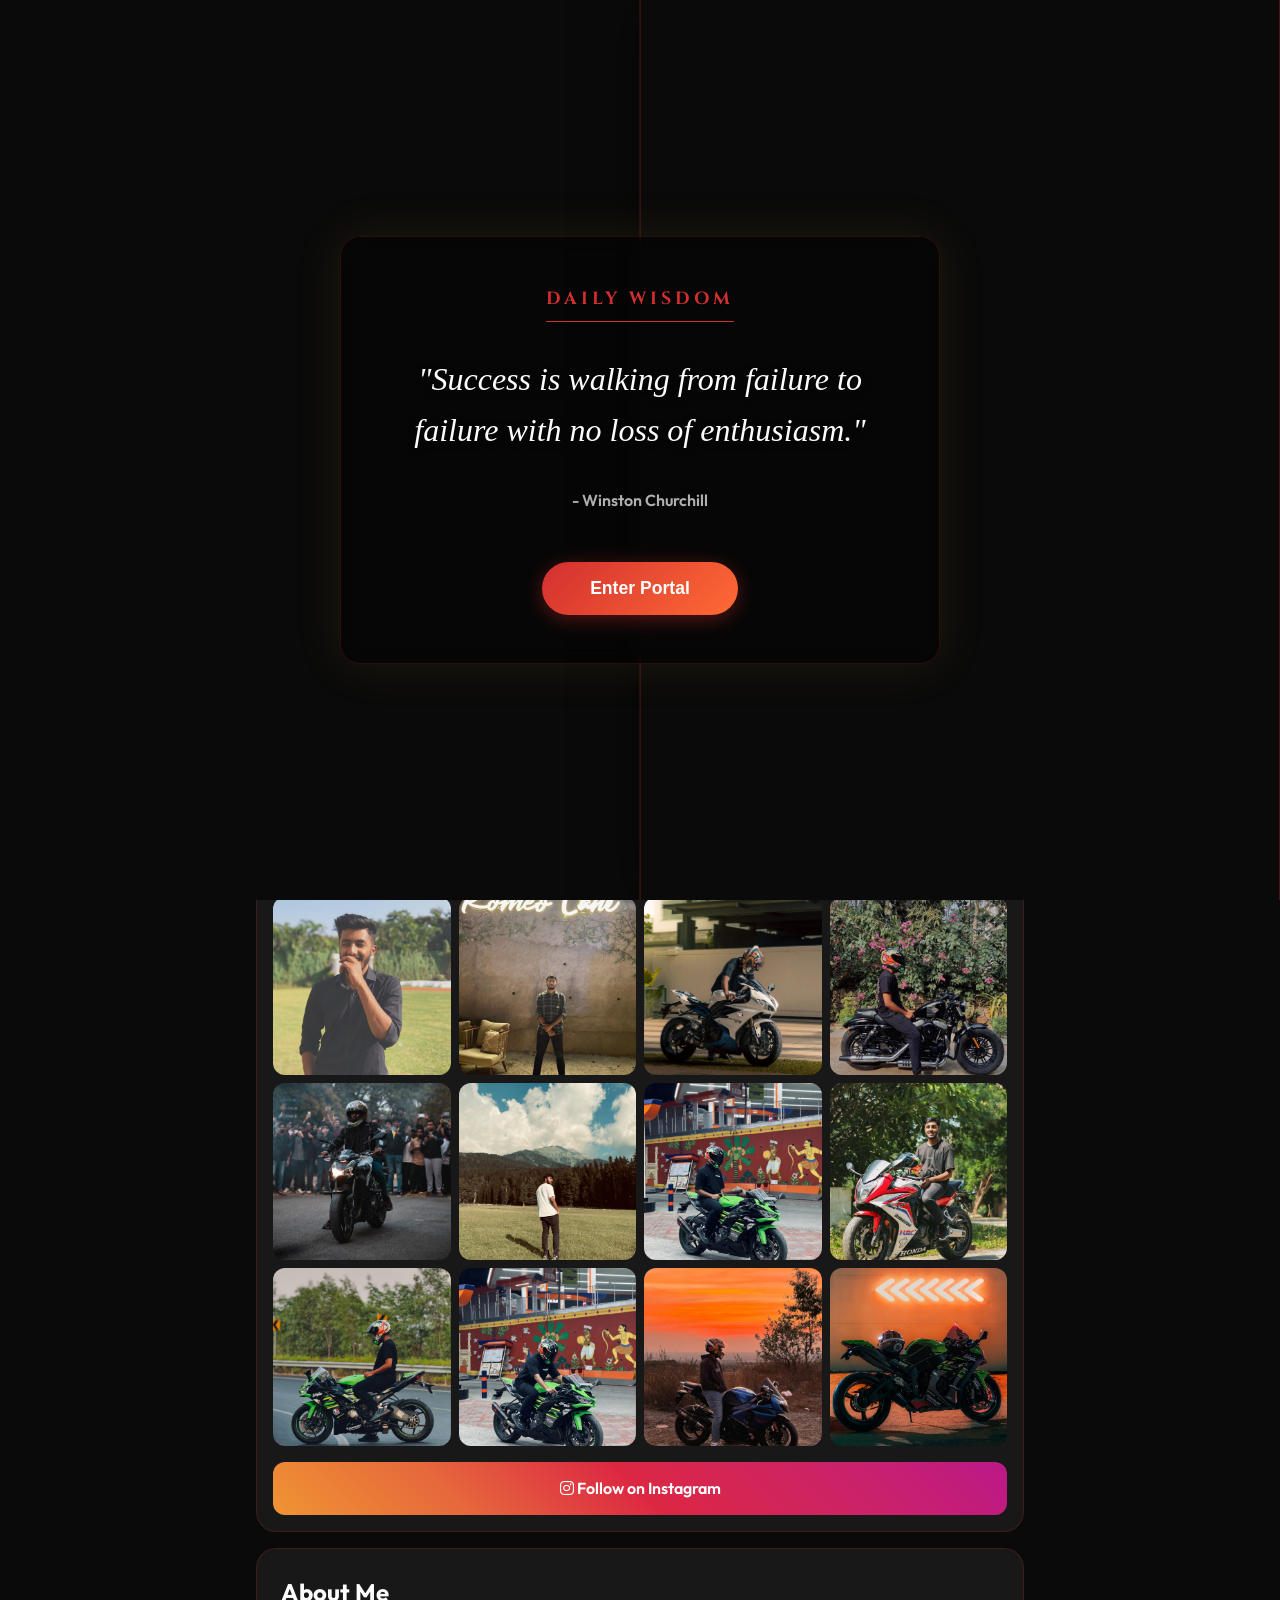
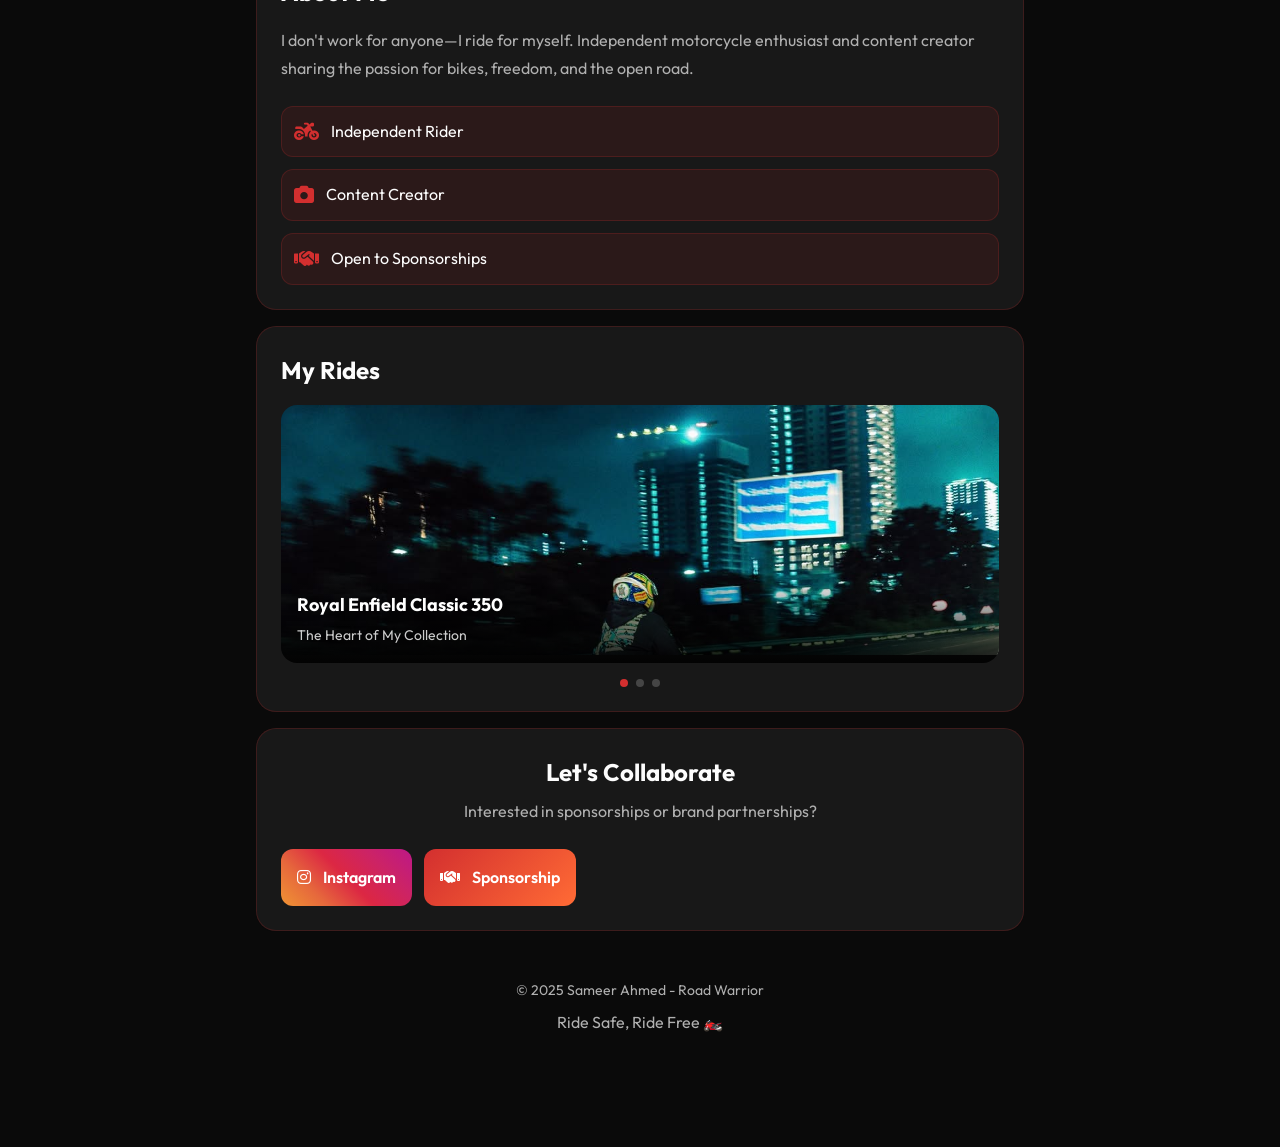
==== commit aab48bf0: "Update hero and sticky header to use portal-bg-1.jpg as main profile image" ====
--- a/index.html
+++ b/index.html
@@ -38,7 +38,7 @@
     <!-- Sticky Header (appears on scroll) -->
     <header class="sticky-header" id="sticky-header">
         <div class="sticky-header-content">
-            <img src="assets/bikes/bike-12.jpg" alt="Sameer Ahmed" class="sticky-profile-icon">
+            <img src="assets/portal-bg-1.jpg" alt="Sameer Ahmed" class="sticky-profile-icon">
             <span class="sticky-name">SAMEER AHMED</span>
         </div>
     </header>
@@ -50,7 +50,7 @@
         <section id="home" class="mobile-card hero-card">
             <div class="fire-profile-container">
                 <div class="profile-glow"></div>
-                <img src="assets/bikes/bike-12.jpg" alt="SAMEER AHMED" class="mobile-profile-img">
+                <img src="assets/portal-bg-1.jpg" alt="SAMEER AHMED" class="mobile-profile-img">
             </div>
             <h1 class="mobile-hero-title">SAMEER AHMED</h1>
             <p class="mobile-hero-subtitle">Road Warrior | Content Creator</p>
